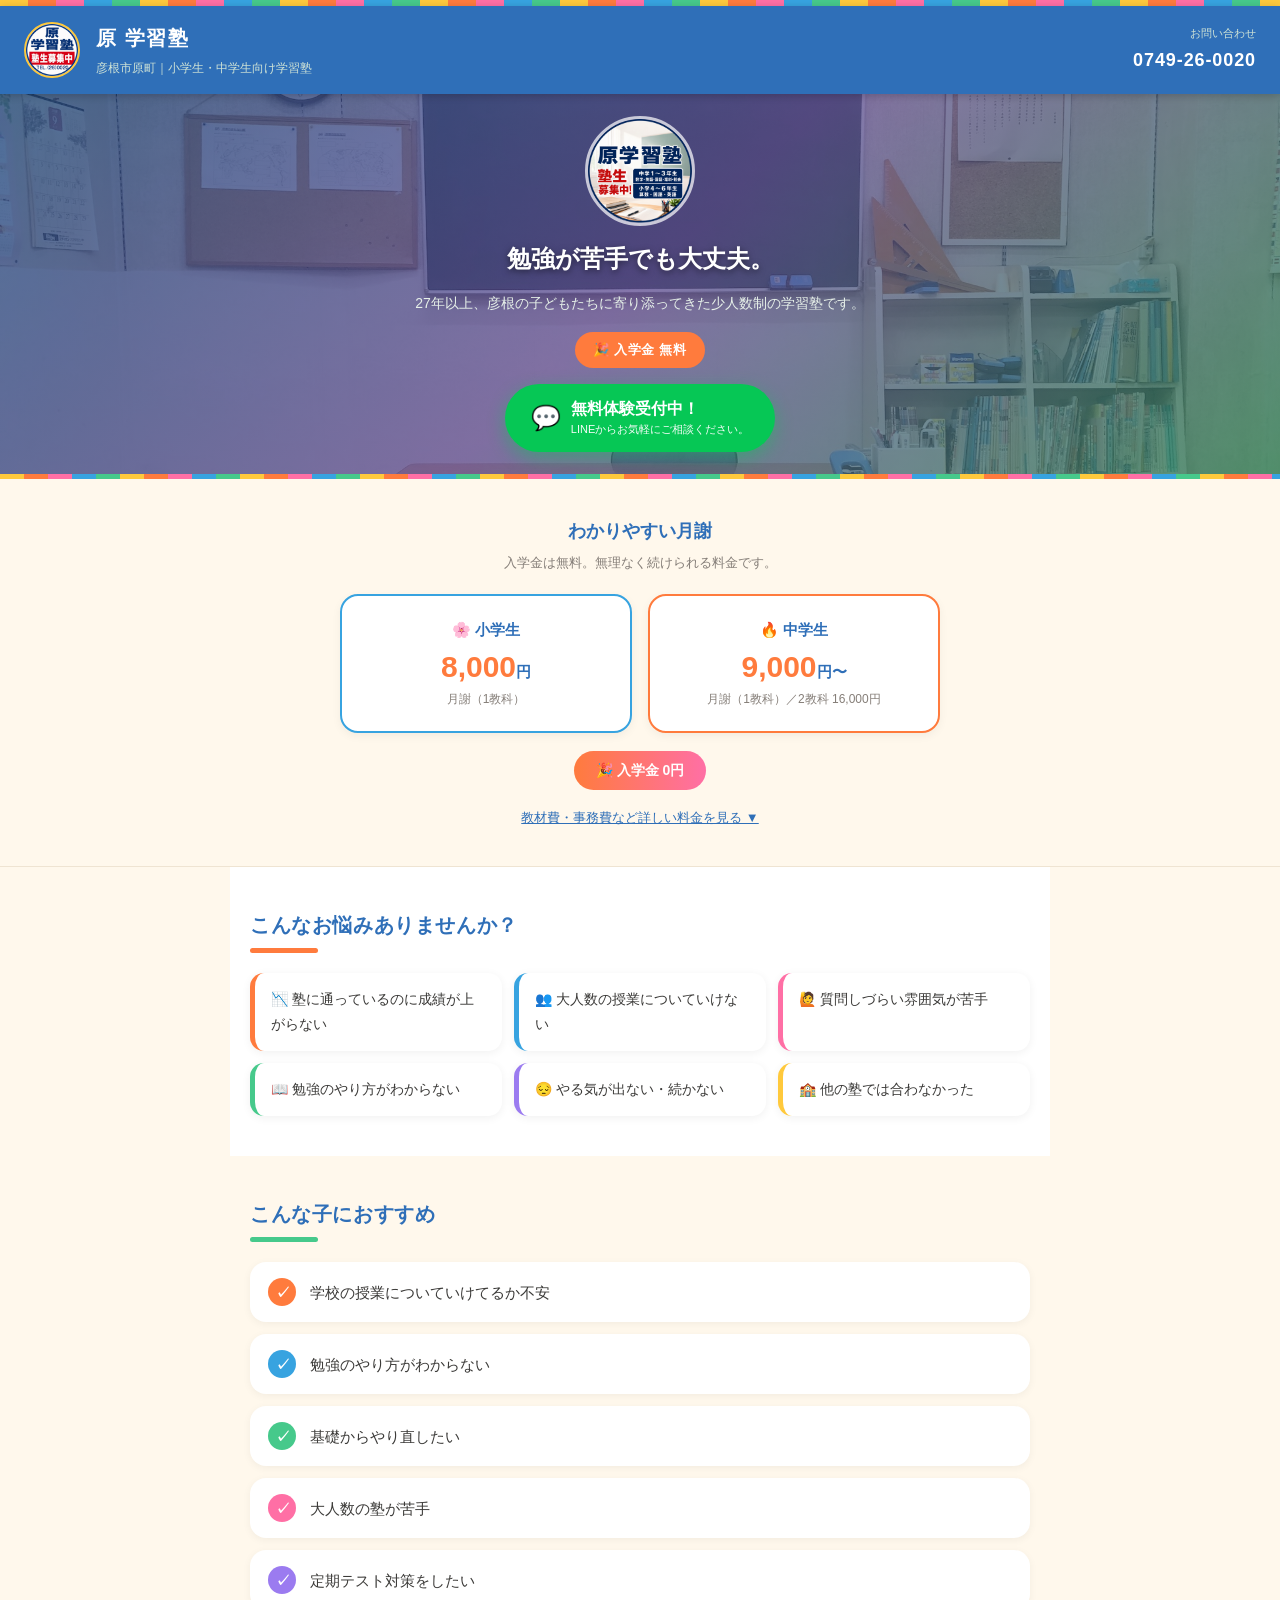
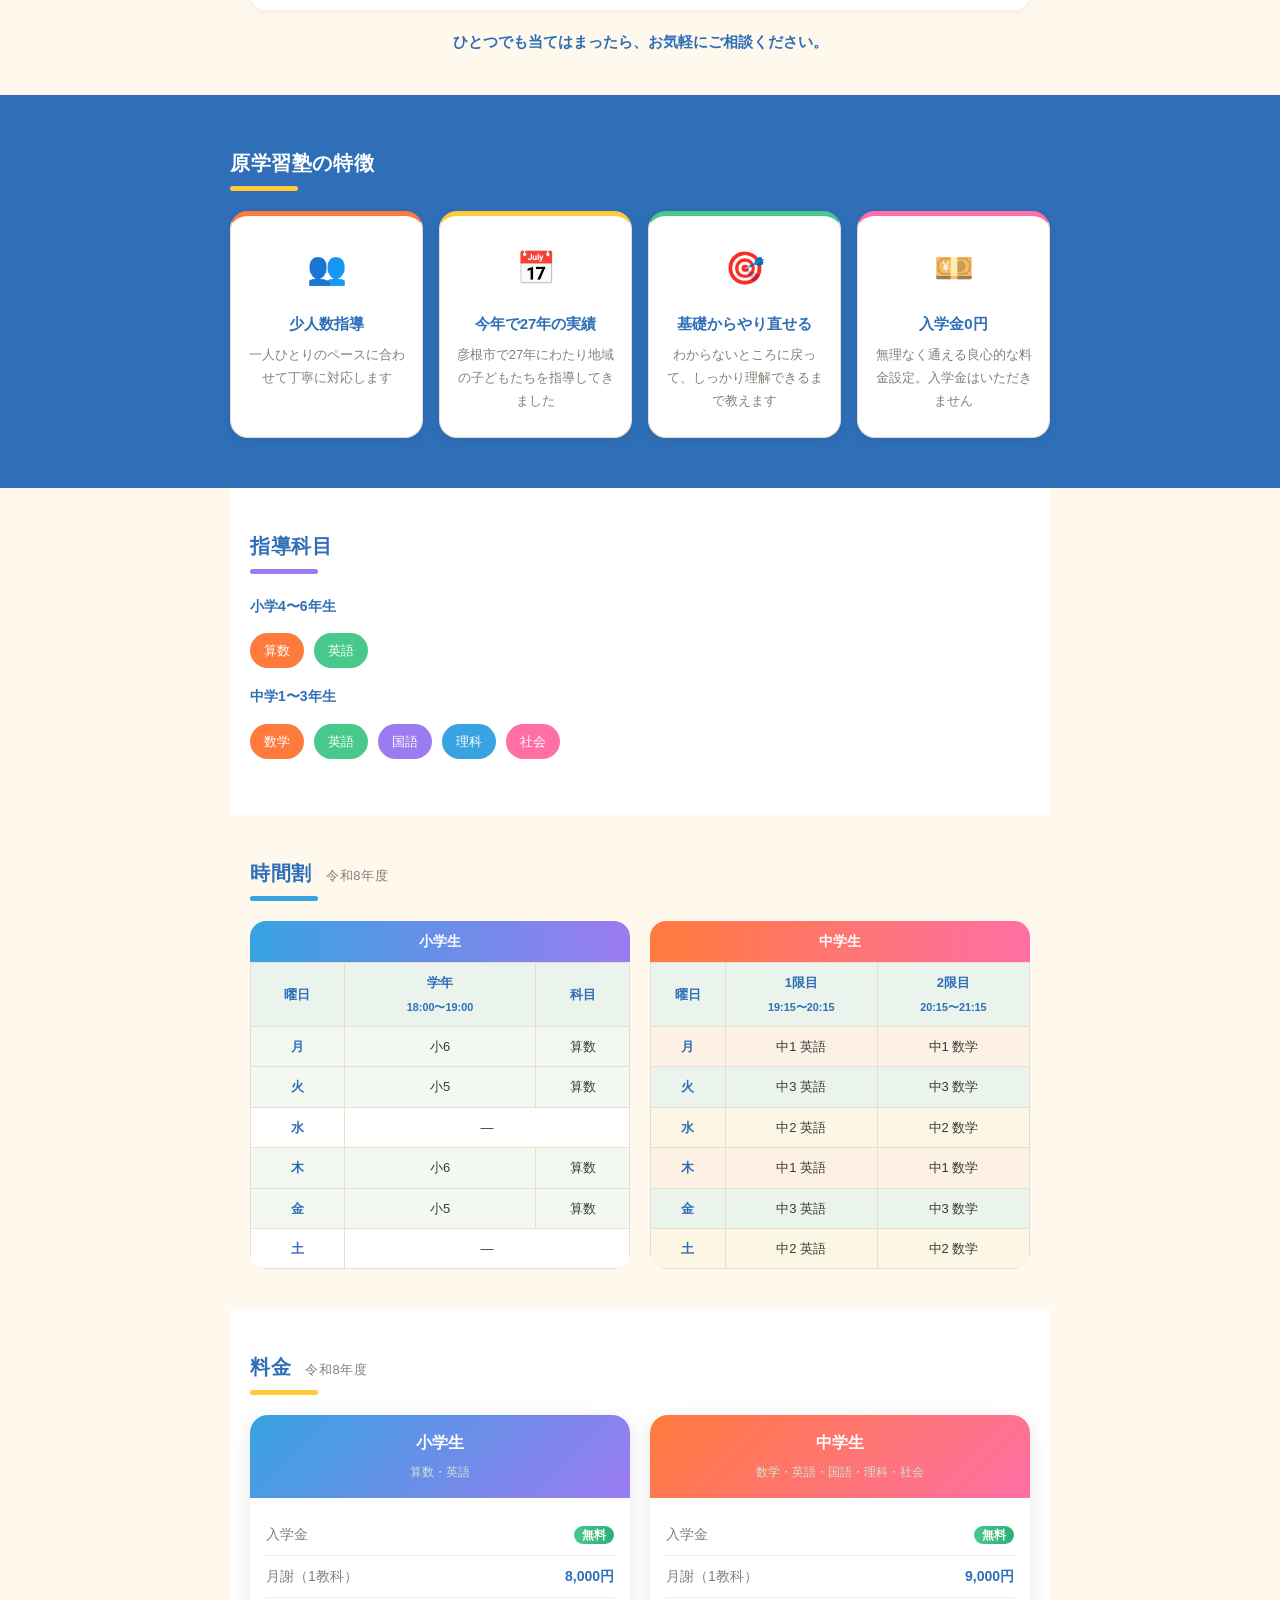
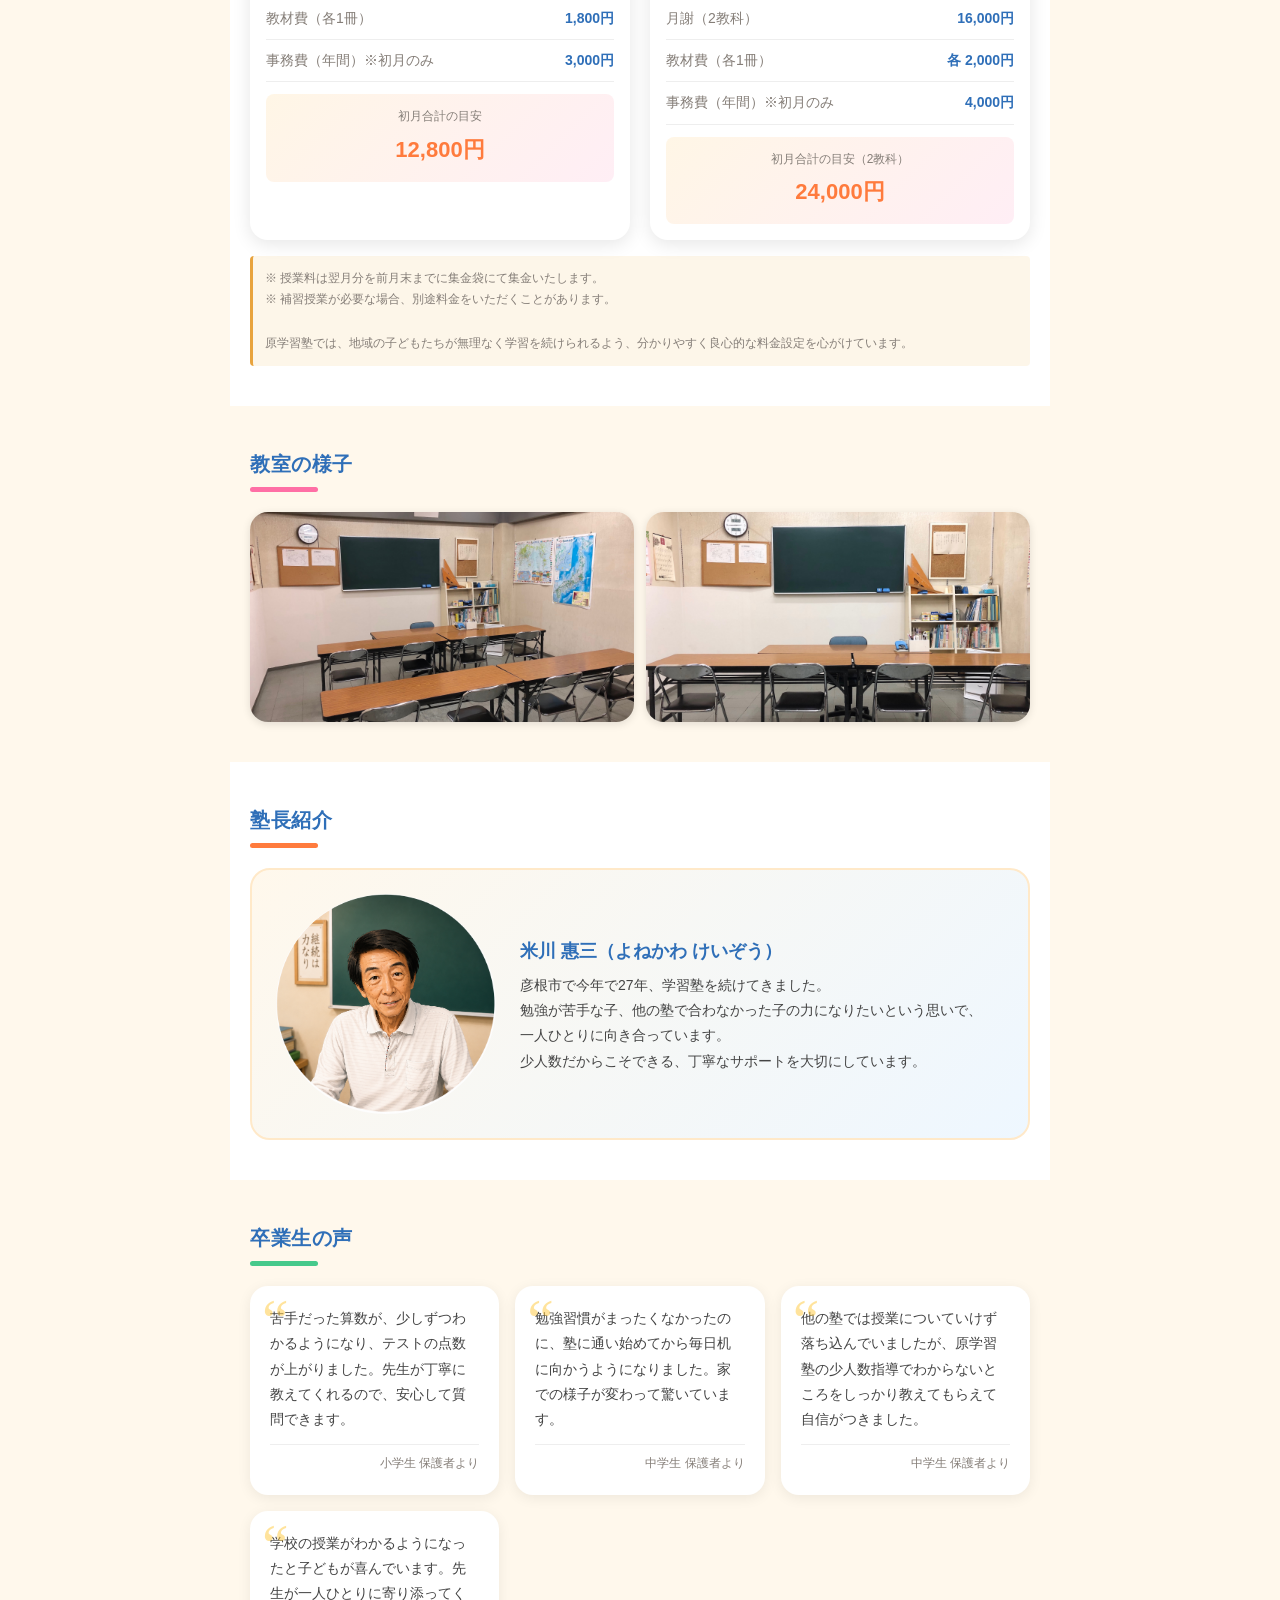
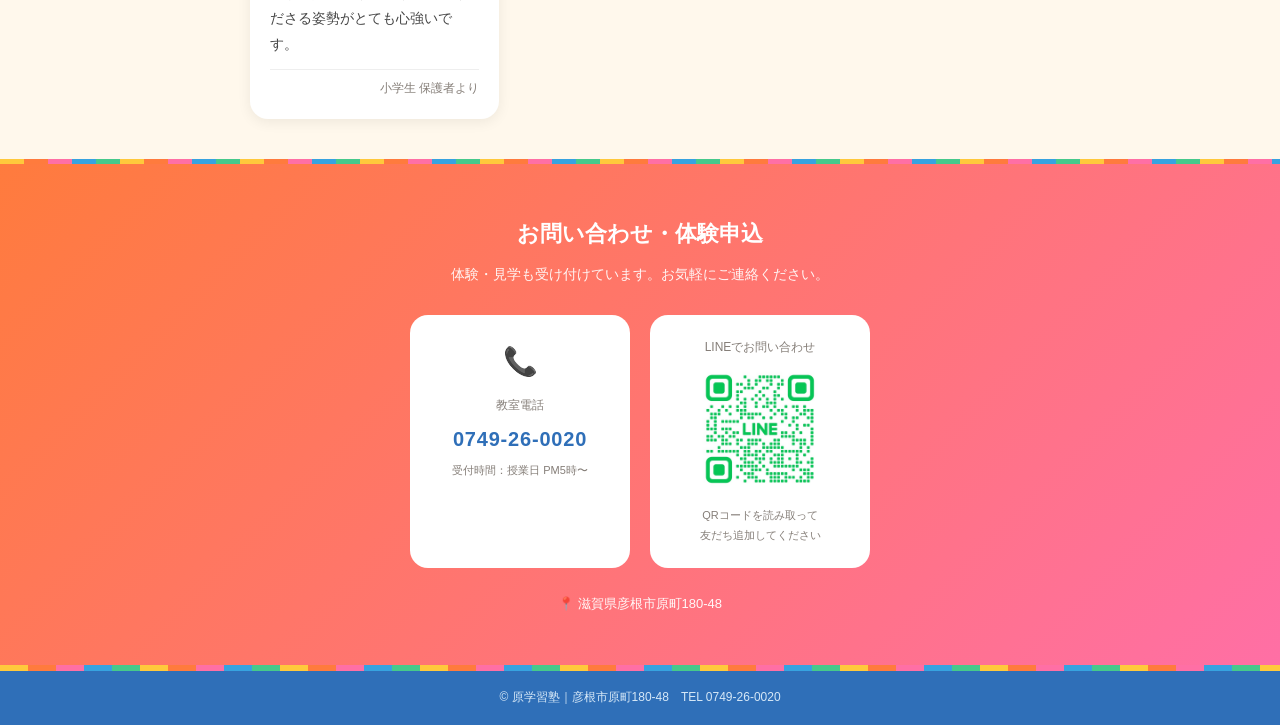
==== index.html @ 06adc6d0 "デザインをポップな配色に変更（カラフルストライプ・色分けカード） Co-Authored-By: Claude Opus 4.8 <noreply@anthropic.com>" ====
<!DOCTYPE html>
<html lang="ja">
<head>
<meta charset="UTF-8">
<meta name="viewport" content="width=device-width, initial-scale=1.0">
<meta name="google-site-verification" content="CB24KaVYRIK8rcZPI6oquEjCfN1Llljz1--uP5qKW3o" />
<title>原学習塾｜彦根市の小中学生向け学習塾（少人数制）</title>
<meta name="description" content="原学習塾は滋賀県彦根市原町にある小学生・中学生向けの少人数制学習塾です。今年で27年、勉強が苦手な子・他の塾で合わなかった子に寄り添い、基礎からの学び直しや定期テスト対策を丁寧に指導します。入学金無料・無料体験受付中。">
<meta name="keywords" content="原学習塾,彦根市,学習塾,塾,小学生,中学生,個別指導,少人数,定期テスト対策,彦根 塾,原町">
<meta name="robots" content="index, follow">
<link rel="canonical" href="https://harajuku-hikone.github.io/">

<!-- 地域情報 -->
<meta name="geo.region" content="JP-25">
<meta name="geo.placename" content="滋賀県彦根市">

<!-- SNSシェア用（OGP） -->
<meta property="og:type" content="website">
<meta property="og:title" content="原学習塾｜彦根市の小中学生向け学習塾（少人数制）">
<meta property="og:description" content="今年で27年、彦根の子どもたちに寄り添ってきた少人数制の学習塾。勉強が苦手でも大丈夫。入学金無料・無料体験受付中。">
<meta property="og:url" content="https://harajuku-hikone.github.io/">
<meta property="og:image" content="https://harajuku-hikone.github.io/写真/IMG_0149.jpg">
<meta property="og:locale" content="ja_JP">
<meta property="og:site_name" content="原学習塾">
<meta name="twitter:card" content="summary_large_image">

<!-- 構造化データ（Google向け 教室情報） -->
<script type="application/ld+json">
{
  "@context": "https://schema.org",
  "@type": "EducationalOrganization",
  "name": "原学習塾",
  "alternateName": "原 学習塾",
  "description": "滋賀県彦根市の小学生・中学生向け少人数制学習塾。今年で27年、勉強が苦手な子に寄り添う指導を行っています。",
  "url": "https://harajuku-hikone.github.io/",
  "telephone": "+81-749-26-0020",
  "image": "https://harajuku-hikone.github.io/写真/IMG_0149.jpg",
  "address": {
    "@type": "PostalAddress",
    "streetAddress": "原町180-48",
    "addressLocality": "彦根市",
    "addressRegion": "滋賀県",
    "addressCountry": "JP"
  },
  "areaServed": "彦根市"
}
</script>
<style>
:root {
  --navy: #2f6fb8;   /* 明るいブルー（メイン濃色） */
  --blue: #37a3e0;   /* スカイブルー */
  --red: #ff7b3d;    /* ポップなオレンジ */
  --light: #fff8ec;  /* やわらかいクリーム */
  --white: #ffffff;
  --text: #3b3a38;
  --muted: #857e78;
  /* ポップアクセント */
  --pop-yellow: #ffc93c;
  --pop-pink: #ff6fa5;
  --pop-green: #46c98b;
  --pop-purple: #9b7bf0;
}
* { box-sizing: border-box; margin: 0; padding: 0; }
body {
  font-family: "Hiragino Maru Gothic ProN", "Hiragino Kaku Gothic ProN", "Noto Sans JP", sans-serif;
  background: var(--light);
  color: var(--text);
  line-height: 1.8;
  -webkit-text-size-adjust: 100%;
}

/* ===== カラフルストライプ ===== */
.stripe {
  height: 6px;
  background: repeating-linear-gradient(
    90deg,
    var(--pop-yellow) 0px, var(--pop-yellow) 28px,
    var(--red) 28px, var(--red) 56px,
    var(--pop-pink) 56px, var(--pop-pink) 84px,
    var(--blue) 84px, var(--blue) 112px,
    var(--pop-green) 112px, var(--pop-green) 140px
  );
}

/* ===== ヘッダー ===== */
header {
  background: var(--navy);
  padding: 14px 24px;
  display: flex;
  align-items: center;
  gap: 16px;
  position: sticky;
  top: 0;
  z-index: 100;
  box-shadow: 0 2px 8px rgba(0,0,0,0.2);
}
header img.header-logo { border-color: var(--pop-yellow) !important; }
header img.header-logo {
  width: 56px;
  height: 56px;
  border-radius: 50%;
  object-fit: cover;
  flex-shrink: 0;
  border: 2px solid rgba(255,255,255,0.3);
}
.header-text h1 {
  color: white;
  font-size: 20px;
  letter-spacing: 0.08em;
}
.header-text p {
  color: #cfe3d6;
  font-size: 12px;
  margin-top: 2px;
}
header .header-tel {
  margin-left: auto;
  text-align: right;
  color: white;
}
header .header-tel span {
  display: block;
  font-size: 11px;
  color: #cfe3d6;
}
header .header-tel a {
  color: white;
  font-size: 18px;
  font-weight: bold;
  text-decoration: none;
  letter-spacing: 0.05em;
  white-space: nowrap;
}

/* ===== ヒーロー ===== */
.hero {
  position: relative;
  height: 380px;
  overflow: hidden;
}
.hero img.hero-bg {
  width: 100%;
  height: 100%;
  object-fit: cover;
  object-position: center 35%;
  filter: brightness(0.45);
}
.hero-overlay {
  position: absolute;
  inset: 0;
  background: linear-gradient(135deg, rgba(47,111,184,0.55) 0%, rgba(155,123,240,0.45) 50%, rgba(70,201,139,0.5) 100%);
}
.hero-content {
  position: absolute;
  inset: 0;
  display: flex;
  align-items: center;
  justify-content: center;
  flex-direction: column;
  text-align: center;
  padding: 24px;
  gap: 16px;
}
.hero-content img.hero-logo {
  width: 110px;
  height: 110px;
  border-radius: 50%;
  border: 3px solid rgba(255,255,255,0.7);
  object-fit: cover;
}
.hero-content h2 {
  color: white;
  font-size: 24px;
  text-shadow: 0 2px 6px rgba(0,0,0,0.5);
  line-height: 1.4;
}
.hero-content p {
  color: #e6f0e9;
  font-size: 14px;
}
.hero-badge {
  background: var(--red);
  color: white;
  font-size: 13px;
  font-weight: bold;
  padding: 6px 18px;
  border-radius: 30px;
  letter-spacing: 0.05em;
}
.hero-cta {
  display: inline-flex;
  align-items: center;
  gap: 10px;
  background: #06C755;
  color: white;
  font-size: 16px;
  font-weight: bold;
  padding: 14px 26px;
  border-radius: 40px;
  text-decoration: none;
  line-height: 1.4;
  box-shadow: 0 6px 18px rgba(6,199,85,0.45);
  transition: transform 0.2s, box-shadow 0.2s;
  text-align: left;
}
.hero-cta:hover {
  transform: translateY(-2px);
  box-shadow: 0 8px 22px rgba(6,199,85,0.55);
}
.hero-cta .hero-cta-icon { font-size: 24px; }
.hero-cta .hero-cta-sub {
  display: block;
  font-size: 11px;
  font-weight: normal;
  opacity: 0.95;
  margin-top: 2px;
}

/* ===== セクション共通 ===== */
section {
  max-width: 820px;
  margin: 0 auto;
  padding: 40px 20px;
}
.section-title {
  font-size: 20px;
  color: var(--navy);
  border-left: 5px solid var(--blue);
  padding-left: 14px;
  margin-bottom: 20px;
  letter-spacing: 0.03em;
}
.section-title span {
  font-size: 13px;
  color: var(--muted);
  margin-left: 8px;
  font-weight: normal;
}

/* ===== 悩みセクション ===== */
.worry-section {
  background: white;
}
.worry-grid {
  display: grid;
  grid-template-columns: repeat(auto-fit, minmax(220px, 1fr));
  gap: 12px;
}
.worry-item {
  background: var(--light);
  border-left: 4px solid var(--blue);
  padding: 14px 16px;
  border-radius: 14px;
  font-size: 14px;
}

/* ===== こんな子におすすめ ===== */
.recommend-section { background: var(--light); }
.recommend-list {
  display: flex;
  flex-direction: column;
  gap: 12px;
}
.recommend-item {
  display: flex;
  align-items: center;
  gap: 14px;
  background: white;
  border-radius: 10px;
  padding: 16px 18px;
  font-size: 15px;
  box-shadow: 0 2px 8px rgba(0,0,0,0.05);
}
.recommend-item .check {
  flex-shrink: 0;
  width: 28px;
  height: 28px;
  border-radius: 50%;
  background: var(--blue);
  color: white;
  display: flex;
  align-items: center;
  justify-content: center;
  font-size: 15px;
  font-weight: bold;
}
.recommend-note {
  margin-top: 18px;
  text-align: center;
  font-size: 15px;
  font-weight: bold;
  color: var(--navy);
}

/* ===== 月謝ハイライト ===== */
.fee-highlight {
  background: var(--light);
  color: var(--text);
  padding: 36px 20px;
  text-align: center;
  border-bottom: 1px solid #efe4d2;
}
.fee-highlight .fee-title { color: var(--navy); }
.fee-highlight .fee-lead { color: var(--muted) !important; }
.fee-card {
  border: 2px solid #ecdfc9;
  box-shadow: 0 3px 10px rgba(0,0,0,0.05);
}
.fee-highlight .fee-link { color: var(--navy) !important; }
.fee-highlight .fee-title {
  font-size: 18px;
  font-weight: bold;
  margin-bottom: 4px;
}
.fee-highlight .fee-lead {
  font-size: 13px;
  color: #cfe3d6;
  margin-bottom: 20px;
}
.fee-cards {
  display: flex;
  gap: 16px;
  justify-content: center;
  flex-wrap: wrap;
  max-width: 600px;
  margin: 0 auto;
}
.fee-card {
  background: white;
  color: var(--navy);
  border-radius: 14px;
  padding: 20px 28px;
  min-width: 200px;
  flex: 1;
}
.fee-card .fee-grade { font-size: 15px; font-weight: bold; margin-bottom: 6px; }
.fee-card .fee-amount {
  font-size: 30px;
  font-weight: bold;
  color: var(--red);
  line-height: 1.2;
}
.fee-card .fee-amount small { font-size: 15px; color: var(--navy); font-weight: bold; }
.fee-card .fee-unit { font-size: 12px; color: var(--muted); margin-top: 4px; }
.fee-highlight .fee-free {
  display: inline-block;
  margin-top: 18px;
  background: var(--red);
  color: white;
  font-size: 14px;
  font-weight: bold;
  padding: 7px 22px;
  border-radius: 30px;
}
.fee-highlight .fee-link {
  display: block;
  margin-top: 16px;
  color: #cfe3d6;
  font-size: 13px;
  text-decoration: underline;
}

/* ===== 特徴セクション ===== */
.features-section {
  background: var(--navy);
  color: white;
  max-width: 100%;
  padding: 50px 20px;
}
.features-inner {
  max-width: 820px;
  margin: 0 auto;
}
.features-inner .section-title {
  color: white;
  border-color: var(--red);
}
.features-grid {
  display: grid;
  grid-template-columns: repeat(auto-fit, minmax(180px, 1fr));
  gap: 16px;
  margin-top: 20px;
}
.feature-card {
  background: var(--white);
  border: 1px solid #e7ddcb;
  border-radius: 12px;
  padding: 24px 16px;
  text-align: center;
  box-shadow: 0 3px 12px rgba(0,0,0,0.08);
}
.feature-card .icon { font-size: 32px; margin-bottom: 12px; }
.feature-card strong { display: block; font-size: 15px; margin-bottom: 6px; color: var(--navy); }
.feature-card p { font-size: 13px; color: var(--muted); }

/* ===== 科目セクション ===== */
.subjects-section { background: white; }
.subject-tags {
  display: flex;
  flex-wrap: wrap;
  gap: 10px;
  margin-top: 8px;
}
.subject-tags .label {
  font-weight: bold;
  color: var(--navy);
  font-size: 14px;
  margin-bottom: 6px;
}
.tag {
  background: var(--navy);
  color: white;
  padding: 6px 14px;
  border-radius: 20px;
  font-size: 13px;
}
.tag.red { background: var(--red); }
.subject-row { margin-bottom: 16px; }

/* ===== 時間割セクション ===== */
.schedule-section { background: var(--light); }
.schedule-tables {
  display: grid;
  grid-template-columns: 1fr 1fr;
  gap: 20px;
}
@media (max-width: 600px) { .schedule-tables { grid-template-columns: 1fr; } }
.schedule-table-wrap h3 {
  background: var(--navy);
  color: white;
  text-align: center;
  padding: 8px;
  border-radius: 8px 8px 0 0;
  font-size: 14px;
}
table.schedule {
  width: 100%;
  border-collapse: collapse;
  background: white;
  border-radius: 0 0 8px 8px;
  overflow: hidden;
  font-size: 13px;
}
table.schedule th, table.schedule td {
  border: 1px solid #e8ded0;
  padding: 8px 6px;
  text-align: center;
}
table.schedule th { background: #eaf3ec; color: var(--navy); font-weight: bold; }
table.schedule td.day { font-weight: bold; color: var(--navy); }
table.schedule tr.mid1 td { background: #fdf1e6; }
table.schedule tr.mid2 td { background: #fbf7e4; }
table.schedule tr.mid3 td { background: #eaf3ec; }
table.schedule tr.elem td { background: #f3f9f0; }

/* ===== 料金セクション ===== */
.pricing-section { background: white; }
.pricing-grid {
  display: grid;
  grid-template-columns: 1fr 1fr;
  gap: 20px;
}
@media (max-width: 600px) { .pricing-grid { grid-template-columns: 1fr; } }
.pricing-card {
  border: 2px solid var(--navy);
  border-radius: 12px;
  overflow: hidden;
}
.pricing-card-header {
  background: var(--navy);
  color: white;
  text-align: center;
  padding: 14px;
}
.pricing-card-header h3 { font-size: 16px; }
.pricing-card-header .subjects { font-size: 12px; color: #cfe3d6; margin-top: 4px; }
.pricing-card-body { padding: 16px; }
.pricing-row {
  display: flex;
  justify-content: space-between;
  align-items: center;
  padding: 8px 0;
  border-bottom: 1px solid #eee;
  font-size: 14px;
}
.pricing-row:last-child { border-bottom: none; }
.pricing-row .label { color: var(--muted); }
.pricing-row .amount { font-weight: bold; color: var(--navy); }
.pricing-total {
  background: var(--light);
  border-radius: 8px;
  padding: 12px;
  text-align: center;
  margin-top: 12px;
}
.pricing-total .total-label { font-size: 12px; color: var(--muted); }
.pricing-total .total-amount { font-size: 22px; font-weight: bold; color: var(--red); margin-top: 2px; }
.pricing-note {
  font-size: 12px;
  color: var(--muted);
  margin-top: 16px;
  padding: 12px;
  background: #fdf6e9;
  border-left: 3px solid #e8a33d;
  border-radius: 4px;
}
.free-badge {
  background: #e8f5e9;
  color: #2e7d32;
  font-size: 12px;
  font-weight: bold;
  padding: 2px 8px;
  border-radius: 10px;
}

/* ===== 教室セクション ===== */
.classroom-section { background: var(--light); }
.gallery {
  display: grid;
  grid-template-columns: 1fr 1fr;
  gap: 12px;
  margin-top: 4px;
}
.gallery img {
  width: 100%;
  border-radius: 10px;
  object-fit: cover;
  height: 210px;
  box-shadow: 0 2px 8px rgba(0,0,0,0.12);
}

/* ===== 講師セクション ===== */
.teacher-section { background: white; }
.teacher-card {
  display: flex;
  align-items: center;
  gap: 24px;
  background: var(--light);
  border-radius: 12px;
  padding: 24px;
}
.teacher-logo {
  width: 220px;
  height: 220px;
  border-radius: 50%;
  object-fit: contain;
  flex-shrink: 0;
}
.teacher-info h3 { font-size: 18px; color: var(--navy); margin-bottom: 6px; }
.teacher-info p { font-size: 14px; color: #444; }
@media (max-width: 500px) { .teacher-card { flex-direction: column; text-align: center; } }

/* ===== 卒業生の声セクション ===== */
.voice-section { background: var(--light); }
.voice-grid {
  display: grid;
  grid-template-columns: repeat(auto-fit, minmax(220px, 1fr));
  gap: 16px;
}
.voice-card {
  background: white;
  border-radius: 12px;
  padding: 20px;
  box-shadow: 0 2px 12px rgba(0,0,0,0.07);
  position: relative;
}
.voice-card::before {
  content: "\201C";
  font-size: 60px;
  color: var(--blue);
  opacity: 0.15;
  position: absolute;
  top: 4px;
  left: 12px;
  line-height: 1;
  font-family: Georgia, serif;
}
.voice-card p {
  font-size: 14px;
  color: #444;
  line-height: 1.8;
  margin-bottom: 12px;
}
.voice-card .voice-from {
  font-size: 12px;
  color: var(--muted);
  text-align: right;
  border-top: 1px solid #eee;
  padding-top: 8px;
}

/* ===== CTAセクション ===== */
.cta-section {
  background: linear-gradient(135deg, var(--navy) 0%, #6aa37f 100%);
  padding: 50px 20px;
  text-align: center;
}
.cta-section h2 { color: white; font-size: 22px; margin-bottom: 8px; }
.cta-section .cta-sub { color: #cfe3d6; font-size: 14px; margin-bottom: 28px; }
.cta-cards {
  display: flex;
  gap: 20px;
  justify-content: center;
  flex-wrap: wrap;
  max-width: 620px;
  margin: 0 auto;
}
.cta-card {
  background: white;
  border-radius: 14px;
  padding: 22px 28px;
  min-width: 220px;
  text-align: center;
}
.cta-card .cta-icon { font-size: 28px; margin-bottom: 8px; }
.cta-card .cta-label { font-size: 12px; color: var(--muted); margin-bottom: 4px; }
.cta-card a {
  display: block;
  font-size: 20px;
  font-weight: bold;
  color: var(--navy);
  text-decoration: none;
  letter-spacing: 0.04em;
}
.cta-card a:hover { color: var(--red); }
.cta-card .cta-note { font-size: 11px; color: var(--muted); margin-top: 4px; }
.cta-address {
  color: #e6f0e9;
  font-size: 13px;
  margin-top: 24px;
}

/* ===== フッター ===== */
footer {
  background: var(--navy);
  color: #d6e8f7;
  text-align: center;
  padding: 16px;
  font-size: 12px;
}

/* ===== 区切り ===== */
.divider {
  height: 5px;
  background: repeating-linear-gradient(
    90deg,
    var(--pop-yellow) 0px, var(--pop-yellow) 24px,
    var(--red) 24px, var(--red) 48px,
    var(--pop-pink) 48px, var(--pop-pink) 72px,
    var(--blue) 72px, var(--blue) 96px,
    var(--pop-green) 96px, var(--pop-green) 120px
  );
}

/* ===== アットホームな質感の調整 ===== */
.section-title { border-left-width: 6px; border-radius: 2px; }
.feature-card { border-radius: 18px; }
.pricing-card { border-radius: 18px; border-width: 2px; }
.voice-card { border-radius: 18px; }
.recommend-item { border-radius: 16px; }
.fee-card { border-radius: 18px; }
.gallery img { border-radius: 18px; }
.box { border-radius: 14px; }
table.schedule { border-radius: 0 0 16px 16px; }
.schedule-table-wrap h3 { border-radius: 16px 16px 0 0; }
.teacher-card { border-radius: 20px; }
.cta-card { border-radius: 18px; }
.mobile-bar a.mb-tel { background: var(--red); }

/* ===== ポップ調整 ===== */
/* セクション見出し：色分け＋丸みのある下線 */
.section-title {
  border-left: none;
  padding-left: 0;
  position: relative;
  padding-bottom: 10px;
}
.section-title::after {
  content: "";
  position: absolute;
  left: 0; bottom: 0;
  width: 68px; height: 5px;
  border-radius: 5px;
  background: var(--red);
}
.recommend-section .section-title::after { background: var(--pop-green); }
.subjects-section .section-title::after { background: var(--pop-purple); }
.schedule-section .section-title::after { background: var(--blue); }
.pricing-section .section-title::after { background: var(--pop-yellow); }
.classroom-section .section-title::after { background: var(--pop-pink); }
.teacher-section .section-title::after { background: var(--red); }
.voice-section .section-title::after { background: var(--pop-green); }
.features-inner .section-title::after { background: var(--pop-yellow); }

/* お悩みカード：色をローテーション */
.worry-item { border-left-width: 5px; background: var(--white); box-shadow: 0 2px 10px rgba(0,0,0,0.06); }
.worry-item:nth-child(1) { border-left-color: var(--red); }
.worry-item:nth-child(2) { border-left-color: var(--blue); }
.worry-item:nth-child(3) { border-left-color: var(--pop-pink); }
.worry-item:nth-child(4) { border-left-color: var(--pop-green); }
.worry-item:nth-child(5) { border-left-color: var(--pop-purple); }
.worry-item:nth-child(6) { border-left-color: var(--pop-yellow); }

/* おすすめリスト：チェック丸を色分け */
.recommend-item:nth-child(1) .check { background: var(--red); }
.recommend-item:nth-child(2) .check { background: var(--blue); }
.recommend-item:nth-child(3) .check { background: var(--pop-green); }
.recommend-item:nth-child(4) .check { background: var(--pop-pink); }
.recommend-item:nth-child(5) .check { background: var(--pop-purple); }

/* 特徴カード：上部に色ライン */
.feature-card { border-top: 5px solid var(--red); transition: transform 0.2s; }
.feature-card:hover { transform: translateY(-4px); }
.feature-card:nth-child(2) { border-top-color: var(--pop-yellow); }
.feature-card:nth-child(3) { border-top-color: var(--pop-green); }
.feature-card:nth-child(4) { border-top-color: var(--pop-pink); }

/* 科目タグ：カラフルに */
.tag { background: var(--blue); }
.subject-tags .tag:nth-child(1) { background: var(--red); }
.subject-tags .tag:nth-child(2) { background: var(--pop-green); }
.subject-tags .tag:nth-child(3) { background: var(--pop-purple); }
.subject-tags .tag:nth-child(4) { background: var(--blue); }
.subject-tags .tag:nth-child(5) { background: var(--pop-pink); }
.tag.red { background: var(--red); }

/* 時間割：グラデーション見出し */
.schedule-table-wrap:nth-child(1) h3 {
  background: linear-gradient(90deg, var(--blue), var(--pop-purple));
}
.schedule-table-wrap:nth-child(2) h3 {
  background: linear-gradient(90deg, var(--red), var(--pop-pink));
}

/* 料金カード：グラデーションヘッダー */
.pricing-card { border: none; box-shadow: 0 4px 18px rgba(0,0,0,0.1); }
.pricing-card:nth-child(1) .pricing-card-header {
  background: linear-gradient(135deg, var(--blue), var(--pop-purple));
}
.pricing-card:nth-child(2) .pricing-card-header {
  background: linear-gradient(135deg, var(--red), var(--pop-pink));
}
.pricing-total { background: linear-gradient(135deg, #fff6e6, #ffeef5); }
.free-badge { background: linear-gradient(90deg, var(--pop-green), #2fae74); color: white; }

/* 月謝ハイライト */
.fee-card:nth-child(1) { border-color: var(--blue); }
.fee-card:nth-child(2) { border-color: var(--red); }
.fee-highlight .fee-free { background: linear-gradient(90deg, var(--red), var(--pop-pink)); }

/* 卒業生の声 */
.voice-card { box-shadow: 0 3px 14px rgba(0,0,0,0.07); }
.voice-card::before { color: var(--pop-yellow); opacity: 0.5; }

/* 塾長カード */
.teacher-card { background: linear-gradient(135deg, #fff8ec, #eef7ff); border: 2px solid #ffe9c9; }
.teacher-logo { border-color: var(--pop-yellow) !important; }

/* CTA */
.cta-section { background: linear-gradient(135deg, var(--red) 0%, var(--pop-pink) 100%); }
.cta-section .cta-sub { color: rgba(255,255,255,0.92) !important; }
.cta-address { color: rgba(255,255,255,0.95) !important; }

/* トップへ戻るボタン */
.to-top { background: var(--red); }

/* ===== スクロール表示アニメーション ===== */
.reveal {
  opacity: 0;
  transform: translateY(24px);
  transition: opacity 0.7s ease, transform 0.7s ease;
}
.reveal.is-visible {
  opacity: 1;
  transform: translateY(0);
}
@media (prefers-reduced-motion: reduce) {
  .reveal { opacity: 1; transform: none; transition: none; }
}

/* ===== ヘッダー スクロール時 ===== */
header.shrink { padding-top: 8px; padding-bottom: 8px; }
header.shrink img.header-logo { width: 44px; height: 44px; }

/* ===== トップへ戻るボタン ===== */
.to-top {
  position: fixed;
  right: 18px;
  bottom: 24px;
  width: 46px;
  height: 46px;
  border-radius: 50%;
  background: var(--navy);
  color: white;
  border: none;
  font-size: 20px;
  cursor: pointer;
  display: flex;
  align-items: center;
  justify-content: center;
  box-shadow: 0 4px 14px rgba(0,0,0,0.3);
  opacity: 0;
  visibility: hidden;
  transition: opacity 0.3s, visibility 0.3s;
  z-index: 150;
}
.to-top.show { opacity: 0.92; visibility: visible; }
@media (max-width: 600px) {
  .to-top { bottom: 84px; right: 14px; width: 42px; height: 42px; }
}

/* ===== スマホ固定アクションバー ===== */
.mobile-bar { display: none; }
.mobile-bar a {
  display: flex;
  flex-direction: column;
  align-items: center;
  justify-content: center;
  gap: 2px;
  flex: 1;
  padding: 9px 0;
  text-decoration: none;
  color: white;
  font-size: 13px;
  font-weight: bold;
  line-height: 1.3;
}
.mobile-bar a .mb-icon { font-size: 19px; }
.mobile-bar a.mb-tel { background: var(--red); }
.mobile-bar a.mb-line { background: #06C755; }

/* ===== スマホ最適化 ===== */
@media (max-width: 600px) {
  body { line-height: 1.85; }

  /* ヘッダー */
  header { padding: 10px 14px; gap: 10px; }
  header img.header-logo { width: 46px; height: 46px; }
  .header-text h1 { font-size: 17px; letter-spacing: 0.04em; }
  .header-text p { font-size: 10.5px; line-height: 1.4; }
  header .header-tel span { font-size: 9px; }
  header .header-tel a { font-size: 15px; }

  /* ヒーロー */
  .hero { height: auto; min-height: 320px; }
  .hero img.hero-bg { position: absolute; inset: 0; }
  .hero-content { position: relative; padding: 28px 18px; gap: 14px; }
  .hero-content img.hero-logo { width: 90px; height: 90px; }
  .hero-content h2 { font-size: 20px; line-height: 1.5; }
  .hero-content p { font-size: 13px; }

  /* セクション全般 */
  section, .features-inner, .cta-section { padding-left: 16px; padding-right: 16px; }
  section { padding-top: 32px; padding-bottom: 32px; }
  .section-title { font-size: 18px; }
  .features-section { padding: 36px 16px; }

  /* 本文の読みやすさ */
  .box, .worry-item, .pricing-row, .teacher-info p, .voice-card p { font-size: 15px; }

  /* 時間割: 余白を詰める */
  table.schedule th, table.schedule td { padding: 9px 4px; font-size: 13px; }

  /* 講師カード: 写真をやや小さく */
  .teacher-logo { width: 150px; height: 150px; }
  .teacher-info p { text-align: left; }

  /* フッターが固定バーに隠れないよう余白 */
  footer { padding-bottom: 80px; }

  /* 固定アクションバー表示 */
  .mobile-bar {
    display: flex;
    position: fixed;
    bottom: 0; left: 0; right: 0;
    z-index: 200;
    box-shadow: 0 -2px 12px rgba(0,0,0,0.25);
    padding-bottom: env(safe-area-inset-bottom);
  }
}
</style>
</head>
<body>

<div class="stripe"></div>

<!-- ヘッダー -->
<header>
  <img class="header-logo" src="ロゴ/A4679C2D-61CD-4B9D-8ED3-A11739E8C9B1.jpeg" alt="原学習塾ロゴ">
  <div class="header-text">
    <h1>原 学習塾</h1>
    <p>彦根市原町｜小学生・中学生向け学習塾</p>
  </div>
  <div class="header-tel">
    <span>お問い合わせ</span>
    <a href="tel:0749260020">0749-26-0020</a>
  </div>
</header>

<!-- ヒーロー -->
<div class="hero">
  <img class="hero-bg" src="写真/IMG_0149.jpg" alt="原学習塾 教室">
  <div class="hero-overlay"></div>
  <div class="hero-content">
    <img class="hero-logo" src="ロゴ/A4158F92-82E0-489A-B1D9-6F8E504745FA.jpeg" alt="原学習塾">
    <h2>勉強が苦手でも大丈夫。</h2>
    <p>27年以上、彦根の子どもたちに寄り添ってきた少人数制の学習塾です。</p>
    <div class="hero-badge">🎉 入学金 無料</div>
    <a class="hero-cta" href="#contact">
      <span class="hero-cta-icon">💬</span>
      <span>無料体験受付中！
        <span class="hero-cta-sub">LINEからお気軽にご相談ください。</span>
      </span>
    </a>
  </div>
</div>
<div class="divider"></div>

<!-- 月謝ハイライト -->
<div class="fee-highlight">
  <div class="fee-title">わかりやすい月謝</div>
  <div class="fee-lead">入学金は無料。無理なく続けられる料金です。</div>
  <div class="fee-cards">
    <div class="fee-card">
      <div class="fee-grade">🌸 小学生</div>
      <div class="fee-amount">8,000<small>円</small></div>
      <div class="fee-unit">月謝（1教科）</div>
    </div>
    <div class="fee-card">
      <div class="fee-grade">🔥 中学生</div>
      <div class="fee-amount">9,000<small>円〜</small></div>
      <div class="fee-unit">月謝（1教科）／2教科 16,000円</div>
    </div>
  </div>
  <span class="fee-free">🎉 入学金 0円</span>
  <a class="fee-link" href="#pricing">教材費・事務費など詳しい料金を見る ▼</a>
</div>

<!-- お悩み -->
<section class="worry-section">
  <h2 class="section-title">こんなお悩みありませんか？</h2>
  <div class="worry-grid">
    <div class="worry-item">📉 塾に通っているのに成績が上がらない</div>
    <div class="worry-item">👥 大人数の授業についていけない</div>
    <div class="worry-item">🙋 質問しづらい雰囲気が苦手</div>
    <div class="worry-item">📖 勉強のやり方がわからない</div>
    <div class="worry-item">😔 やる気が出ない・続かない</div>
    <div class="worry-item">🏫 他の塾では合わなかった</div>
  </div>
</section>

<!-- こんな子におすすめ -->
<section class="recommend-section">
  <h2 class="section-title">こんな子におすすめ</h2>
  <div class="recommend-list">
    <div class="recommend-item"><span class="check">✓</span>学校の授業についていけてるか不安</div>
    <div class="recommend-item"><span class="check">✓</span>勉強のやり方がわからない</div>
    <div class="recommend-item"><span class="check">✓</span>基礎からやり直したい</div>
    <div class="recommend-item"><span class="check">✓</span>大人数の塾が苦手</div>
    <div class="recommend-item"><span class="check">✓</span>定期テスト対策をしたい</div>
  </div>
  <p class="recommend-note">ひとつでも当てはまったら、お気軽にご相談ください。</p>
</section>

<!-- 特徴 -->
<div class="features-section">
  <div class="features-inner">
    <h2 class="section-title">原学習塾の特徴</h2>
    <div class="features-grid">
      <div class="feature-card">
        <div class="icon">👥</div>
        <strong>少人数指導</strong>
        <p>一人ひとりのペースに合わせて丁寧に対応します</p>
      </div>
      <div class="feature-card">
        <div class="icon">📅</div>
        <strong>今年で27年の実績</strong>
        <p>彦根市で27年にわたり地域の子どもたちを指導してきました</p>
      </div>
      <div class="feature-card">
        <div class="icon">🎯</div>
        <strong>基礎からやり直せる</strong>
        <p>わからないところに戻って、しっかり理解できるまで教えます</p>
      </div>
      <div class="feature-card">
        <div class="icon">💴</div>
        <strong>入学金0円</strong>
        <p>無理なく通える良心的な料金設定。入学金はいただきません</p>
      </div>
    </div>
  </div>
</div>

<!-- 科目 -->
<section class="subjects-section">
  <h2 class="section-title">指導科目</h2>
  <div class="subject-row">
    <div class="subject-tags">
      <div class="label">小学4〜6年生</div>
    </div>
    <div class="subject-tags">
      <span class="tag">算数</span>
      <span class="tag">英語</span>
    </div>
  </div>
  <div class="subject-row">
    <div class="subject-tags">
      <div class="label">中学1〜3年生</div>
    </div>
    <div class="subject-tags">
      <span class="tag red">数学</span>
      <span class="tag red">英語</span>
      <span class="tag red">国語</span>
      <span class="tag red">理科</span>
      <span class="tag red">社会</span>
    </div>
  </div>
</section>

<!-- 時間割 -->
<section class="schedule-section">
  <h2 class="section-title">時間割 <span>令和8年度</span></h2>
  <div class="schedule-tables">
    <div class="schedule-table-wrap">
      <h3>小学生</h3>
      <table class="schedule">
        <thead><tr><th>曜日</th><th>学年<br><small>18:00〜19:00</small></th><th>科目</th></tr></thead>
        <tbody>
          <tr class="elem"><td class="day">月</td><td>小6</td><td>算数</td></tr>
          <tr class="elem"><td class="day">火</td><td>小5</td><td>算数</td></tr>
          <tr><td class="day">水</td><td colspan="2">—</td></tr>
          <tr class="elem"><td class="day">木</td><td>小6</td><td>算数</td></tr>
          <tr class="elem"><td class="day">金</td><td>小5</td><td>算数</td></tr>
          <tr><td class="day">土</td><td colspan="2">—</td></tr>
        </tbody>
      </table>
    </div>
    <div class="schedule-table-wrap">
      <h3>中学生</h3>
      <table class="schedule">
        <thead><tr><th>曜日</th><th>1限目<br><small>19:15〜20:15</small></th><th>2限目<br><small>20:15〜21:15</small></th></tr></thead>
        <tbody>
          <tr class="mid1"><td class="day">月</td><td>中1 英語</td><td>中1 数学</td></tr>
          <tr class="mid3"><td class="day">火</td><td>中3 英語</td><td>中3 数学</td></tr>
          <tr class="mid2"><td class="day">水</td><td>中2 英語</td><td>中2 数学</td></tr>
          <tr class="mid1"><td class="day">木</td><td>中1 英語</td><td>中1 数学</td></tr>
          <tr class="mid3"><td class="day">金</td><td>中3 英語</td><td>中3 数学</td></tr>
          <tr class="mid2"><td class="day">土</td><td>中2 英語</td><td>中2 数学</td></tr>
        </tbody>
      </table>
    </div>
  </div>
</section>

<!-- 料金 -->
<section class="pricing-section" id="pricing">
  <h2 class="section-title">料金 <span>令和8年度</span></h2>
  <div class="pricing-grid">
    <div class="pricing-card">
      <div class="pricing-card-header">
        <h3>小学生</h3>
        <div class="subjects">算数・英語</div>
      </div>
      <div class="pricing-card-body">
        <div class="pricing-row">
          <span class="label">入学金</span>
          <span class="amount"><span class="free-badge">無料</span></span>
        </div>
        <div class="pricing-row">
          <span class="label">月謝（1教科）</span>
          <span class="amount">8,000円</span>
        </div>
        <div class="pricing-row">
          <span class="label">教材費（各1冊）</span>
          <span class="amount">1,800円</span>
        </div>
        <div class="pricing-row">
          <span class="label">事務費（年間）※初月のみ</span>
          <span class="amount">3,000円</span>
        </div>
        <div class="pricing-total">
          <div class="total-label">初月合計の目安</div>
          <div class="total-amount">12,800円</div>
        </div>
      </div>
    </div>
    <div class="pricing-card">
      <div class="pricing-card-header">
        <h3>中学生</h3>
        <div class="subjects">数学・英語・国語・理科・社会</div>
      </div>
      <div class="pricing-card-body">
        <div class="pricing-row">
          <span class="label">入学金</span>
          <span class="amount"><span class="free-badge">無料</span></span>
        </div>
        <div class="pricing-row">
          <span class="label">月謝（1教科）</span>
          <span class="amount">9,000円</span>
        </div>
        <div class="pricing-row">
          <span class="label">月謝（2教科）</span>
          <span class="amount">16,000円</span>
        </div>
        <div class="pricing-row">
          <span class="label">教材費（各1冊）</span>
          <span class="amount">各 2,000円</span>
        </div>
        <div class="pricing-row">
          <span class="label">事務費（年間）※初月のみ</span>
          <span class="amount">4,000円</span>
        </div>
        <div class="pricing-total">
          <div class="total-label">初月合計の目安（2教科）</div>
          <div class="total-amount">24,000円</div>
        </div>
      </div>
    </div>
  </div>
  <div class="pricing-note">
    ※ 授業料は翌月分を前月末までに集金袋にて集金いたします。<br>
    ※ 補習授業が必要な場合、別途料金をいただくことがあります。<br><br>
    原学習塾では、地域の子どもたちが無理なく学習を続けられるよう、分かりやすく良心的な料金設定を心がけています。
  </div>
</section>

<!-- 教室 -->
<section class="classroom-section">
  <h2 class="section-title">教室の様子</h2>
  <div class="gallery">
    <img src="写真/IMG_0148.jpg" alt="教室全景">
    <img src="写真/IMG_0149.jpg" alt="黒板・教室">
  </div>
</section>

<!-- 講師 -->
<section class="teacher-section">
  <h2 class="section-title">塾長紹介</h2>
  <div class="teacher-card">
    <img class="teacher-logo" src="塾長紹介_円形.png" alt="塾長 米川惠三">
    <div class="teacher-info">
      <h3>米川 惠三（よねかわ けいぞう）</h3>
      <p>
        彦根市で今年で27年、学習塾を続けてきました。<br>
        勉強が苦手な子、他の塾で合わなかった子の力になりたいという思いで、<br>
        一人ひとりに向き合っています。<br>
        少人数だからこそできる、丁寧なサポートを大切にしています。
      </p>
    </div>
  </div>
</section>

<!-- 卒業生の声 -->
<section class="voice-section">
  <h2 class="section-title">卒業生の声</h2>
  <div class="voice-grid">
    <div class="voice-card">
      <p>苦手だった算数が、少しずつわかるようになり、テストの点数が上がりました。先生が丁寧に教えてくれるので、安心して質問できます。</p>
      <div class="voice-from">小学生 保護者より</div>
    </div>
    <div class="voice-card">
      <p>勉強習慣がまったくなかったのに、塾に通い始めてから毎日机に向かうようになりました。家での様子が変わって驚いています。</p>
      <div class="voice-from">中学生 保護者より</div>
    </div>
    <div class="voice-card">
      <p>他の塾では授業についていけず落ち込んでいましたが、原学習塾の少人数指導でわからないところをしっかり教えてもらえて自信がつきました。</p>
      <div class="voice-from">中学生 保護者より</div>
    </div>
    <div class="voice-card">
      <p>学校の授業がわかるようになったと子どもが喜んでいます。先生が一人ひとりに寄り添ってくださる姿勢がとても心強いです。</p>
      <div class="voice-from">小学生 保護者より</div>
    </div>
  </div>
</section>

<div class="divider"></div>

<!-- CTA -->
<div class="cta-section" id="contact">
  <h2>お問い合わせ・体験申込</h2>
  <p class="cta-sub">体験・見学も受け付けています。お気軽にご連絡ください。</p>
  <div class="cta-cards">
    <div class="cta-card">
      <div class="cta-icon">📞</div>
      <div class="cta-label">教室電話</div>
      <a href="tel:0749260020">0749-26-0020</a>
      <div class="cta-note">受付時間：授業日 PM5時〜</div>
    </div>
    <div class="cta-card">
      <div class="cta-label" style="margin-bottom:10px;">LINEでお問い合わせ</div>
      <img src="Line_QR.jpeg" alt="LINE QRコード" style="width:120px;height:120px;object-fit:contain;border-radius:8px;">
      <div class="cta-note" style="margin-top:8px;">QRコードを読み取って<br>友だち追加してください</div>
    </div>
  </div>
  <div class="cta-address">
    📍 滋賀県彦根市原町180-48
  </div>
</div>

<div class="stripe"></div>
<footer>
  <p>© 原学習塾｜彦根市原町180-48　TEL 0749-26-0020</p>
</footer>

<!-- スマホ用 固定アクションバー -->
<div class="mobile-bar">
  <a class="mb-tel" href="tel:0749260020">
    <span class="mb-icon">📞</span>
    <span>電話する</span>
  </a>
  <a class="mb-line" href="#contact">
    <span class="mb-icon">💬</span>
    <span>LINEで相談</span>
  </a>
</div>

<!-- トップへ戻る -->
<button class="to-top" id="toTop" aria-label="ページ上部へ戻る">↑</button>

<script>
(function () {
  "use strict";

  /* ===== スクロールで各要素をふわっと表示 ===== */
  var revealTargets = document.querySelectorAll(
    ".section-title, .worry-item, .recommend-item, .feature-card, .pricing-card, " +
    ".gallery img, .teacher-card, .voice-card, .schedule-table-wrap, " +
    ".subject-block, .cta-cards"
  );
  revealTargets.forEach(function (el) { el.classList.add("reveal"); });

  if ("IntersectionObserver" in window) {
    var io = new IntersectionObserver(function (entries) {
      entries.forEach(function (entry) {
        if (entry.isIntersecting) {
          entry.target.classList.add("is-visible");
          io.unobserve(entry.target);
        }
      });
    }, { threshold: 0.12 });
    revealTargets.forEach(function (el) { io.observe(el); });
  } else {
    revealTargets.forEach(function (el) { el.classList.add("is-visible"); });
  }

  /* ===== スムーズスクロール（ページ内リンク） ===== */
  document.querySelectorAll('a[href^="#"]').forEach(function (link) {
    link.addEventListener("click", function (e) {
      var id = link.getAttribute("href");
      if (id.length < 2) return;
      var target = document.querySelector(id);
      if (!target) return;
      e.preventDefault();
      target.scrollIntoView({ behavior: "smooth", block: "start" });
    });
  });

  /* ===== スクロールに応じたヘッダー＆トップボタン ===== */
  var header = document.querySelector("header");
  var toTop = document.getElementById("toTop");

  function onScroll() {
    var y = window.pageYOffset || document.documentElement.scrollTop;
    if (header) header.classList.toggle("shrink", y > 60);
    if (toTop) toTop.classList.toggle("show", y > 500);
  }
  window.addEventListener("scroll", onScroll, { passive: true });
  onScroll();

  /* ===== トップへ戻る ===== */
  if (toTop) {
    toTop.addEventListener("click", function () {
      window.scrollTo({ top: 0, behavior: "smooth" });
    });
  }
})();
</script>

</body>
</html>
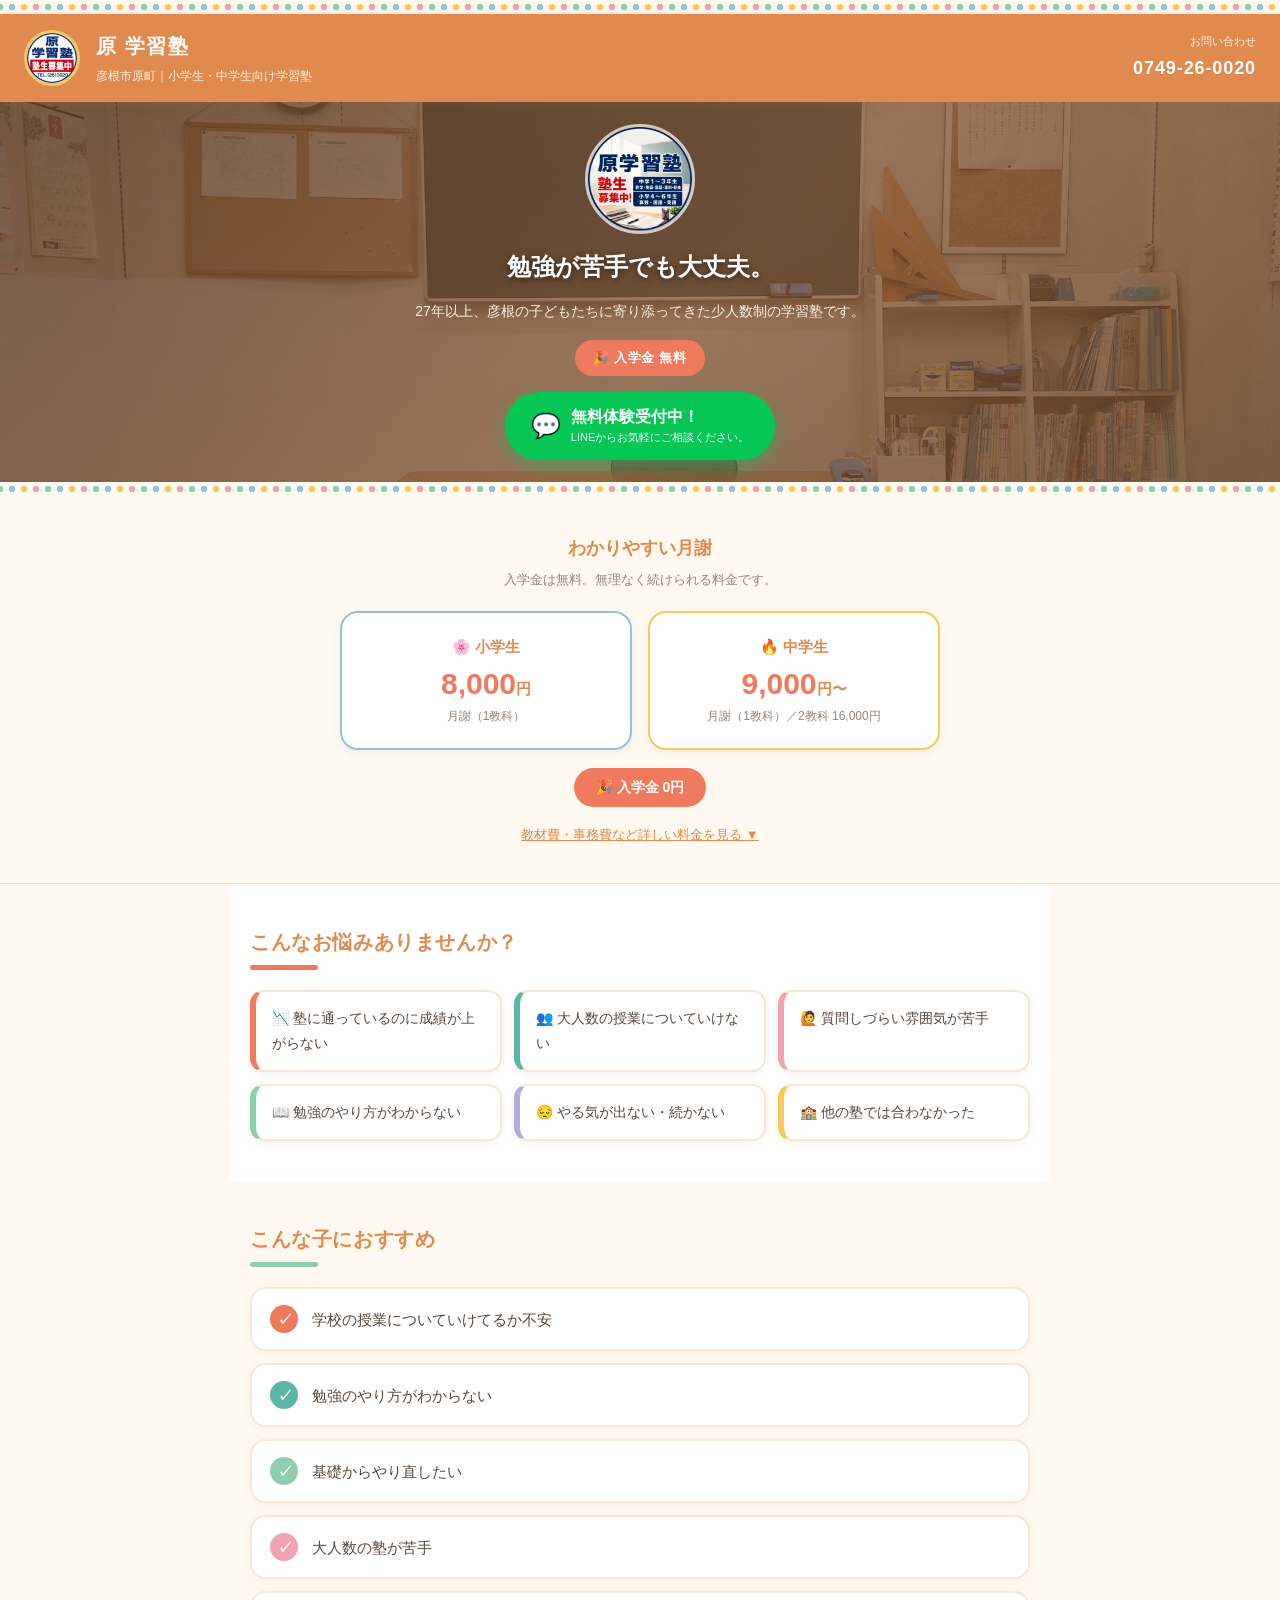
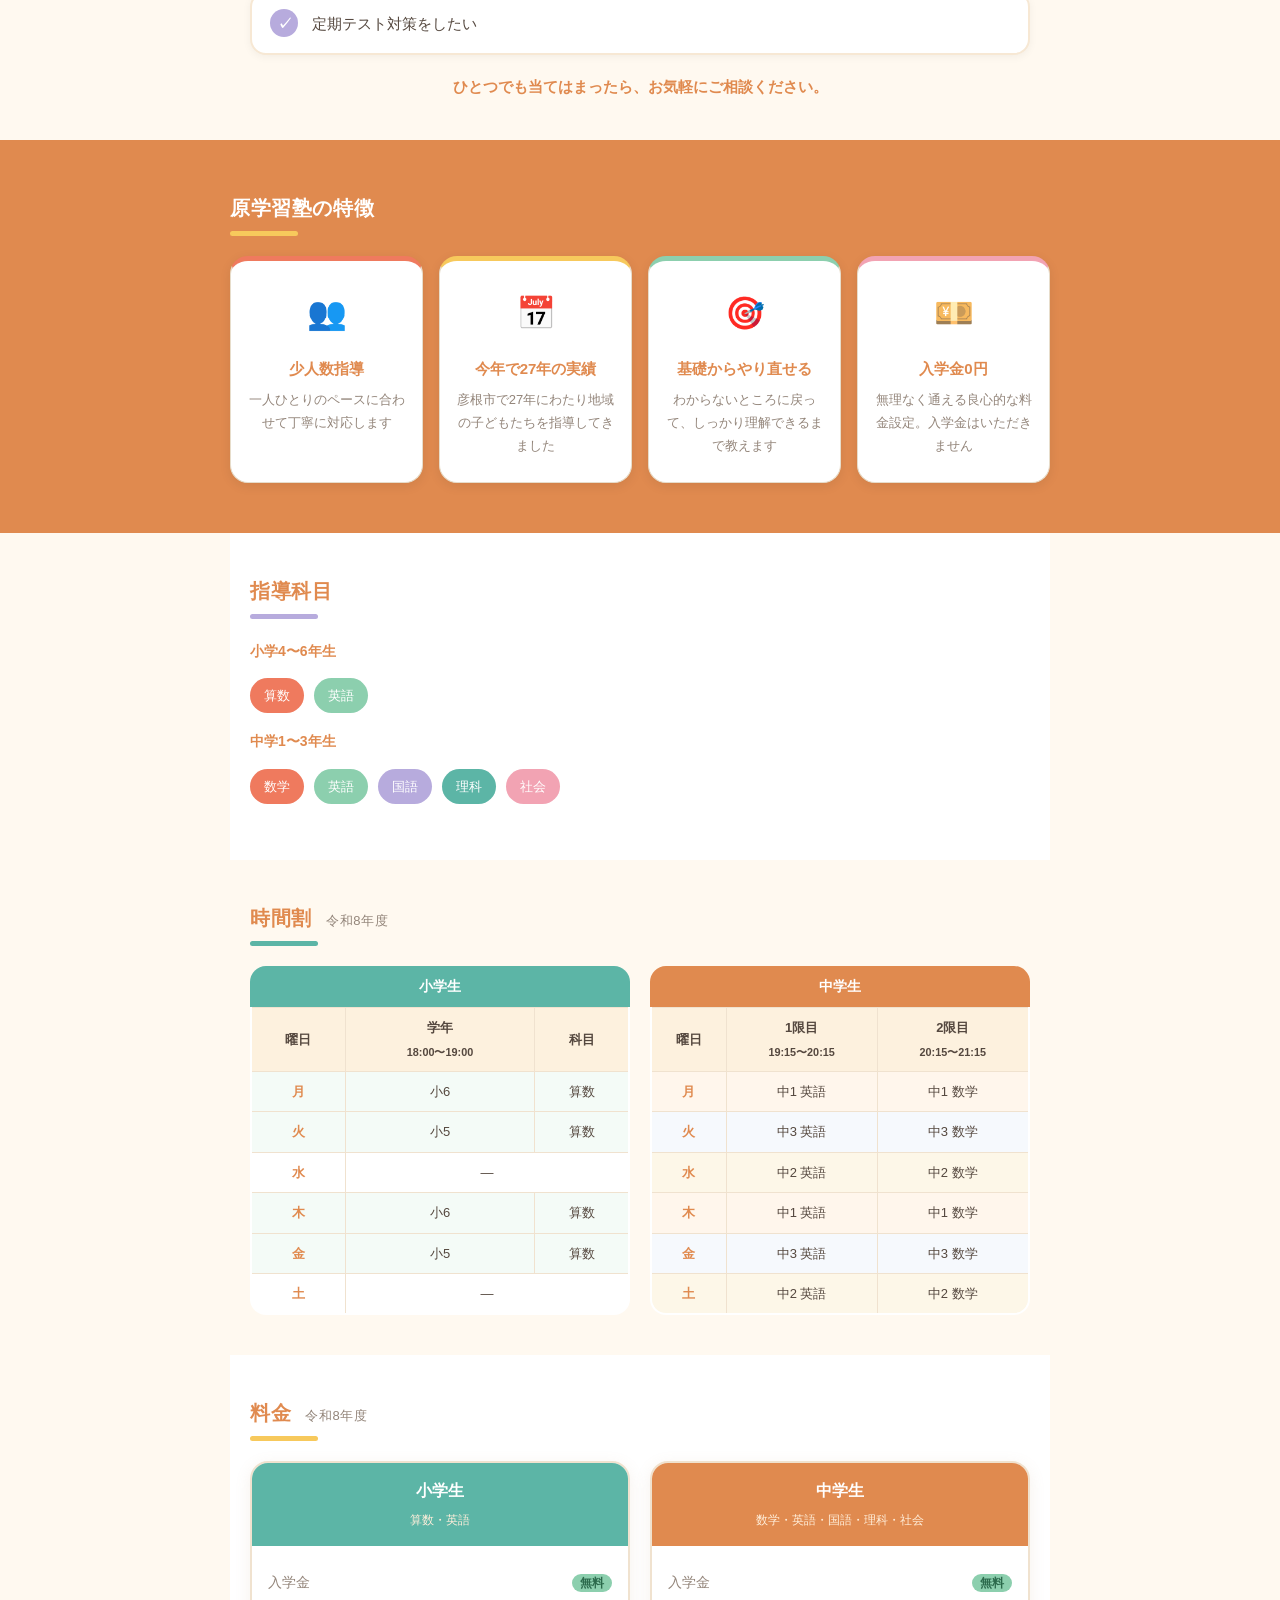
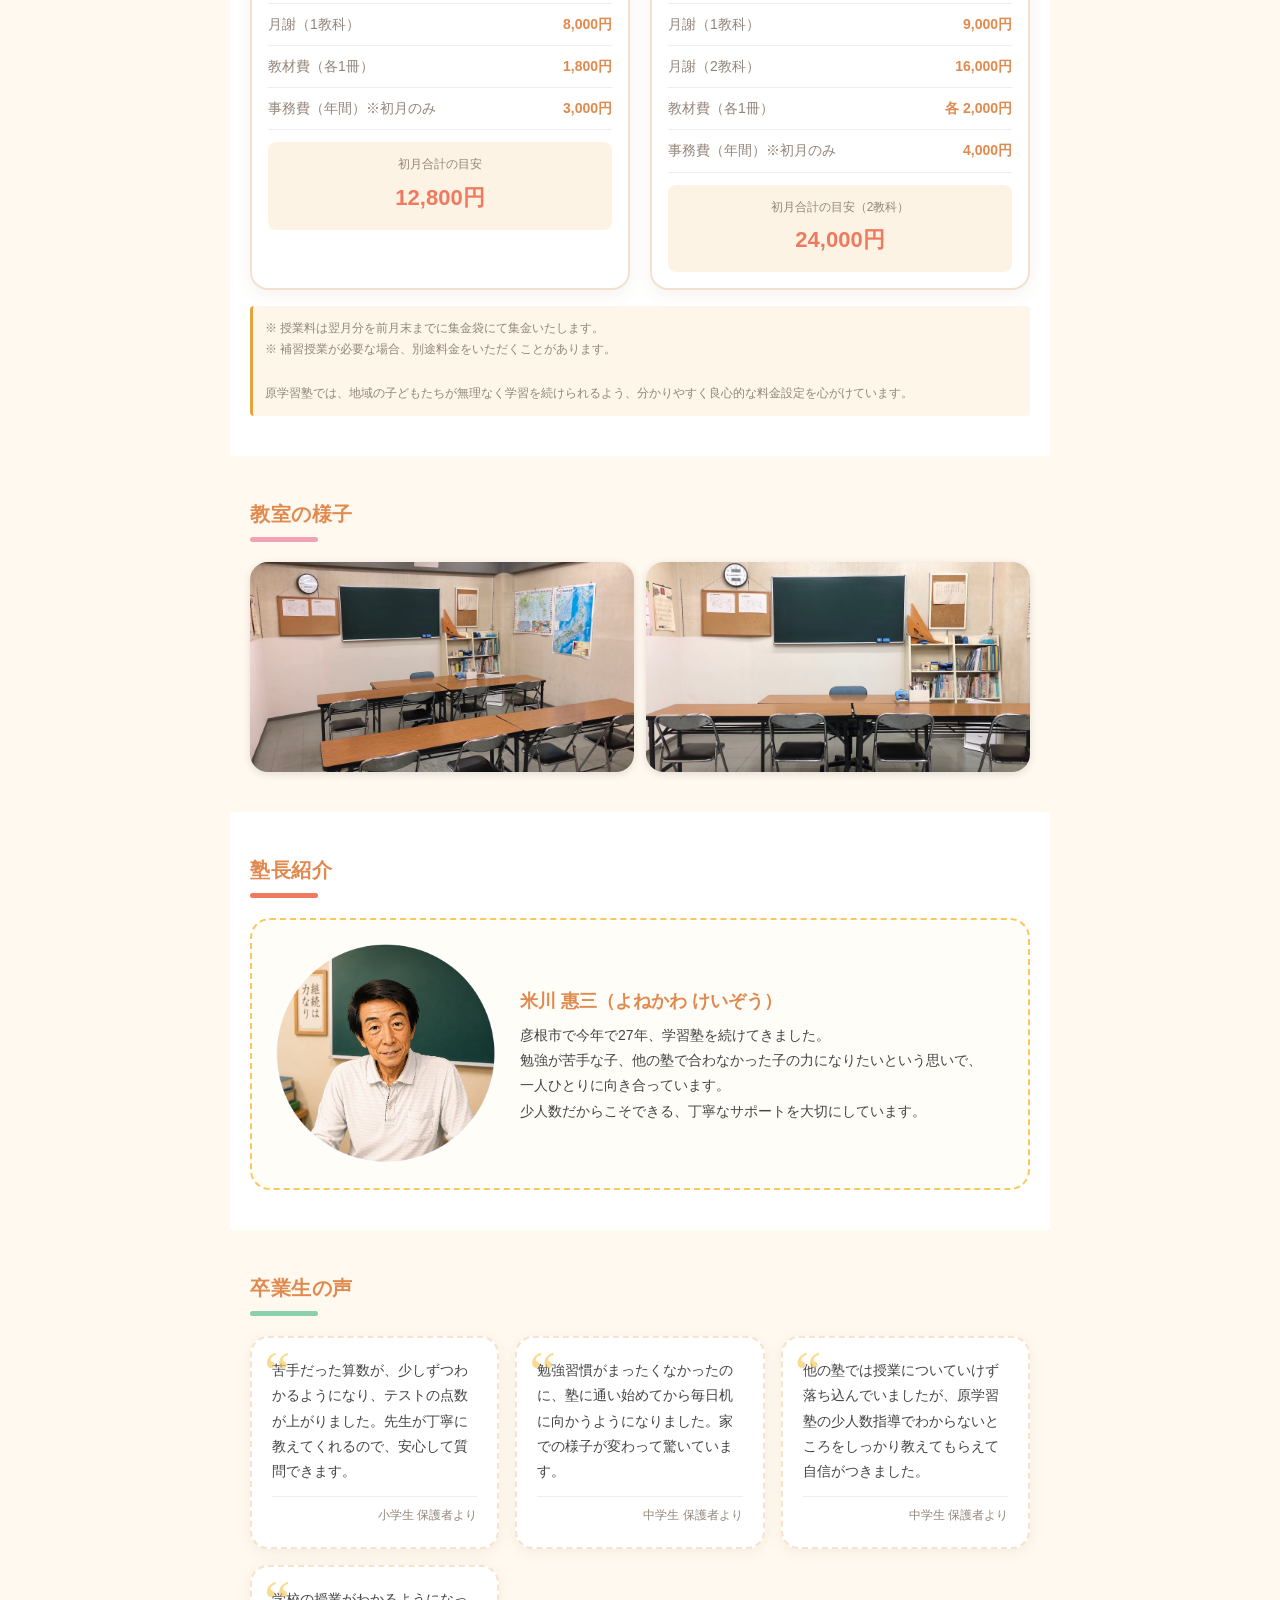
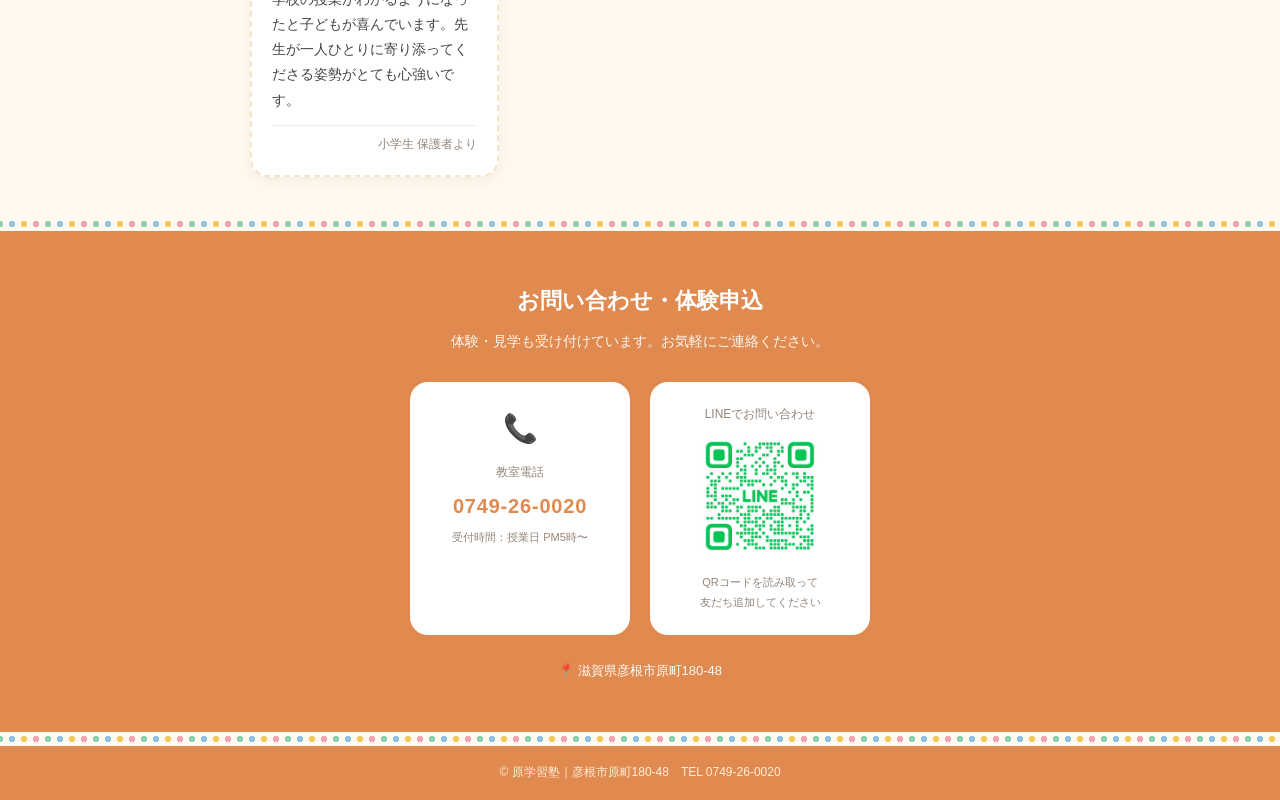
==== commit 636eb63a: "デザインをアットホーム×ポップに調整（クリーム地・水玉・パステル差し色） Co-Authored-By: Claude Opus 4.8 <noreply@anthropic.com>" ====
--- a/index.html
+++ b/index.html
@@ -47,18 +47,20 @@
 </script>
 <style>
 :root {
-  --navy: #2f6fb8;   /* 明るいブルー（メイン濃色） */
-  --blue: #37a3e0;   /* スカイブルー */
-  --red: #ff7b3d;    /* ポップなオレンジ */
-  --light: #fff8ec;  /* やわらかいクリーム */
+  --navy: #e08a4f;   /* あたたかいオレンジ（メイン） */
+  --blue: #5cb5a6;   /* やさしいミントグリーン */
+  --red: #ef7a5e;    /* やわらかいコーラル */
+  --light: #fff9f0;  /* クリーム地 */
   --white: #ffffff;
-  --text: #3b3a38;
-  --muted: #857e78;
-  /* ポップアクセント */
-  --pop-yellow: #ffc93c;
-  --pop-pink: #ff6fa5;
-  --pop-green: #46c98b;
-  --pop-purple: #9b7bf0;
+  --text: #55483f;   /* やわらかい焦茶 */
+  --muted: #93857a;
+  /* パステルのポップ差し色 */
+  --pop-yellow: #f7c95c;
+  --pop-pink: #f2a3b3;
+  --pop-green: #8ccfae;
+  --pop-sky: #8fc4e0;
+  --pop-lavender: #b7abdd;
+  --cream-line: #f0e2cf;
 }
 * { box-sizing: border-box; margin: 0; padding: 0; }
 body {
@@ -69,17 +71,18 @@
   -webkit-text-size-adjust: 100%;
 }
 
-/* ===== カラフルストライプ ===== */
+/* ===== やわらかい水玉ライン ===== */
 .stripe {
-  height: 6px;
-  background: repeating-linear-gradient(
-    90deg,
-    var(--pop-yellow) 0px, var(--pop-yellow) 28px,
-    var(--red) 28px, var(--red) 56px,
-    var(--pop-pink) 56px, var(--pop-pink) 84px,
-    var(--blue) 84px, var(--blue) 112px,
-    var(--pop-green) 112px, var(--pop-green) 140px
-  );
+  height: 14px;
+  background-color: var(--light);
+  background-image:
+    radial-gradient(circle, var(--pop-yellow) 3px, transparent 3.5px),
+    radial-gradient(circle, var(--pop-pink) 3px, transparent 3.5px),
+    radial-gradient(circle, var(--pop-green) 3px, transparent 3.5px),
+    radial-gradient(circle, var(--pop-sky) 3px, transparent 3.5px);
+  background-size: 48px 14px;
+  background-position: 0 center, 12px center, 24px center, 36px center;
+  background-repeat: repeat-x;
 }
 
 /* ===== ヘッダー ===== */
@@ -92,16 +95,15 @@
   position: sticky;
   top: 0;
   z-index: 100;
-  box-shadow: 0 2px 8px rgba(0,0,0,0.2);
-}
-header img.header-logo { border-color: var(--pop-yellow) !important; }
+  box-shadow: 0 2px 10px rgba(160,110,60,0.22);
+}
 header img.header-logo {
   width: 56px;
   height: 56px;
   border-radius: 50%;
   object-fit: cover;
   flex-shrink: 0;
-  border: 2px solid rgba(255,255,255,0.3);
+  border: 3px solid var(--pop-yellow);
 }
 .header-text h1 {
   color: white;
@@ -109,7 +111,7 @@
   letter-spacing: 0.08em;
 }
 .header-text p {
-  color: #cfe3d6;
+  color: #ffeeda;
   font-size: 12px;
   margin-top: 2px;
 }
@@ -121,7 +123,7 @@
 header .header-tel span {
   display: block;
   font-size: 11px;
-  color: #cfe3d6;
+  color: #ffeeda;
 }
 header .header-tel a {
   color: white;
@@ -148,7 +150,7 @@
 .hero-overlay {
   position: absolute;
   inset: 0;
-  background: linear-gradient(135deg, rgba(47,111,184,0.55) 0%, rgba(155,123,240,0.45) 50%, rgba(70,201,139,0.5) 100%);
+  background: linear-gradient(135deg, rgba(120,80,50,0.62) 0%, rgba(200,130,80,0.5) 55%, rgba(140,95,60,0.6) 100%);
 }
 .hero-content {
   position: absolute;
@@ -175,7 +177,7 @@
   line-height: 1.4;
 }
 .hero-content p {
-  color: #e6f0e9;
+  color: #fff1e2;
   font-size: 14px;
 }
 .hero-badge {
@@ -314,7 +316,7 @@
 }
 .fee-highlight .fee-lead {
   font-size: 13px;
-  color: #cfe3d6;
+  color: #ffeeda;
   margin-bottom: 20px;
 }
 .fee-cards {
@@ -355,7 +357,7 @@
 .fee-highlight .fee-link {
   display: block;
   margin-top: 16px;
-  color: #cfe3d6;
+  color: #ffeeda;
   font-size: 13px;
   text-decoration: underline;
 }
@@ -473,7 +475,7 @@
   padding: 14px;
 }
 .pricing-card-header h3 { font-size: 16px; }
-.pricing-card-header .subjects { font-size: 12px; color: #cfe3d6; margin-top: 4px; }
+.pricing-card-header .subjects { font-size: 12px; color: #ffeeda; margin-top: 4px; }
 .pricing-card-body { padding: 16px; }
 .pricing-row {
   display: flex;
@@ -596,7 +598,7 @@
   text-align: center;
 }
 .cta-section h2 { color: white; font-size: 22px; margin-bottom: 8px; }
-.cta-section .cta-sub { color: #cfe3d6; font-size: 14px; margin-bottom: 28px; }
+.cta-section .cta-sub { color: #ffeeda; font-size: 14px; margin-bottom: 28px; }
 .cta-cards {
   display: flex;
   gap: 20px;
@@ -625,7 +627,7 @@
 .cta-card a:hover { color: var(--red); }
 .cta-card .cta-note { font-size: 11px; color: var(--muted); margin-top: 4px; }
 .cta-address {
-  color: #e6f0e9;
+  color: #fff1e2;
   font-size: 13px;
   margin-top: 24px;
 }
@@ -633,23 +635,24 @@
 /* ===== フッター ===== */
 footer {
   background: var(--navy);
-  color: #d6e8f7;
+  color: #ffeeda;
   text-align: center;
   padding: 16px;
   font-size: 12px;
 }
 
-/* ===== 区切り ===== */
+/* ===== 区切り（水玉） ===== */
 .divider {
-  height: 5px;
-  background: repeating-linear-gradient(
-    90deg,
-    var(--pop-yellow) 0px, var(--pop-yellow) 24px,
-    var(--red) 24px, var(--red) 48px,
-    var(--pop-pink) 48px, var(--pop-pink) 72px,
-    var(--blue) 72px, var(--blue) 96px,
-    var(--pop-green) 96px, var(--pop-green) 120px
-  );
+  height: 14px;
+  background-color: var(--light);
+  background-image:
+    radial-gradient(circle, var(--pop-yellow) 3px, transparent 3.5px),
+    radial-gradient(circle, var(--pop-pink) 3px, transparent 3.5px),
+    radial-gradient(circle, var(--pop-green) 3px, transparent 3.5px),
+    radial-gradient(circle, var(--pop-sky) 3px, transparent 3.5px);
+  background-size: 48px 14px;
+  background-position: 0 center, 12px center, 24px center, 36px center;
+  background-repeat: repeat-x;
 }
 
 /* ===== アットホームな質感の調整 ===== */
@@ -684,7 +687,7 @@
   background: var(--red);
 }
 .recommend-section .section-title::after { background: var(--pop-green); }
-.subjects-section .section-title::after { background: var(--pop-purple); }
+.subjects-section .section-title::after { background: var(--pop-lavender); }
 .schedule-section .section-title::after { background: var(--blue); }
 .pricing-section .section-title::after { background: var(--pop-yellow); }
 .classroom-section .section-title::after { background: var(--pop-pink); }
@@ -698,7 +701,7 @@
 .worry-item:nth-child(2) { border-left-color: var(--blue); }
 .worry-item:nth-child(3) { border-left-color: var(--pop-pink); }
 .worry-item:nth-child(4) { border-left-color: var(--pop-green); }
-.worry-item:nth-child(5) { border-left-color: var(--pop-purple); }
+.worry-item:nth-child(5) { border-left-color: var(--pop-lavender); }
 .worry-item:nth-child(6) { border-left-color: var(--pop-yellow); }
 
 /* おすすめリスト：チェック丸を色分け */
@@ -706,7 +709,7 @@
 .recommend-item:nth-child(2) .check { background: var(--blue); }
 .recommend-item:nth-child(3) .check { background: var(--pop-green); }
 .recommend-item:nth-child(4) .check { background: var(--pop-pink); }
-.recommend-item:nth-child(5) .check { background: var(--pop-purple); }
+.recommend-item:nth-child(5) .check { background: var(--pop-lavender); }
 
 /* 特徴カード：上部に色ライン */
 .feature-card { border-top: 5px solid var(--red); transition: transform 0.2s; }
@@ -719,47 +722,50 @@
 .tag { background: var(--blue); }
 .subject-tags .tag:nth-child(1) { background: var(--red); }
 .subject-tags .tag:nth-child(2) { background: var(--pop-green); }
-.subject-tags .tag:nth-child(3) { background: var(--pop-purple); }
+.subject-tags .tag:nth-child(3) { background: var(--pop-lavender); }
 .subject-tags .tag:nth-child(4) { background: var(--blue); }
 .subject-tags .tag:nth-child(5) { background: var(--pop-pink); }
 .tag.red { background: var(--red); }
 
-/* 時間割：グラデーション見出し */
-.schedule-table-wrap:nth-child(1) h3 {
-  background: linear-gradient(90deg, var(--blue), var(--pop-purple));
-}
-.schedule-table-wrap:nth-child(2) h3 {
-  background: linear-gradient(90deg, var(--red), var(--pop-pink));
-}
-
-/* 料金カード：グラデーションヘッダー */
-.pricing-card { border: none; box-shadow: 0 4px 18px rgba(0,0,0,0.1); }
-.pricing-card:nth-child(1) .pricing-card-header {
-  background: linear-gradient(135deg, var(--blue), var(--pop-purple));
-}
-.pricing-card:nth-child(2) .pricing-card-header {
-  background: linear-gradient(135deg, var(--red), var(--pop-pink));
-}
-.pricing-total { background: linear-gradient(135deg, #fff6e6, #ffeef5); }
-.free-badge { background: linear-gradient(90deg, var(--pop-green), #2fae74); color: white; }
+/* 時間割：やさしい単色見出し */
+.schedule-table-wrap:nth-child(1) h3 { background: var(--blue); }
+.schedule-table-wrap:nth-child(2) h3 { background: var(--navy); }
+table.schedule { border: 2px solid var(--cream-line); border-top: none; }
+table.schedule th { background: #fdf1de; color: var(--text); }
+table.schedule th, table.schedule td { border-color: var(--cream-line); }
+table.schedule tr.elem td { background: #f4fbf7; }
+table.schedule tr.mid1 td { background: #fff6ec; }
+table.schedule tr.mid2 td { background: #fdf7e8; }
+table.schedule tr.mid3 td { background: #f6f9fd; }
+
+/* 料金カード：やさしい単色ヘッダー */
+.pricing-card { border: 2px solid var(--cream-line); box-shadow: 0 4px 16px rgba(180,140,100,0.12); }
+.pricing-card:nth-child(1) .pricing-card-header { background: var(--blue); }
+.pricing-card:nth-child(2) .pricing-card-header { background: var(--navy); }
+.pricing-total { background: #fdf3e4; }
+.free-badge { background: var(--pop-green); color: #2c6a4c; }
 
 /* 月謝ハイライト */
-.fee-card:nth-child(1) { border-color: var(--blue); }
-.fee-card:nth-child(2) { border-color: var(--red); }
-.fee-highlight .fee-free { background: linear-gradient(90deg, var(--red), var(--pop-pink)); }
+.fee-card:nth-child(1) { border-color: var(--pop-sky); }
+.fee-card:nth-child(2) { border-color: var(--pop-yellow); }
+.fee-highlight .fee-free { background: var(--red); }
 
 /* 卒業生の声 */
-.voice-card { box-shadow: 0 3px 14px rgba(0,0,0,0.07); }
-.voice-card::before { color: var(--pop-yellow); opacity: 0.5; }
+.voice-card { box-shadow: 0 3px 14px rgba(180,140,100,0.12); border: 2px dashed #f6e3cc; }
+.voice-card::before { color: var(--pop-yellow); opacity: 0.65; }
 
 /* 塾長カード */
-.teacher-card { background: linear-gradient(135deg, #fff8ec, #eef7ff); border: 2px solid #ffe9c9; }
+.teacher-card { background: #fffdf8; border: 2px dashed var(--pop-yellow); }
 .teacher-logo { border-color: var(--pop-yellow) !important; }
 
 /* CTA */
-.cta-section { background: linear-gradient(135deg, var(--red) 0%, var(--pop-pink) 100%); }
+.cta-section { background: var(--navy); }
 .cta-section .cta-sub { color: rgba(255,255,255,0.92) !important; }
 .cta-address { color: rgba(255,255,255,0.95) !important; }
+
+/* おすすめ・悩みカードに手描き風の枠 */
+.recommend-item { border: 2px solid #f7e8d4; }
+.worry-item { border: 2px solid #f7e8d4; border-left-width: 6px; }
 
 /* トップへ戻るボタン */
 .to-top { background: var(--red); }
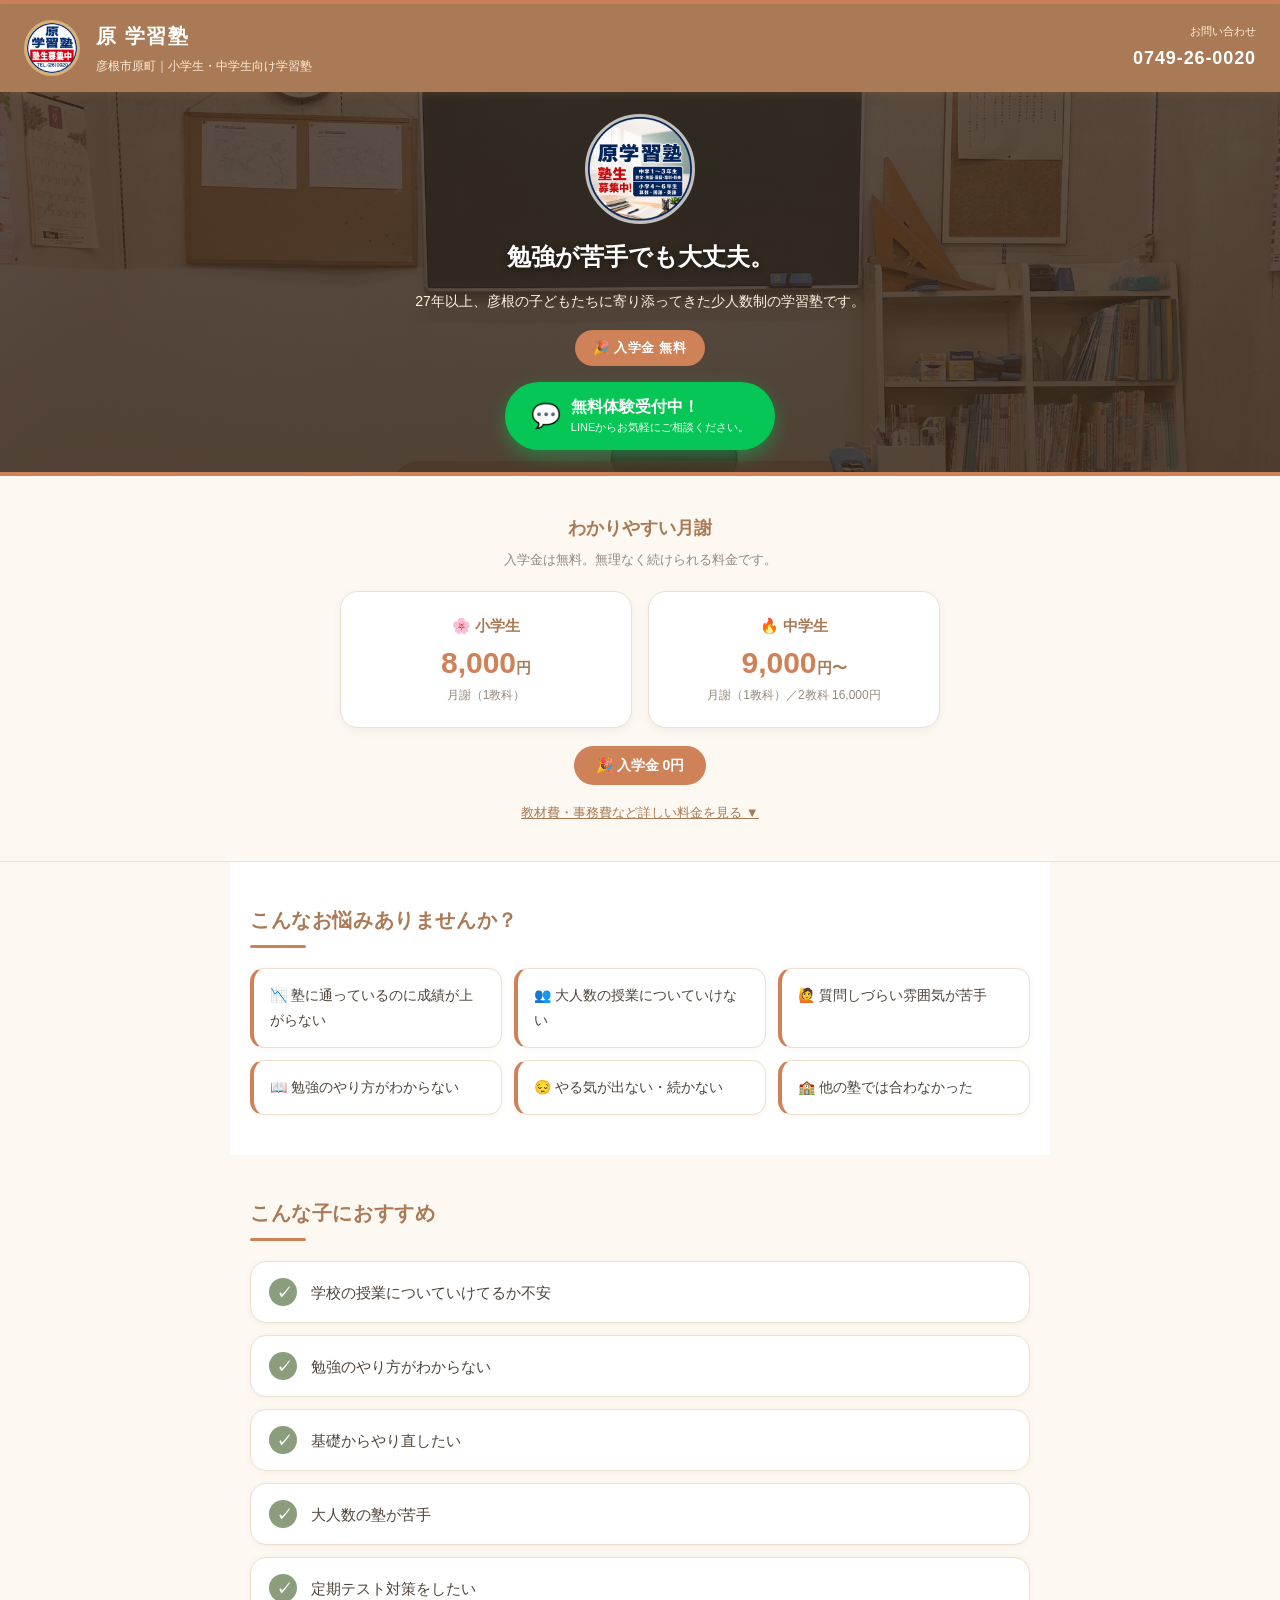
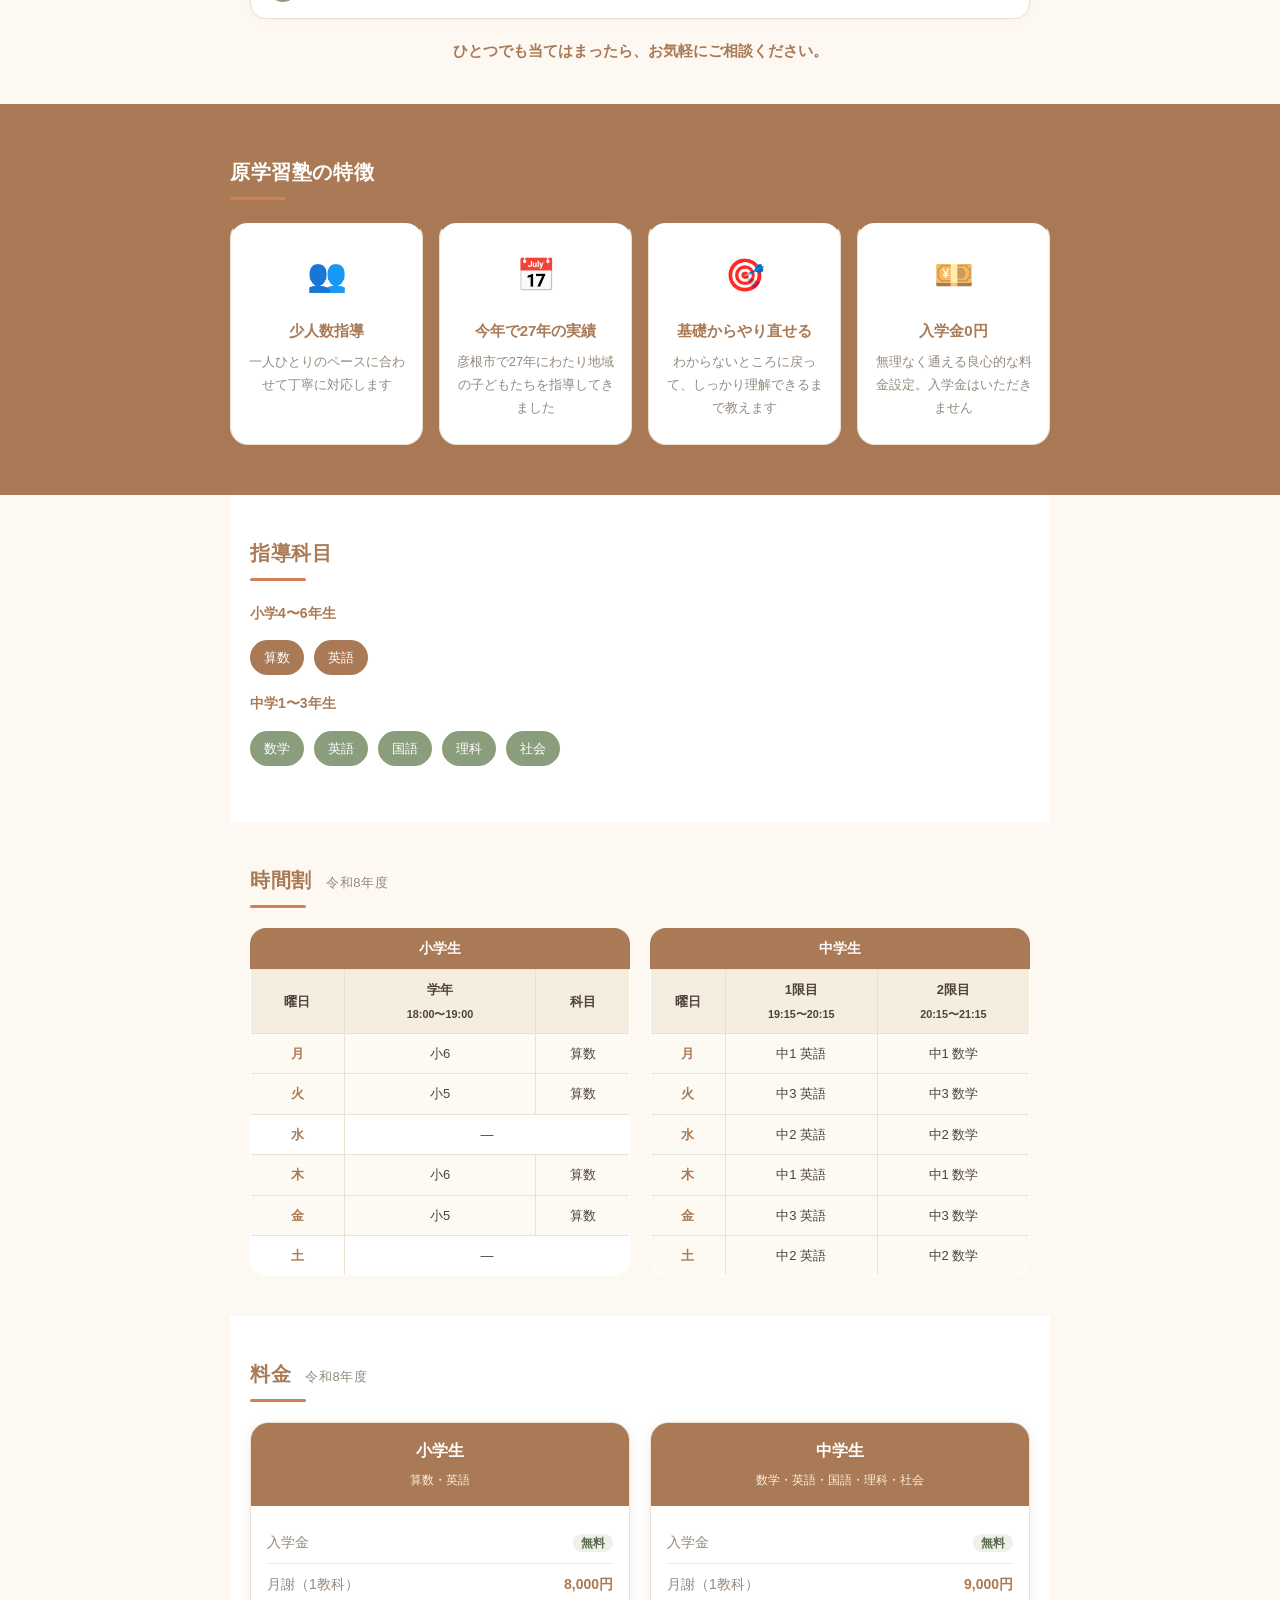
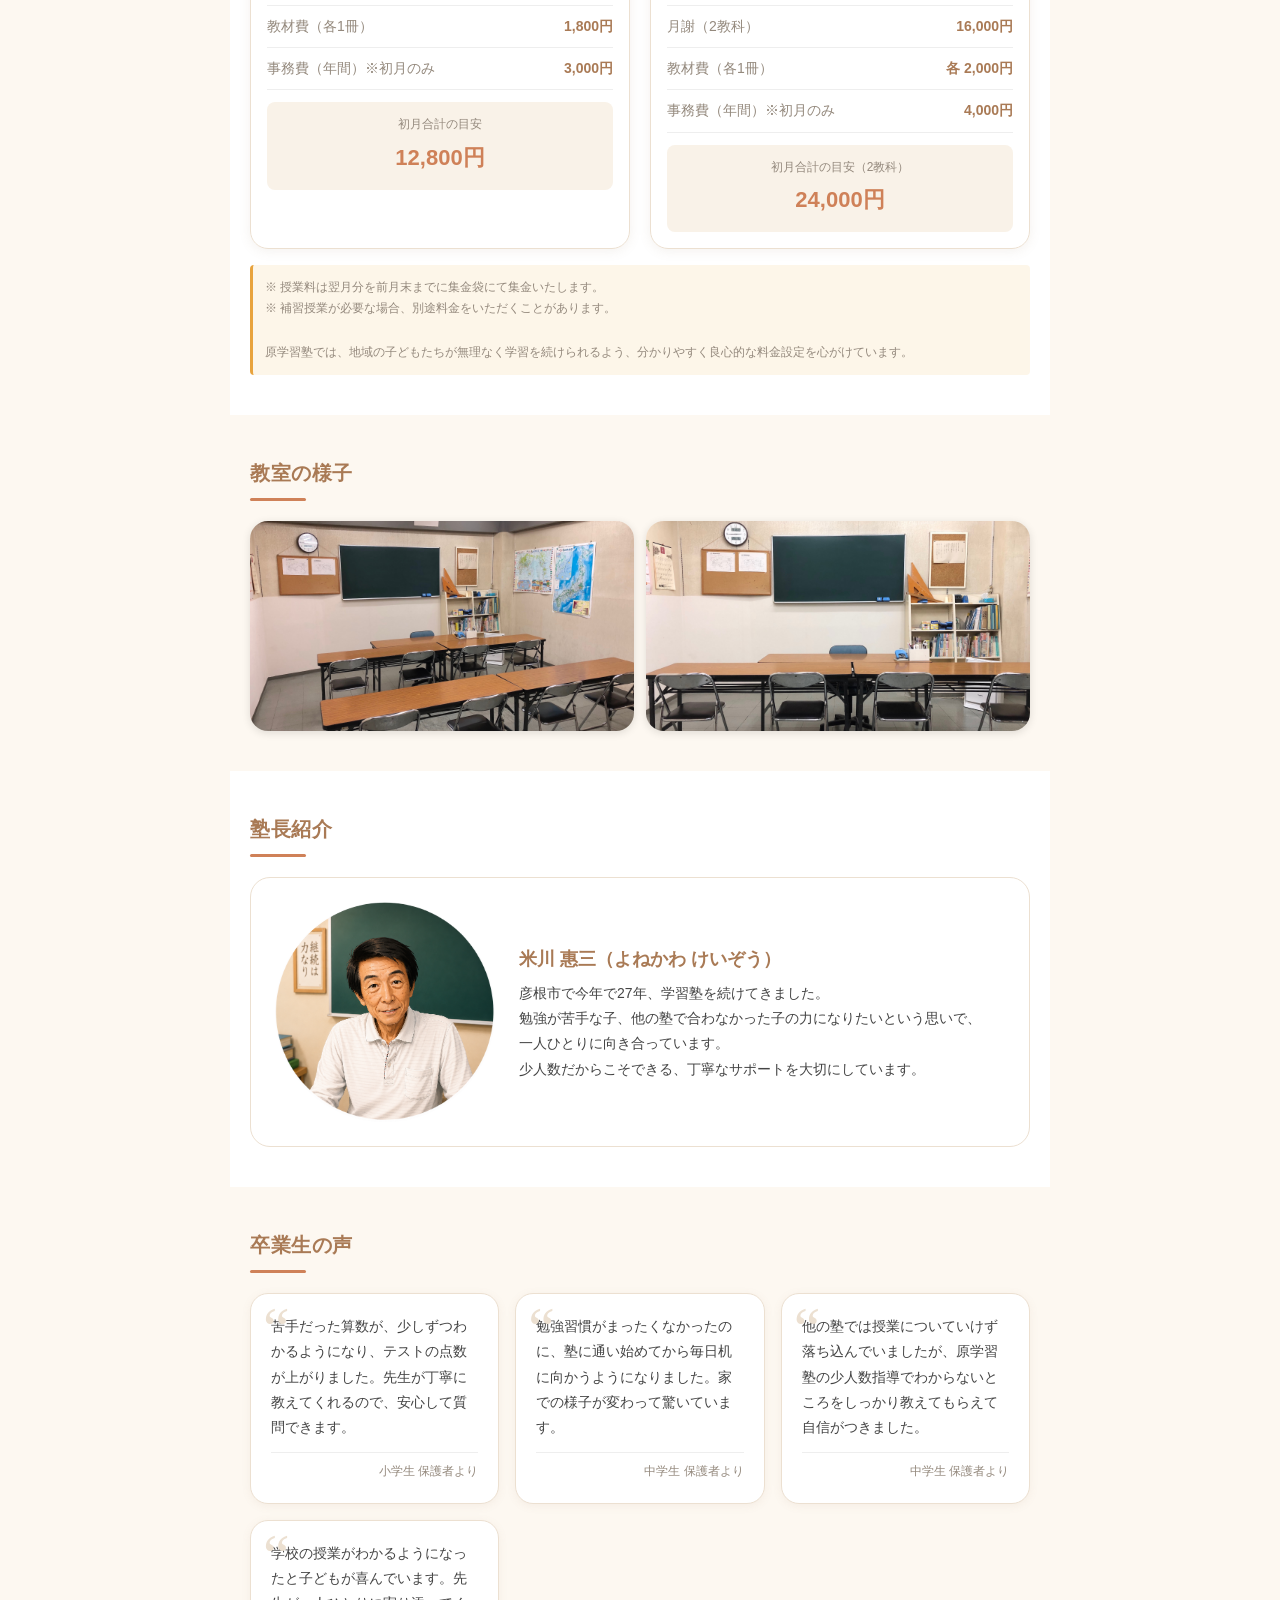
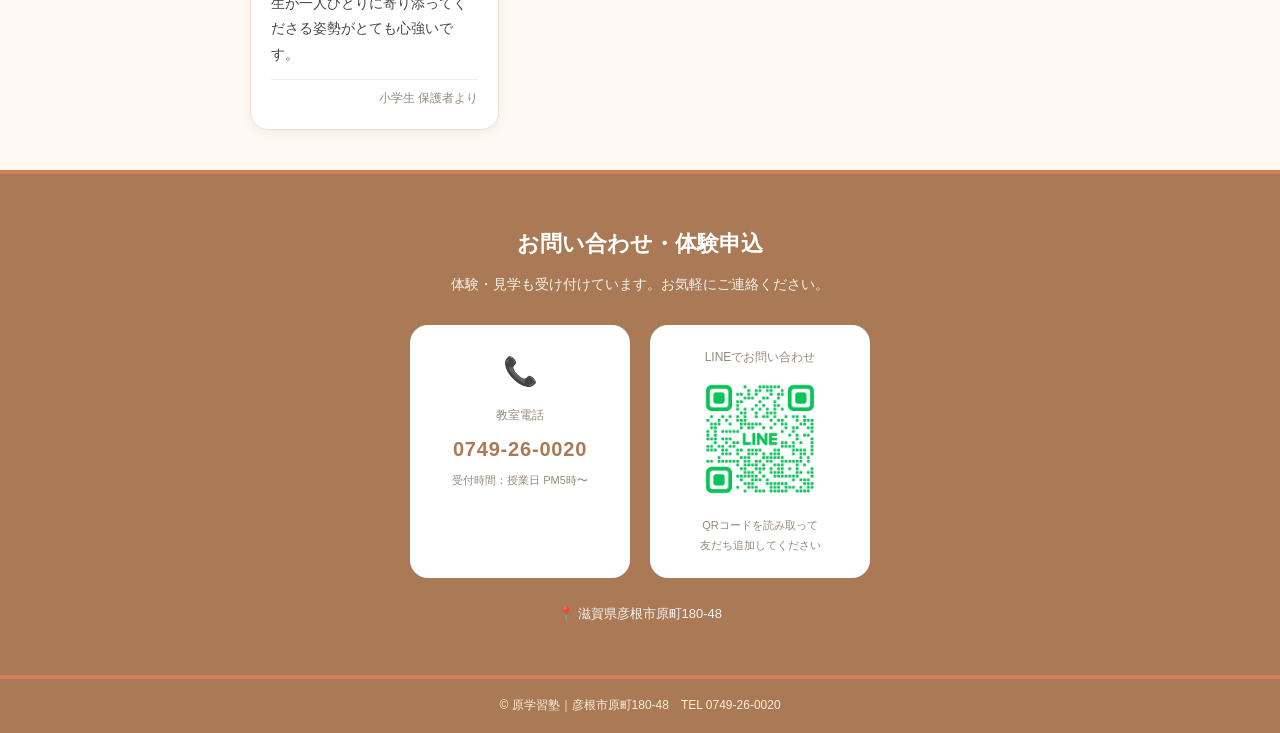
==== commit 9582f348: "デザインを落ち着いたアットホーム調に変更（木のぬくもり・色数を絞る） Co-Authored-By: Claude Opus 4.8 <noreply@anthropic.com>" ====
--- a/index.html
+++ b/index.html
@@ -47,20 +47,20 @@
 </script>
 <style>
 :root {
-  --navy: #e08a4f;   /* あたたかいオレンジ（メイン） */
-  --blue: #5cb5a6;   /* やさしいミントグリーン */
-  --red: #ef7a5e;    /* やわらかいコーラル */
-  --light: #fff9f0;  /* クリーム地 */
+  --navy: #a97a55;   /* 木のぬくもりを感じる茶（メイン） */
+  --blue: #8a9e7e;   /* やわらかい若草色（サブ） */
+  --red: #cf8158;    /* あたたかいテラコッタ（アクセント） */
+  --light: #fdf8f1;  /* やさしいクリーム地 */
   --white: #ffffff;
-  --text: #55483f;   /* やわらかい焦茶 */
-  --muted: #93857a;
-  /* パステルのポップ差し色 */
-  --pop-yellow: #f7c95c;
-  --pop-pink: #f2a3b3;
-  --pop-green: #8ccfae;
-  --pop-sky: #8fc4e0;
-  --pop-lavender: #b7abdd;
-  --cream-line: #f0e2cf;
+  --text: #4e433a;   /* やわらかい焦茶 */
+  --muted: #94897d;
+  --cream-line: #ece0d1;  /* やさしい枠線 */
+  /* 旧ポップ色は同系色に統一 */
+  --pop-yellow: #d9b177;
+  --pop-pink: #c9a189;
+  --pop-green: #8a9e7e;
+  --pop-sky: #9fb0a4;
+  --pop-lavender: #b0a496;
 }
 * { box-sizing: border-box; margin: 0; padding: 0; }
 body {
@@ -71,18 +71,10 @@
   -webkit-text-size-adjust: 100%;
 }
 
-/* ===== やわらかい水玉ライン ===== */
+/* ===== 細いアクセントライン ===== */
 .stripe {
-  height: 14px;
-  background-color: var(--light);
-  background-image:
-    radial-gradient(circle, var(--pop-yellow) 3px, transparent 3.5px),
-    radial-gradient(circle, var(--pop-pink) 3px, transparent 3.5px),
-    radial-gradient(circle, var(--pop-green) 3px, transparent 3.5px),
-    radial-gradient(circle, var(--pop-sky) 3px, transparent 3.5px);
-  background-size: 48px 14px;
-  background-position: 0 center, 12px center, 24px center, 36px center;
-  background-repeat: repeat-x;
+  height: 4px;
+  background: var(--red);
 }
 
 /* ===== ヘッダー ===== */
@@ -150,7 +142,7 @@
 .hero-overlay {
   position: absolute;
   inset: 0;
-  background: linear-gradient(135deg, rgba(120,80,50,0.62) 0%, rgba(200,130,80,0.5) 55%, rgba(140,95,60,0.6) 100%);
+  background: linear-gradient(to bottom, rgba(70,50,35,0.55) 0%, rgba(70,50,35,0.68) 100%);
 }
 .hero-content {
   position: absolute;
@@ -641,18 +633,10 @@
   font-size: 12px;
 }
 
-/* ===== 区切り（水玉） ===== */
+/* ===== 区切り ===== */
 .divider {
-  height: 14px;
-  background-color: var(--light);
-  background-image:
-    radial-gradient(circle, var(--pop-yellow) 3px, transparent 3.5px),
-    radial-gradient(circle, var(--pop-pink) 3px, transparent 3.5px),
-    radial-gradient(circle, var(--pop-green) 3px, transparent 3.5px),
-    radial-gradient(circle, var(--pop-sky) 3px, transparent 3.5px);
-  background-size: 48px 14px;
-  background-position: 0 center, 12px center, 24px center, 36px center;
-  background-repeat: repeat-x;
+  height: 4px;
+  background: var(--red);
 }
 
 /* ===== アットホームな質感の調整 ===== */
@@ -670,105 +654,92 @@
 .cta-card { border-radius: 18px; }
 .mobile-bar a.mb-tel { background: var(--red); }
 
-/* ===== ポップ調整 ===== */
-/* セクション見出し：色分け＋丸みのある下線 */
+/* ===== アットホーム調整（色数を絞った落ち着いた統一感） ===== */
+/* セクション見出し：やさしい下線ひとつ */
 .section-title {
   border-left: none;
   padding-left: 0;
   position: relative;
   padding-bottom: 10px;
+  color: var(--navy);
 }
 .section-title::after {
   content: "";
   position: absolute;
   left: 0; bottom: 0;
-  width: 68px; height: 5px;
-  border-radius: 5px;
+  width: 56px; height: 3px;
+  border-radius: 3px;
   background: var(--red);
 }
-.recommend-section .section-title::after { background: var(--pop-green); }
-.subjects-section .section-title::after { background: var(--pop-lavender); }
-.schedule-section .section-title::after { background: var(--blue); }
-.pricing-section .section-title::after { background: var(--pop-yellow); }
-.classroom-section .section-title::after { background: var(--pop-pink); }
-.teacher-section .section-title::after { background: var(--red); }
-.voice-section .section-title::after { background: var(--pop-green); }
-.features-inner .section-title::after { background: var(--pop-yellow); }
-
-/* お悩みカード：色をローテーション */
-.worry-item { border-left-width: 5px; background: var(--white); box-shadow: 0 2px 10px rgba(0,0,0,0.06); }
-.worry-item:nth-child(1) { border-left-color: var(--red); }
-.worry-item:nth-child(2) { border-left-color: var(--blue); }
-.worry-item:nth-child(3) { border-left-color: var(--pop-pink); }
-.worry-item:nth-child(4) { border-left-color: var(--pop-green); }
-.worry-item:nth-child(5) { border-left-color: var(--pop-lavender); }
-.worry-item:nth-child(6) { border-left-color: var(--pop-yellow); }
-
-/* おすすめリスト：チェック丸を色分け */
-.recommend-item:nth-child(1) .check { background: var(--red); }
-.recommend-item:nth-child(2) .check { background: var(--blue); }
-.recommend-item:nth-child(3) .check { background: var(--pop-green); }
-.recommend-item:nth-child(4) .check { background: var(--pop-pink); }
-.recommend-item:nth-child(5) .check { background: var(--pop-lavender); }
-
-/* 特徴カード：上部に色ライン */
-.feature-card { border-top: 5px solid var(--red); transition: transform 0.2s; }
-.feature-card:hover { transform: translateY(-4px); }
-.feature-card:nth-child(2) { border-top-color: var(--pop-yellow); }
-.feature-card:nth-child(3) { border-top-color: var(--pop-green); }
-.feature-card:nth-child(4) { border-top-color: var(--pop-pink); }
-
-/* 科目タグ：カラフルに */
-.tag { background: var(--blue); }
-.subject-tags .tag:nth-child(1) { background: var(--red); }
-.subject-tags .tag:nth-child(2) { background: var(--pop-green); }
-.subject-tags .tag:nth-child(3) { background: var(--pop-lavender); }
-.subject-tags .tag:nth-child(4) { background: var(--blue); }
-.subject-tags .tag:nth-child(5) { background: var(--pop-pink); }
-.tag.red { background: var(--red); }
-
-/* 時間割：やさしい単色見出し */
-.schedule-table-wrap:nth-child(1) h3 { background: var(--blue); }
-.schedule-table-wrap:nth-child(2) h3 { background: var(--navy); }
-table.schedule { border: 2px solid var(--cream-line); border-top: none; }
-table.schedule th { background: #fdf1de; color: var(--text); }
+
+/* お悩みカード */
+.worry-item {
+  background: var(--white);
+  border: 1px solid var(--cream-line);
+  border-left: 4px solid var(--red);
+  box-shadow: 0 1px 6px rgba(150,120,90,0.07);
+}
+
+/* おすすめリスト */
+.recommend-item {
+  border: 1px solid var(--cream-line);
+  box-shadow: 0 1px 6px rgba(150,120,90,0.07);
+}
+.recommend-item .check { background: var(--blue); }
+
+/* 特徴カード */
+.feature-card {
+  border: 1px solid var(--cream-line);
+  border-top: 3px solid var(--navy);
+  box-shadow: 0 2px 10px rgba(150,120,90,0.08);
+}
+
+/* 科目タグ */
+.tag { background: var(--navy); }
+.tag.red { background: var(--blue); }
+
+/* 時間割 */
+.schedule-table-wrap h3 { background: var(--navy); }
+table.schedule { border: 1px solid var(--cream-line); border-top: none; }
+table.schedule th { background: #f6ede1; color: var(--text); }
 table.schedule th, table.schedule td { border-color: var(--cream-line); }
-table.schedule tr.elem td { background: #f4fbf7; }
-table.schedule tr.mid1 td { background: #fff6ec; }
-table.schedule tr.mid2 td { background: #fdf7e8; }
-table.schedule tr.mid3 td { background: #f6f9fd; }
-
-/* 料金カード：やさしい単色ヘッダー */
-.pricing-card { border: 2px solid var(--cream-line); box-shadow: 0 4px 16px rgba(180,140,100,0.12); }
-.pricing-card:nth-child(1) .pricing-card-header { background: var(--blue); }
-.pricing-card:nth-child(2) .pricing-card-header { background: var(--navy); }
-.pricing-total { background: #fdf3e4; }
-.free-badge { background: var(--pop-green); color: #2c6a4c; }
+table.schedule td.day { color: var(--navy); }
+table.schedule tr.elem td,
+table.schedule tr.mid1 td,
+table.schedule tr.mid2 td,
+table.schedule tr.mid3 td { background: #fdf9f3; }
+
+/* 料金カード */
+.pricing-card {
+  border: 1px solid var(--cream-line);
+  box-shadow: 0 2px 12px rgba(150,120,90,0.1);
+}
+.pricing-card .pricing-card-header { background: var(--navy); }
+.pricing-total { background: #f9f2e8; }
+.free-badge { background: #eef1e9; color: #5a6b50; }
 
 /* 月謝ハイライト */
-.fee-card:nth-child(1) { border-color: var(--pop-sky); }
-.fee-card:nth-child(2) { border-color: var(--pop-yellow); }
+.fee-card { border: 1px solid var(--cream-line); }
 .fee-highlight .fee-free { background: var(--red); }
 
 /* 卒業生の声 */
-.voice-card { box-shadow: 0 3px 14px rgba(180,140,100,0.12); border: 2px dashed #f6e3cc; }
-.voice-card::before { color: var(--pop-yellow); opacity: 0.65; }
+.voice-card {
+  border: 1px solid var(--cream-line);
+  box-shadow: 0 2px 10px rgba(150,120,90,0.08);
+}
+.voice-card::before { color: var(--cream-line); opacity: 1; }
 
 /* 塾長カード */
-.teacher-card { background: #fffdf8; border: 2px dashed var(--pop-yellow); }
-.teacher-logo { border-color: var(--pop-yellow) !important; }
+.teacher-card { background: var(--white); border: 1px solid var(--cream-line); }
+.teacher-logo { border-color: var(--cream-line) !important; }
 
 /* CTA */
 .cta-section { background: var(--navy); }
-.cta-section .cta-sub { color: rgba(255,255,255,0.92) !important; }
-.cta-address { color: rgba(255,255,255,0.95) !important; }
-
-/* おすすめ・悩みカードに手描き風の枠 */
-.recommend-item { border: 2px solid #f7e8d4; }
-.worry-item { border: 2px solid #f7e8d4; border-left-width: 6px; }
+.cta-section .cta-sub { color: rgba(255,255,255,0.9) !important; }
+.cta-address { color: rgba(255,255,255,0.92) !important; }
 
 /* トップへ戻るボタン */
-.to-top { background: var(--red); }
+.to-top { background: var(--navy); }
 
 /* ===== スクロール表示アニメーション ===== */
 .reveal {
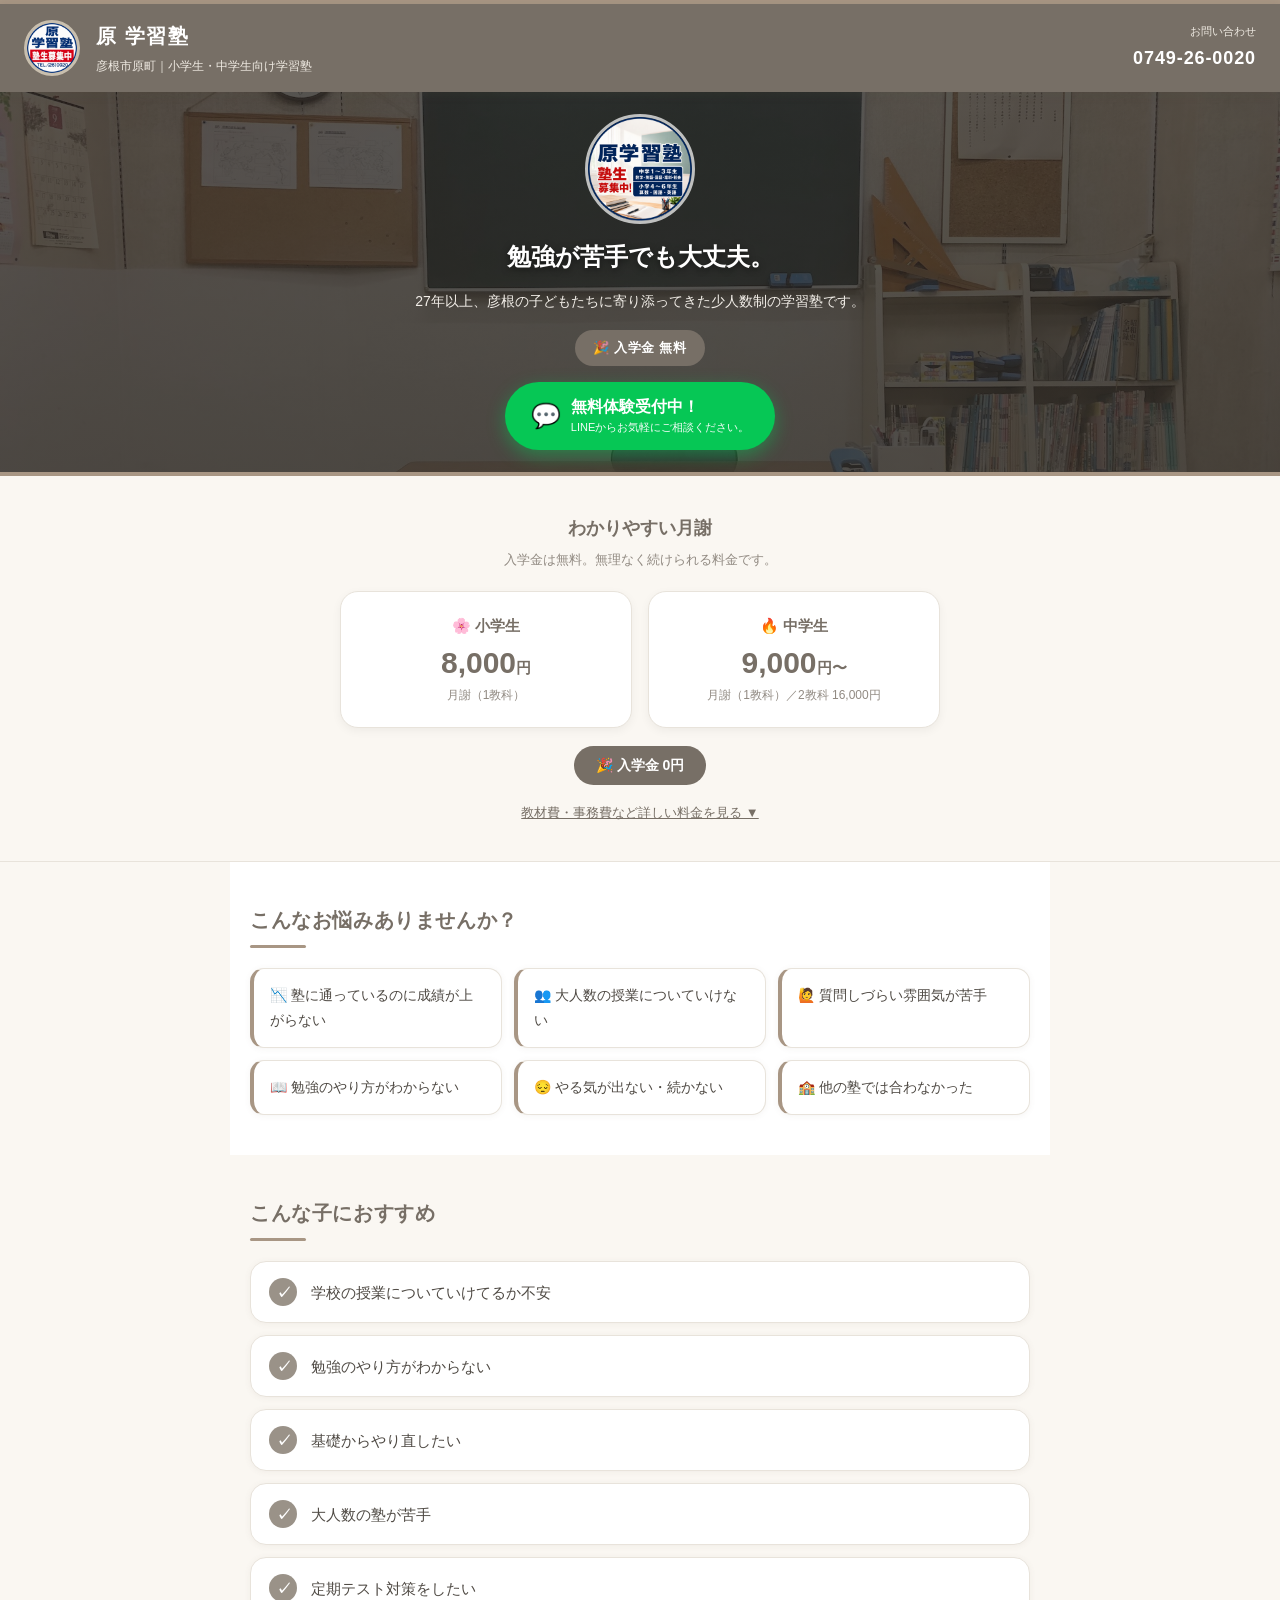
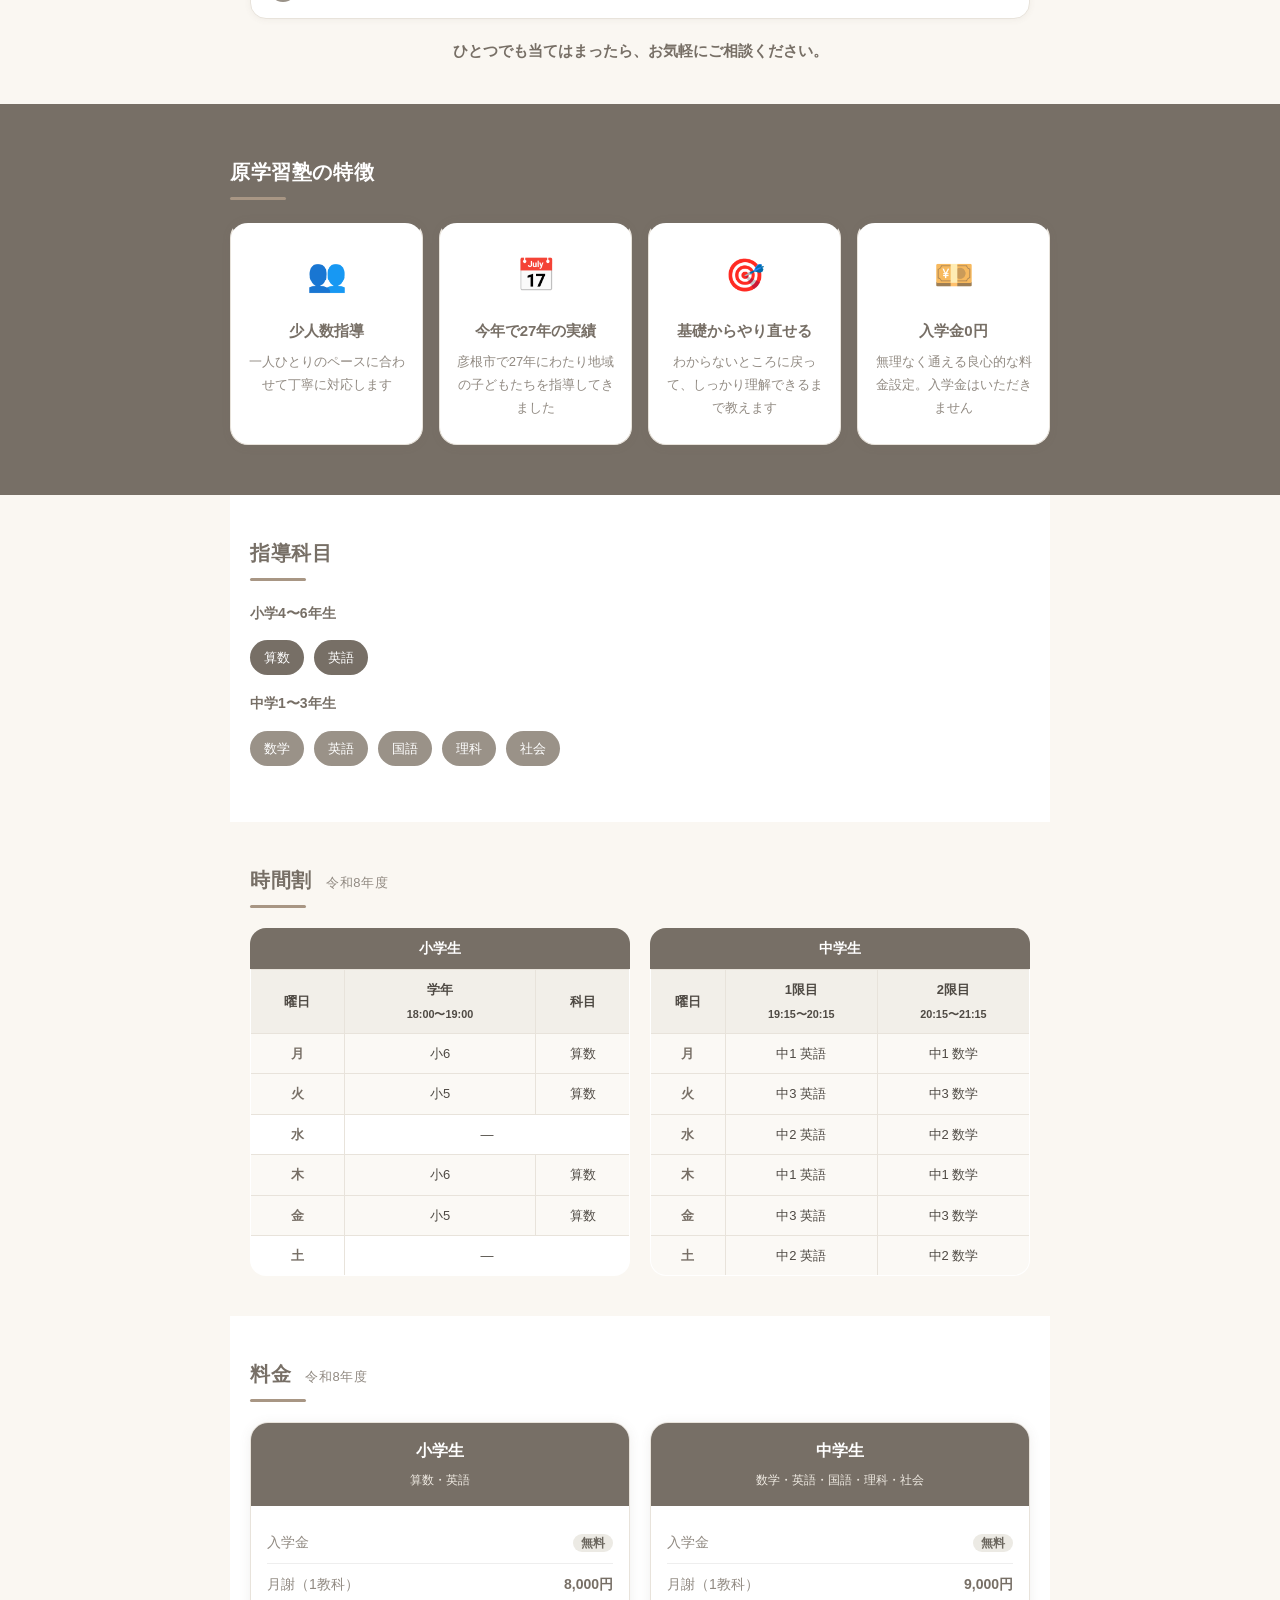
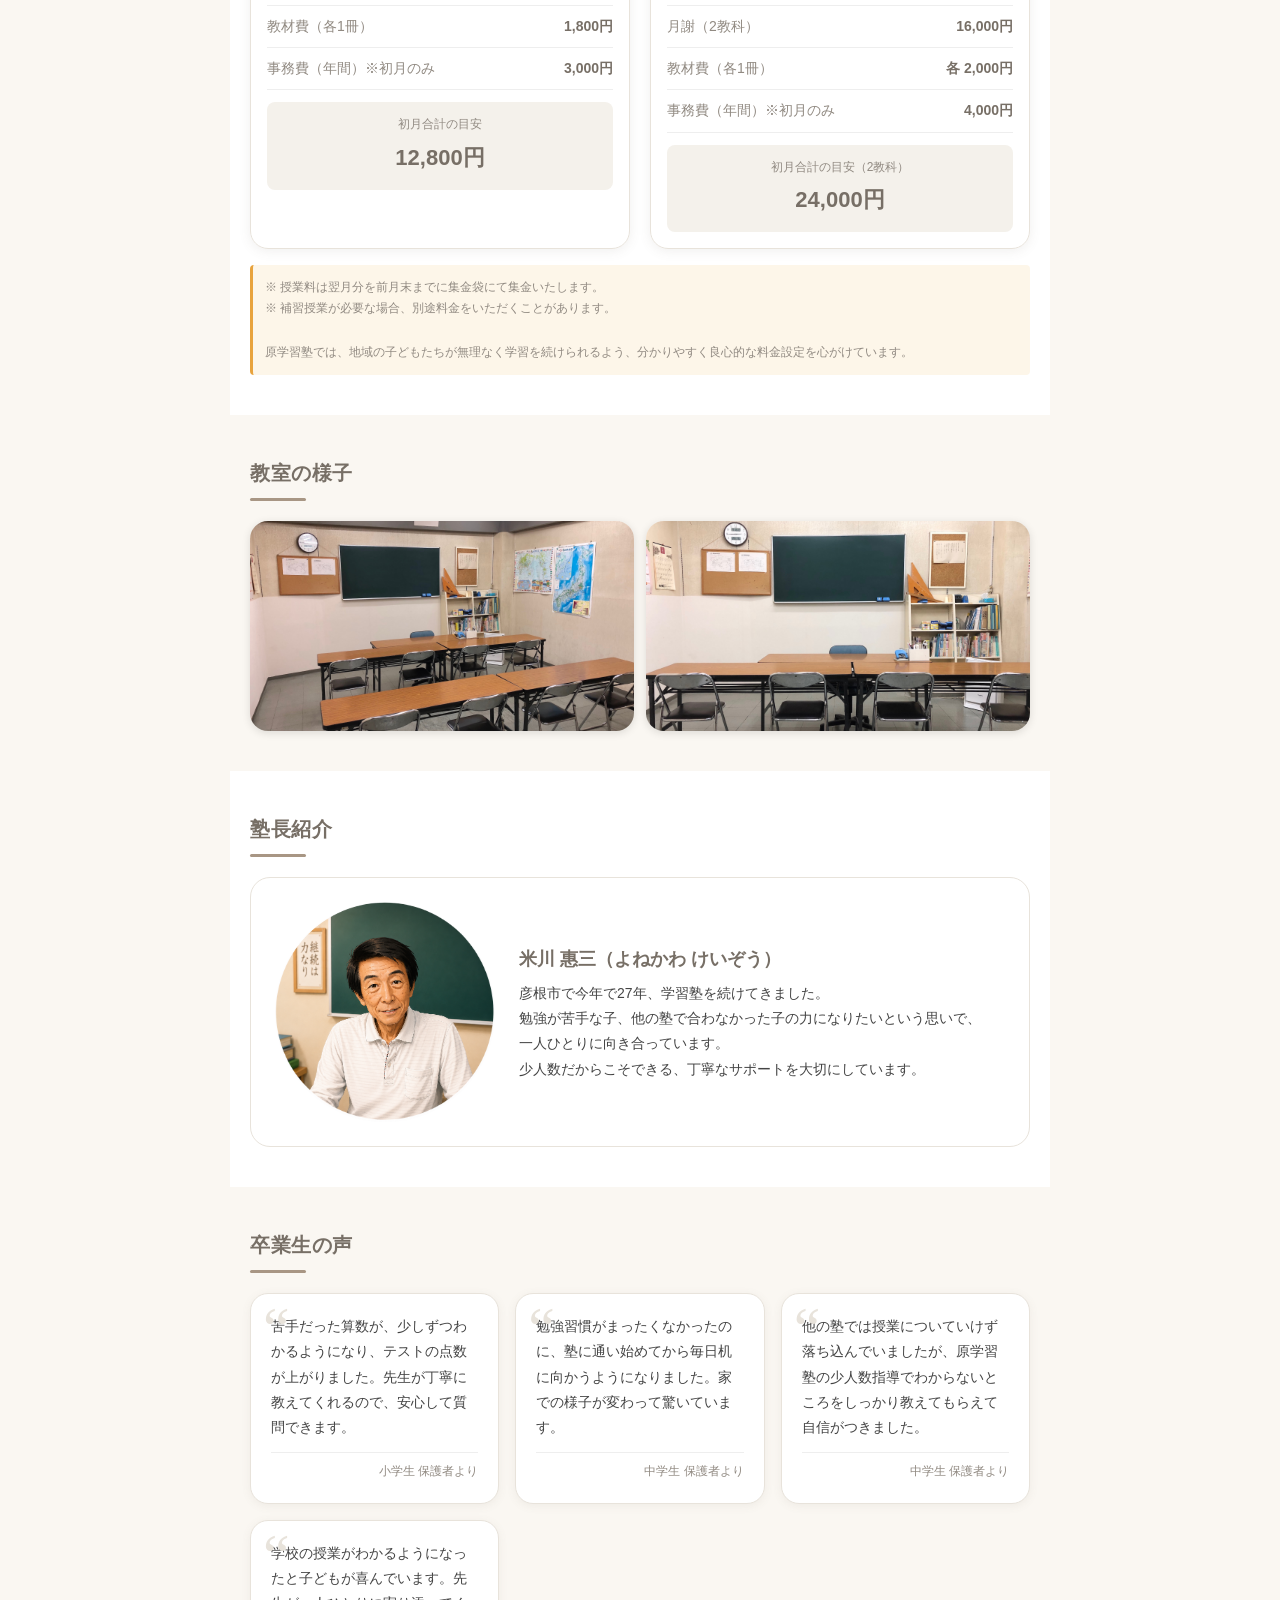
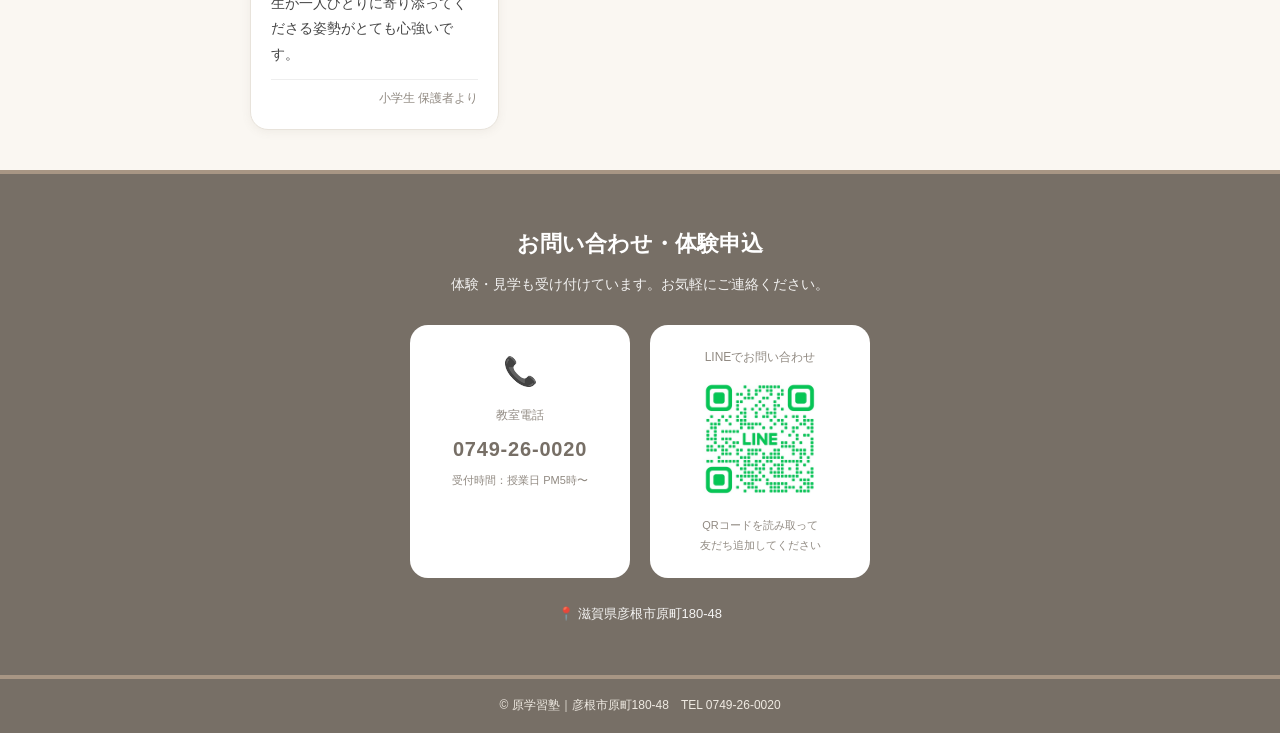
==== commit 417e4f6b: "デザインを生成り×グレージュの上品な配色に変更 Co-Authored-By: Claude Opus 4.8 <noreply@anthropic.com>" ====
--- a/index.html
+++ b/index.html
@@ -47,20 +47,20 @@
 </script>
 <style>
 :root {
-  --navy: #a97a55;   /* 木のぬくもりを感じる茶（メイン） */
-  --blue: #8a9e7e;   /* やわらかい若草色（サブ） */
-  --red: #cf8158;    /* あたたかいテラコッタ（アクセント） */
-  --light: #fdf8f1;  /* やさしいクリーム地 */
+  --navy: #776f66;   /* 上品な濃いグレージュ（メイン） */
+  --blue: #9a9288;   /* やわらかいグレージュ（サブ） */
+  --red: #a89684;    /* 落ち着いたベージュ（アクセント線） */
+  --light: #faf7f2;  /* 生成り（背景） */
   --white: #ffffff;
-  --text: #4e433a;   /* やわらかい焦茶 */
-  --muted: #94897d;
-  --cream-line: #ece0d1;  /* やさしい枠線 */
-  /* 旧ポップ色は同系色に統一 */
-  --pop-yellow: #d9b177;
-  --pop-pink: #c9a189;
-  --pop-green: #8a9e7e;
-  --pop-sky: #9fb0a4;
-  --pop-lavender: #b0a496;
+  --text: #4f4a44;   /* やわらかいチャコール */
+  --muted: #918a82;
+  --cream-line: #e8e3db;  /* やさしい枠線 */
+  /* 旧アクセント色は同系色に統一 */
+  --pop-yellow: #c9bfae;
+  --pop-pink: #c4b8ac;
+  --pop-green: #a8a196;
+  --pop-sky: #aeaba4;
+  --pop-lavender: #a9a29a;
 }
 * { box-sizing: border-box; margin: 0; padding: 0; }
 body {
@@ -87,7 +87,7 @@
   position: sticky;
   top: 0;
   z-index: 100;
-  box-shadow: 0 2px 10px rgba(160,110,60,0.22);
+  box-shadow: 0 2px 10px rgba(90,80,70,0.16);
 }
 header img.header-logo {
   width: 56px;
@@ -103,7 +103,7 @@
   letter-spacing: 0.08em;
 }
 .header-text p {
-  color: #ffeeda;
+  color: #efeae2;
   font-size: 12px;
   margin-top: 2px;
 }
@@ -115,7 +115,7 @@
 header .header-tel span {
   display: block;
   font-size: 11px;
-  color: #ffeeda;
+  color: #efeae2;
 }
 header .header-tel a {
   color: white;
@@ -142,7 +142,7 @@
 .hero-overlay {
   position: absolute;
   inset: 0;
-  background: linear-gradient(to bottom, rgba(70,50,35,0.55) 0%, rgba(70,50,35,0.68) 100%);
+  background: linear-gradient(to bottom, rgba(60,56,50,0.5) 0%, rgba(60,56,50,0.66) 100%);
 }
 .hero-content {
   position: absolute;
@@ -169,11 +169,11 @@
   line-height: 1.4;
 }
 .hero-content p {
-  color: #fff1e2;
+  color: #f2eee8;
   font-size: 14px;
 }
 .hero-badge {
-  background: var(--red);
+  background: var(--navy);
   color: white;
   font-size: 13px;
   font-weight: bold;
@@ -292,12 +292,12 @@
   color: var(--text);
   padding: 36px 20px;
   text-align: center;
-  border-bottom: 1px solid #efe4d2;
+  border-bottom: 1px solid #e8e3db;
 }
 .fee-highlight .fee-title { color: var(--navy); }
 .fee-highlight .fee-lead { color: var(--muted) !important; }
 .fee-card {
-  border: 2px solid #ecdfc9;
+  border: 2px solid #e8e3db;
   box-shadow: 0 3px 10px rgba(0,0,0,0.05);
 }
 .fee-highlight .fee-link { color: var(--navy) !important; }
@@ -308,7 +308,7 @@
 }
 .fee-highlight .fee-lead {
   font-size: 13px;
-  color: #ffeeda;
+  color: #efeae2;
   margin-bottom: 20px;
 }
 .fee-cards {
@@ -331,7 +331,7 @@
 .fee-card .fee-amount {
   font-size: 30px;
   font-weight: bold;
-  color: var(--red);
+  color: var(--navy);
   line-height: 1.2;
 }
 .fee-card .fee-amount small { font-size: 15px; color: var(--navy); font-weight: bold; }
@@ -339,7 +339,7 @@
 .fee-highlight .fee-free {
   display: inline-block;
   margin-top: 18px;
-  background: var(--red);
+  background: var(--navy);
   color: white;
   font-size: 14px;
   font-weight: bold;
@@ -349,7 +349,7 @@
 .fee-highlight .fee-link {
   display: block;
   margin-top: 16px;
-  color: #ffeeda;
+  color: #efeae2;
   font-size: 13px;
   text-decoration: underline;
 }
@@ -467,7 +467,7 @@
   padding: 14px;
 }
 .pricing-card-header h3 { font-size: 16px; }
-.pricing-card-header .subjects { font-size: 12px; color: #ffeeda; margin-top: 4px; }
+.pricing-card-header .subjects { font-size: 12px; color: #efeae2; margin-top: 4px; }
 .pricing-card-body { padding: 16px; }
 .pricing-row {
   display: flex;
@@ -488,7 +488,7 @@
   margin-top: 12px;
 }
 .pricing-total .total-label { font-size: 12px; color: var(--muted); }
-.pricing-total .total-amount { font-size: 22px; font-weight: bold; color: var(--red); margin-top: 2px; }
+.pricing-total .total-amount { font-size: 22px; font-weight: bold; color: var(--navy); margin-top: 2px; }
 .pricing-note {
   font-size: 12px;
   color: var(--muted);
@@ -590,7 +590,7 @@
   text-align: center;
 }
 .cta-section h2 { color: white; font-size: 22px; margin-bottom: 8px; }
-.cta-section .cta-sub { color: #ffeeda; font-size: 14px; margin-bottom: 28px; }
+.cta-section .cta-sub { color: #efeae2; font-size: 14px; margin-bottom: 28px; }
 .cta-cards {
   display: flex;
   gap: 20px;
@@ -619,7 +619,7 @@
 .cta-card a:hover { color: var(--red); }
 .cta-card .cta-note { font-size: 11px; color: var(--muted); margin-top: 4px; }
 .cta-address {
-  color: #fff1e2;
+  color: #f2eee8;
   font-size: 13px;
   margin-top: 24px;
 }
@@ -627,7 +627,7 @@
 /* ===== フッター ===== */
 footer {
   background: var(--navy);
-  color: #ffeeda;
+  color: #efeae2;
   text-align: center;
   padding: 16px;
   font-size: 12px;
@@ -652,7 +652,7 @@
 .schedule-table-wrap h3 { border-radius: 16px 16px 0 0; }
 .teacher-card { border-radius: 20px; }
 .cta-card { border-radius: 18px; }
-.mobile-bar a.mb-tel { background: var(--red); }
+.mobile-bar a.mb-tel { background: var(--navy); }
 
 /* ===== アットホーム調整（色数を絞った落ち着いた統一感） ===== */
 /* セクション見出し：やさしい下線ひとつ */
@@ -677,13 +677,13 @@
   background: var(--white);
   border: 1px solid var(--cream-line);
   border-left: 4px solid var(--red);
-  box-shadow: 0 1px 6px rgba(150,120,90,0.07);
+  box-shadow: 0 1px 6px rgba(110,100,90,0.07);
 }
 
 /* おすすめリスト */
 .recommend-item {
   border: 1px solid var(--cream-line);
-  box-shadow: 0 1px 6px rgba(150,120,90,0.07);
+  box-shadow: 0 1px 6px rgba(110,100,90,0.07);
 }
 .recommend-item .check { background: var(--blue); }
 
@@ -691,7 +691,7 @@
 .feature-card {
   border: 1px solid var(--cream-line);
   border-top: 3px solid var(--navy);
-  box-shadow: 0 2px 10px rgba(150,120,90,0.08);
+  box-shadow: 0 2px 10px rgba(110,100,90,0.08);
 }
 
 /* 科目タグ */
@@ -701,31 +701,31 @@
 /* 時間割 */
 .schedule-table-wrap h3 { background: var(--navy); }
 table.schedule { border: 1px solid var(--cream-line); border-top: none; }
-table.schedule th { background: #f6ede1; color: var(--text); }
+table.schedule th { background: #f2efe9; color: var(--text); }
 table.schedule th, table.schedule td { border-color: var(--cream-line); }
 table.schedule td.day { color: var(--navy); }
 table.schedule tr.elem td,
 table.schedule tr.mid1 td,
 table.schedule tr.mid2 td,
-table.schedule tr.mid3 td { background: #fdf9f3; }
+table.schedule tr.mid3 td { background: #fbf9f5; }
 
 /* 料金カード */
 .pricing-card {
   border: 1px solid var(--cream-line);
-  box-shadow: 0 2px 12px rgba(150,120,90,0.1);
+  box-shadow: 0 2px 12px rgba(110,100,90,0.1);
 }
 .pricing-card .pricing-card-header { background: var(--navy); }
-.pricing-total { background: #f9f2e8; }
-.free-badge { background: #eef1e9; color: #5a6b50; }
+.pricing-total { background: #f4f1eb; }
+.free-badge { background: #eceae4; color: #6b665e; }
 
 /* 月謝ハイライト */
 .fee-card { border: 1px solid var(--cream-line); }
-.fee-highlight .fee-free { background: var(--red); }
+.fee-highlight .fee-free { background: var(--navy); }
 
 /* 卒業生の声 */
 .voice-card {
   border: 1px solid var(--cream-line);
-  box-shadow: 0 2px 10px rgba(150,120,90,0.08);
+  box-shadow: 0 2px 10px rgba(110,100,90,0.08);
 }
 .voice-card::before { color: var(--cream-line); opacity: 1; }
 
@@ -803,7 +803,7 @@
   line-height: 1.3;
 }
 .mobile-bar a .mb-icon { font-size: 19px; }
-.mobile-bar a.mb-tel { background: var(--red); }
+.mobile-bar a.mb-tel { background: var(--navy); }
 .mobile-bar a.mb-line { background: #06C755; }
 
 /* ===== スマホ最適化 ===== */
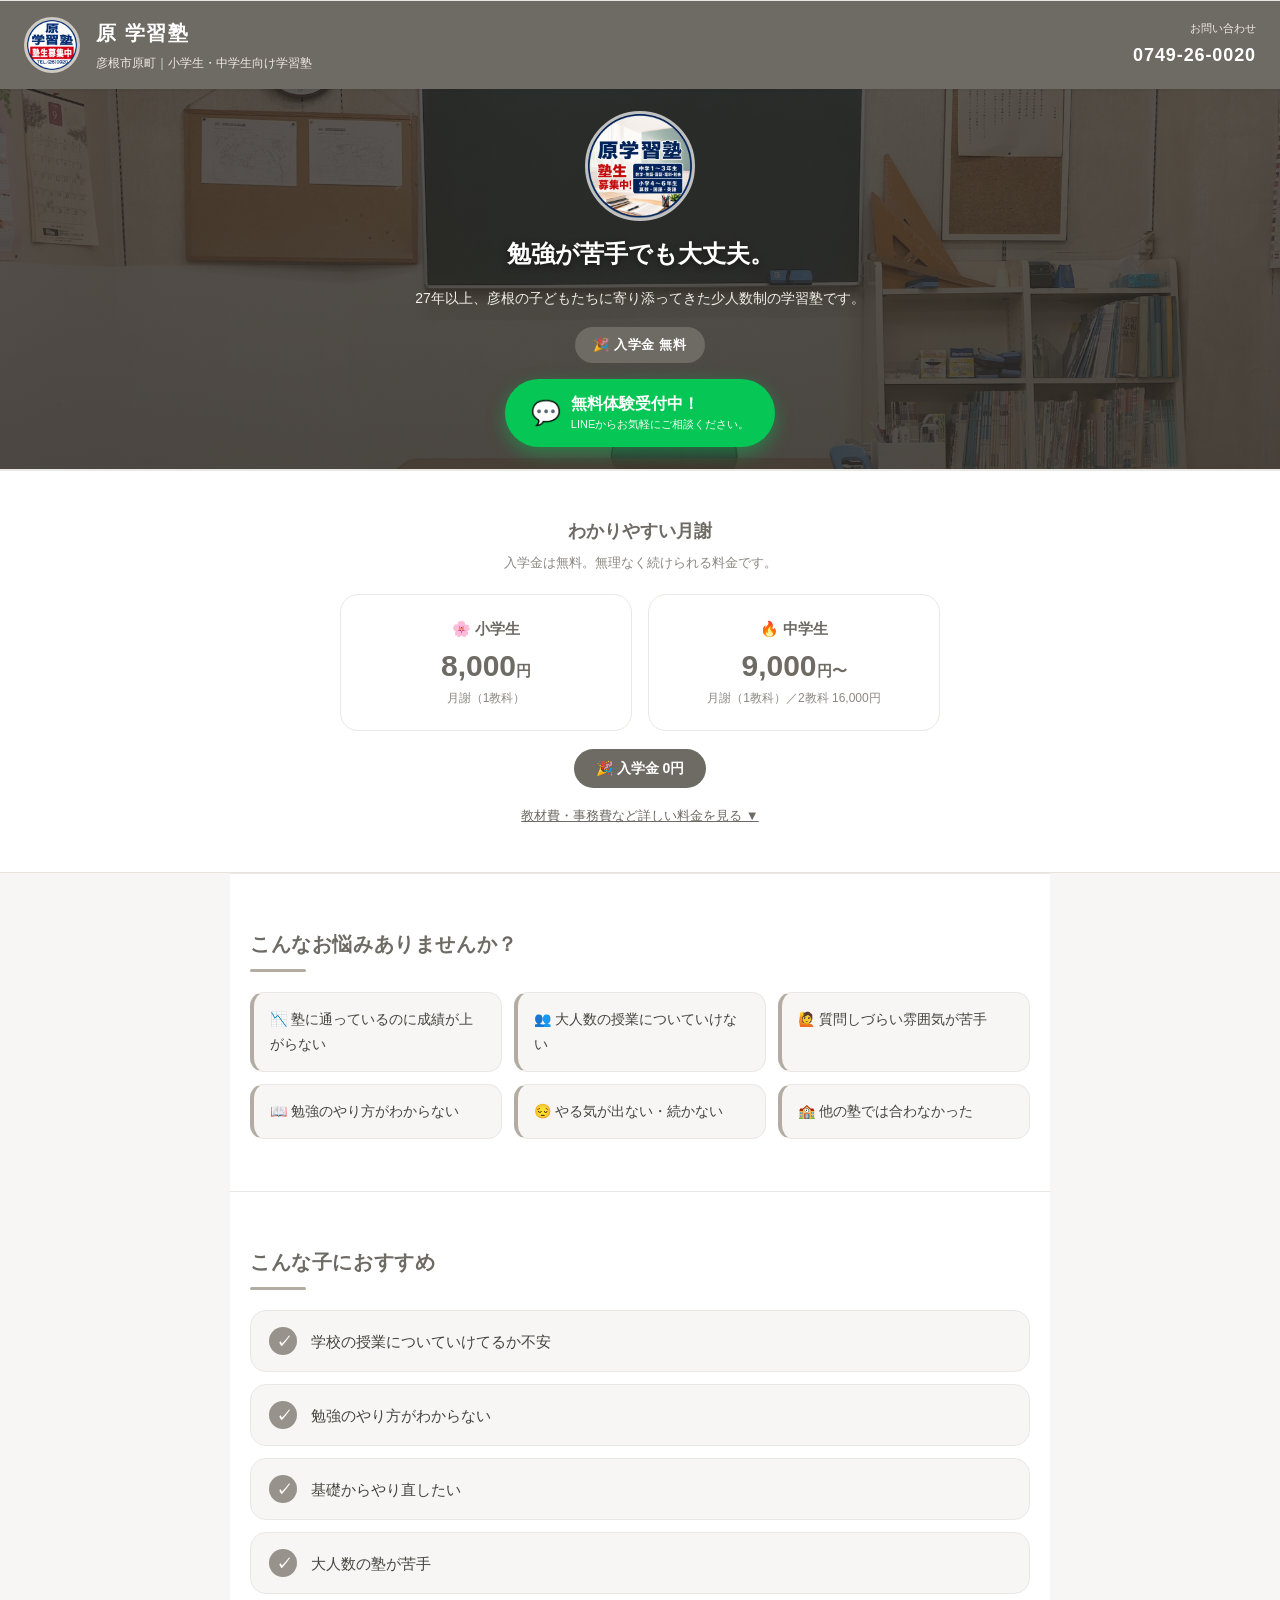
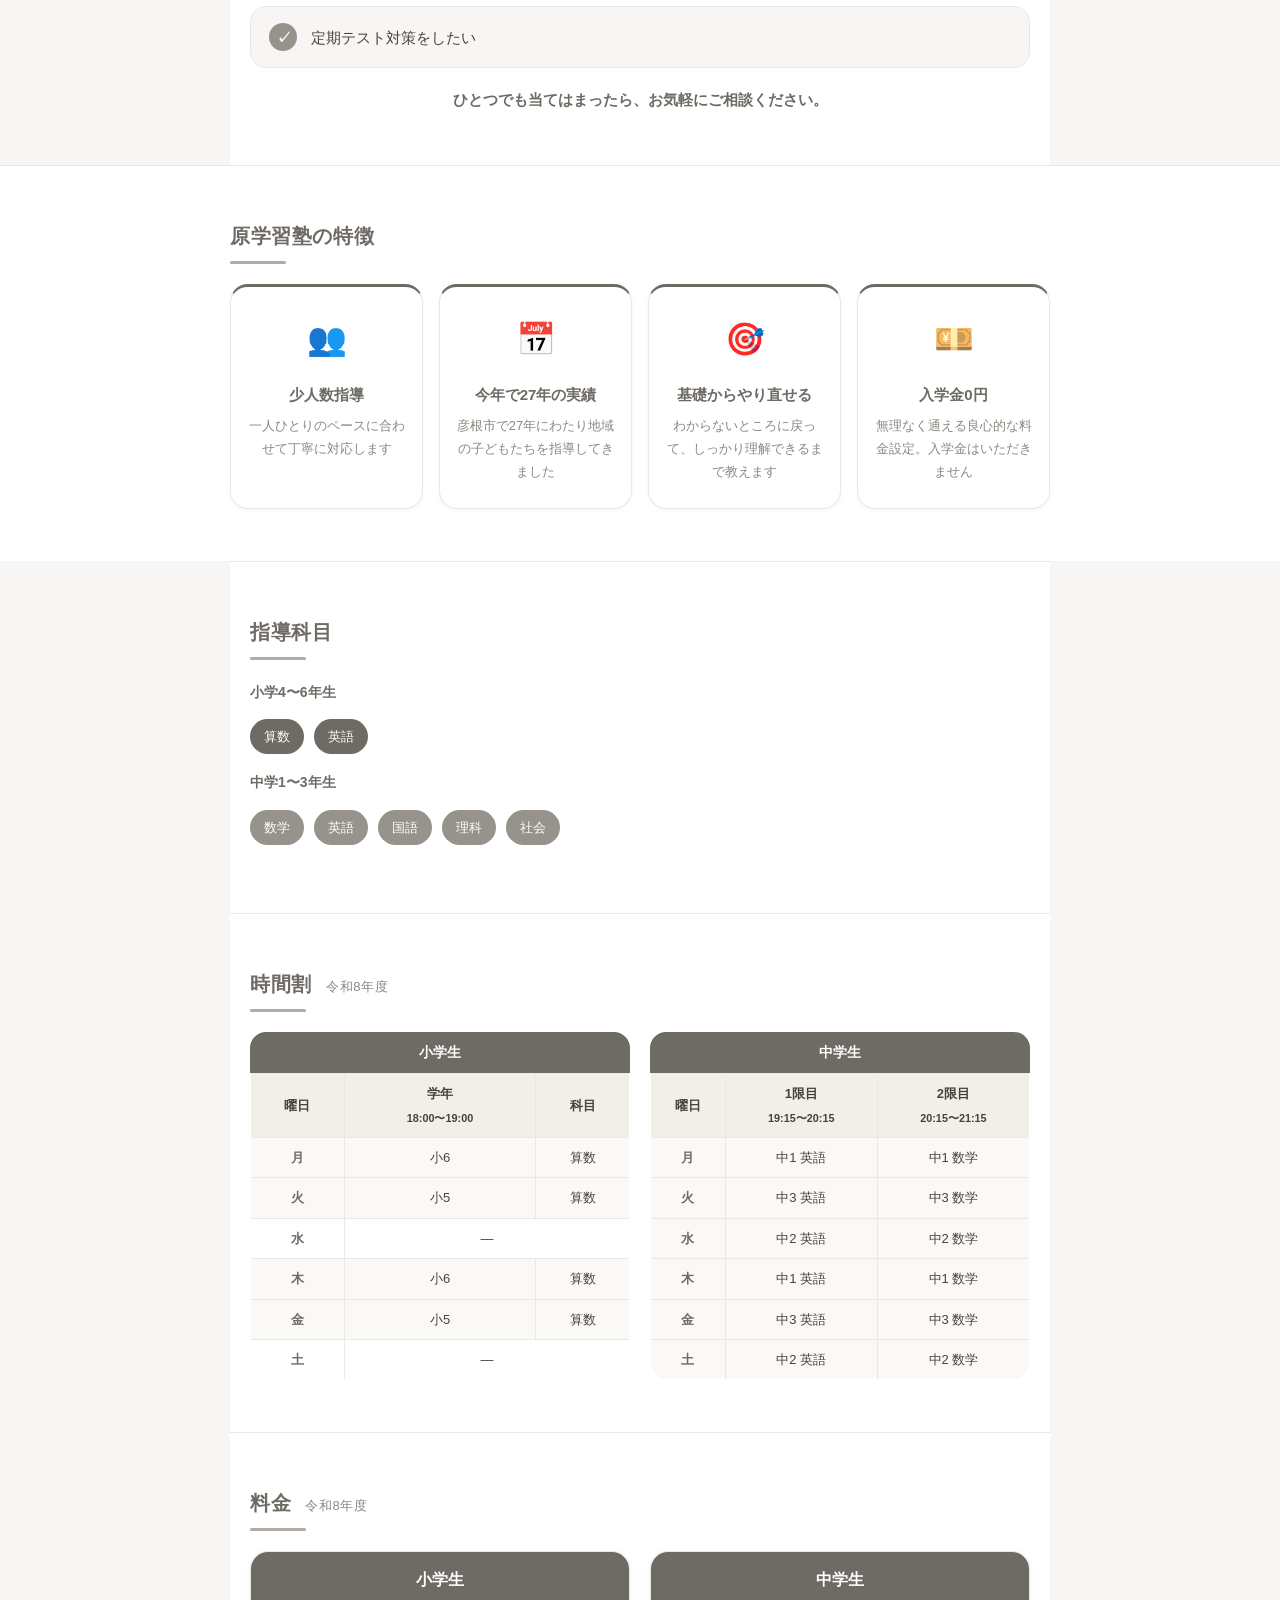
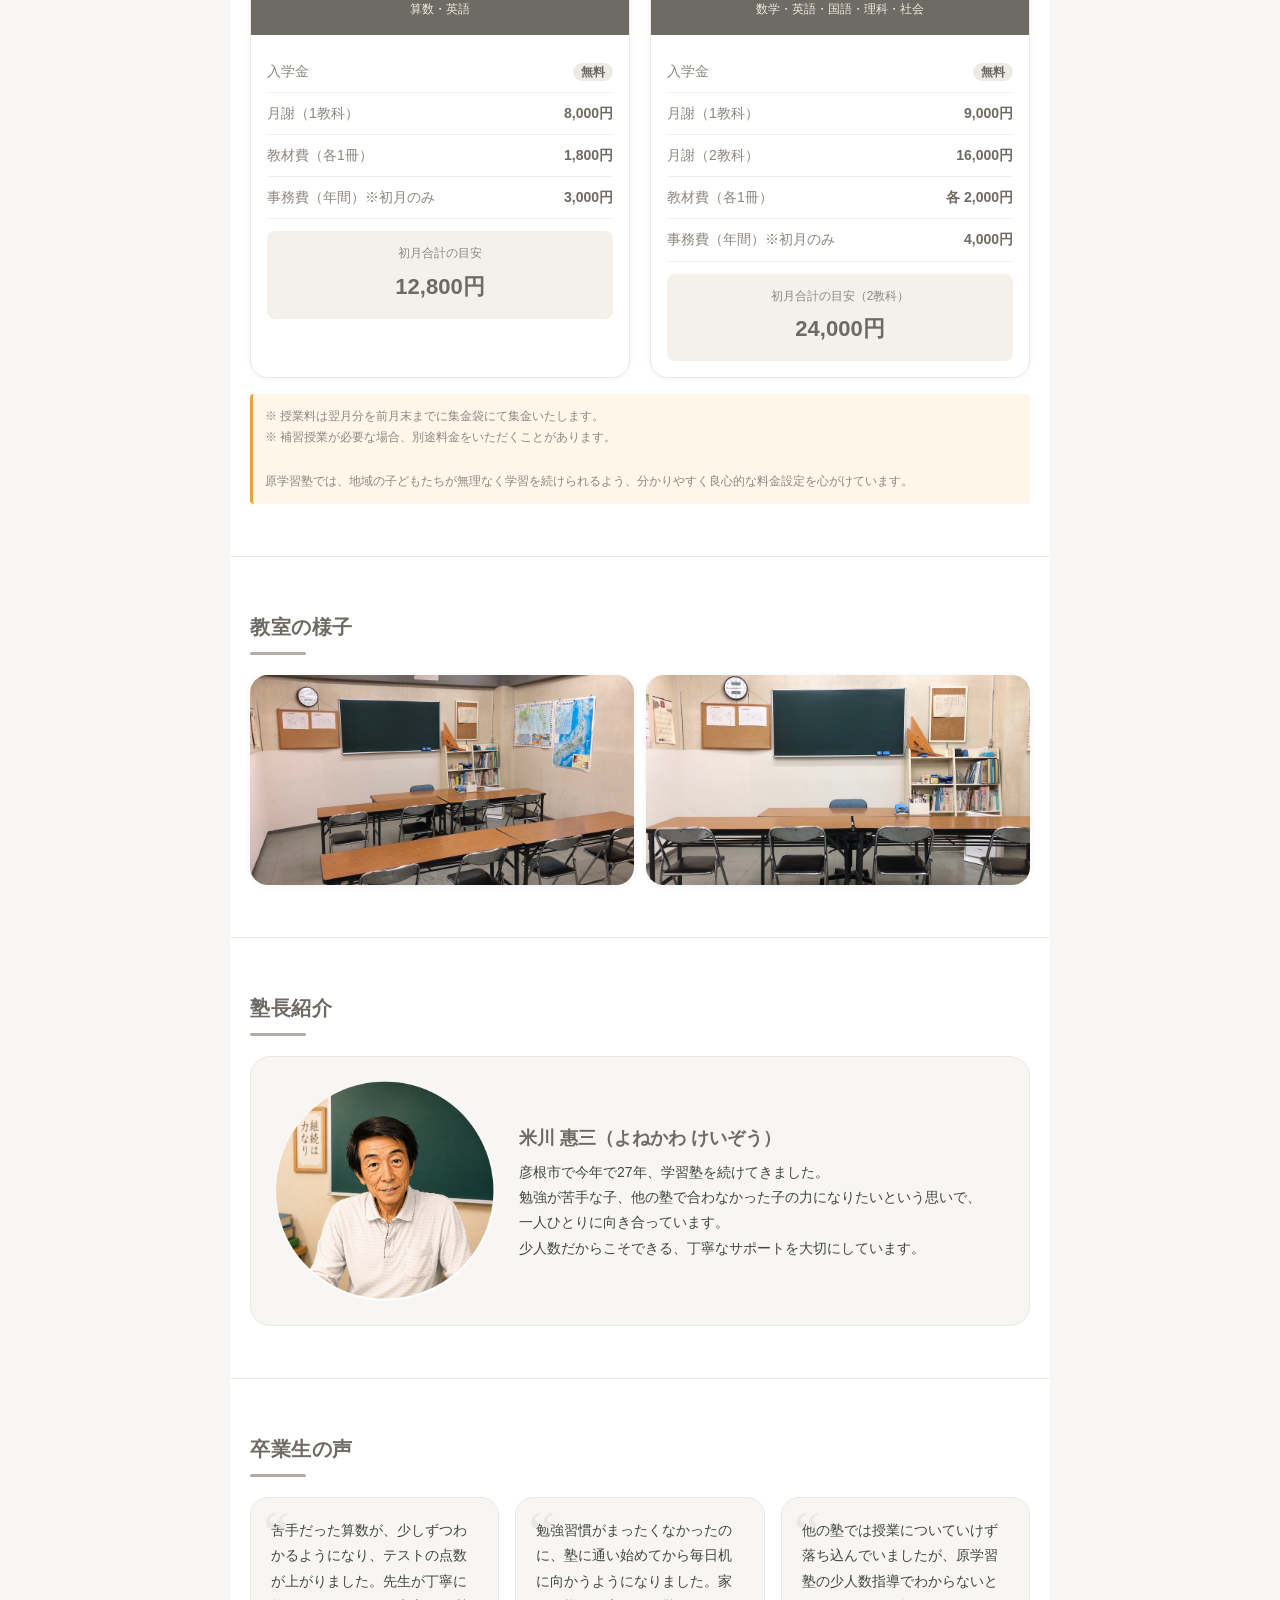
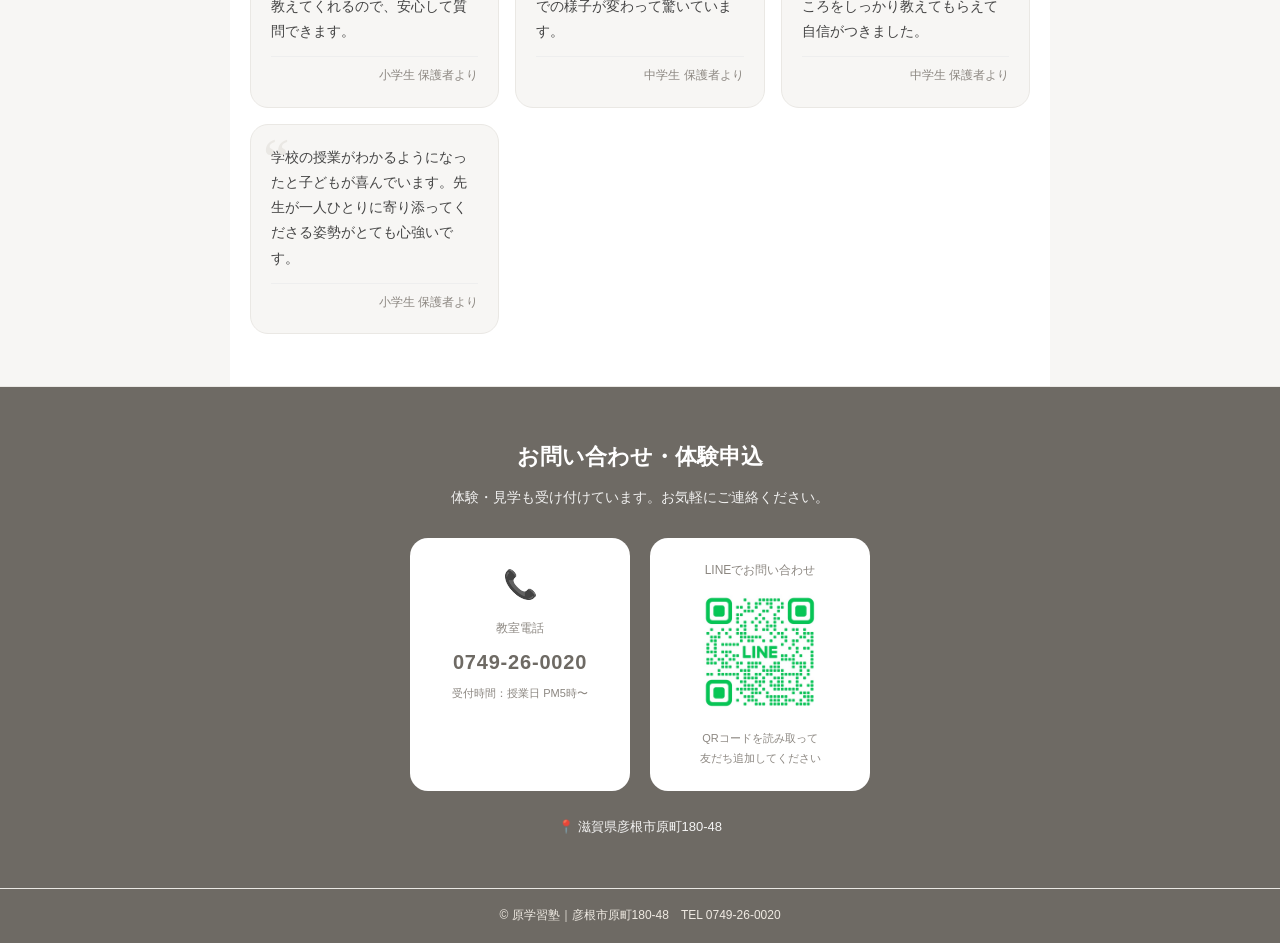
==== commit 7d30f304: "白ベースの清潔感あるデザインに変更 Co-Authored-By: Claude Opus 4.8 <noreply@anthropic.com>" ====
--- a/index.html
+++ b/index.html
@@ -47,20 +47,20 @@
 </script>
 <style>
 :root {
-  --navy: #776f66;   /* 上品な濃いグレージュ（メイン） */
-  --blue: #9a9288;   /* やわらかいグレージュ（サブ） */
-  --red: #a89684;    /* 落ち着いたベージュ（アクセント線） */
-  --light: #faf7f2;  /* 生成り（背景） */
+  --navy: #6e6a64;   /* 落ち着いたグレー（メイン） */
+  --blue: #97928b;   /* やわらかいグレー（サブ） */
+  --red: #b3aca3;    /* うすいグレージュ（アクセント線） */
+  --light: #f7f6f4;  /* ほんのり生成りの淡いグレー（背景） */
   --white: #ffffff;
-  --text: #4f4a44;   /* やわらかいチャコール */
-  --muted: #918a82;
-  --cream-line: #e8e3db;  /* やさしい枠線 */
+  --text: #46433f;   /* やわらかいチャコール */
+  --muted: #8c8781;
+  --cream-line: #eae8e4;  /* やさしい枠線 */
   /* 旧アクセント色は同系色に統一 */
-  --pop-yellow: #c9bfae;
-  --pop-pink: #c4b8ac;
-  --pop-green: #a8a196;
-  --pop-sky: #aeaba4;
-  --pop-lavender: #a9a29a;
+  --pop-yellow: #cec9c1;
+  --pop-pink: #c7c1ba;
+  --pop-green: #97928b;
+  --pop-sky: #b0aca6;
+  --pop-lavender: #a8a49e;
 }
 * { box-sizing: border-box; margin: 0; padding: 0; }
 body {
@@ -356,8 +356,8 @@
 
 /* ===== 特徴セクション ===== */
 .features-section {
-  background: var(--navy);
-  color: white;
+  background: var(--light);
+  color: var(--text);
   max-width: 100%;
   padding: 50px 20px;
 }
@@ -366,7 +366,7 @@
   margin: 0 auto;
 }
 .features-inner .section-title {
-  color: white;
+  color: var(--navy);
   border-color: var(--red);
 }
 .features-grid {
@@ -740,6 +740,44 @@
 
 /* トップへ戻るボタン */
 .to-top { background: var(--navy); }
+
+/* ===== 白ベースの清潔感 ===== */
+/* 交互の背景を白寄りに（区切りは細い線で表現） */
+.recommend-section,
+.schedule-section,
+.classroom-section,
+.voice-section,
+.features-section,
+.fee-highlight {
+  background: var(--white);
+  border-top: 1px solid var(--cream-line);
+}
+.worry-section,
+.subjects-section,
+.pricing-section,
+.teacher-section {
+  background: var(--white);
+  border-top: 1px solid var(--cream-line);
+}
+
+/* カード類は白地に細い線で軽やかに */
+.worry-item { background: var(--light); box-shadow: none; }
+.recommend-item { background: var(--light); box-shadow: none; }
+.feature-card { background: var(--white); box-shadow: 0 1px 4px rgba(0,0,0,0.04); }
+.voice-card { background: var(--light); box-shadow: none; }
+.pricing-card { box-shadow: 0 1px 6px rgba(0,0,0,0.05); }
+.fee-card { background: var(--white); box-shadow: none; }
+.teacher-card { background: var(--light); }
+.gallery img { box-shadow: 0 1px 6px rgba(0,0,0,0.06); }
+
+/* 余白を広げて抜け感を出す */
+section { padding: 52px 20px; }
+.features-section { padding: 52px 20px; }
+.fee-highlight { padding: 44px 20px; }
+
+/* 区切り線とヘッダー影を控えめに */
+.stripe, .divider { height: 1px; background: var(--cream-line); }
+header { box-shadow: 0 1px 3px rgba(0,0,0,0.06); }
 
 /* ===== スクロール表示アニメーション ===== */
 .reveal {
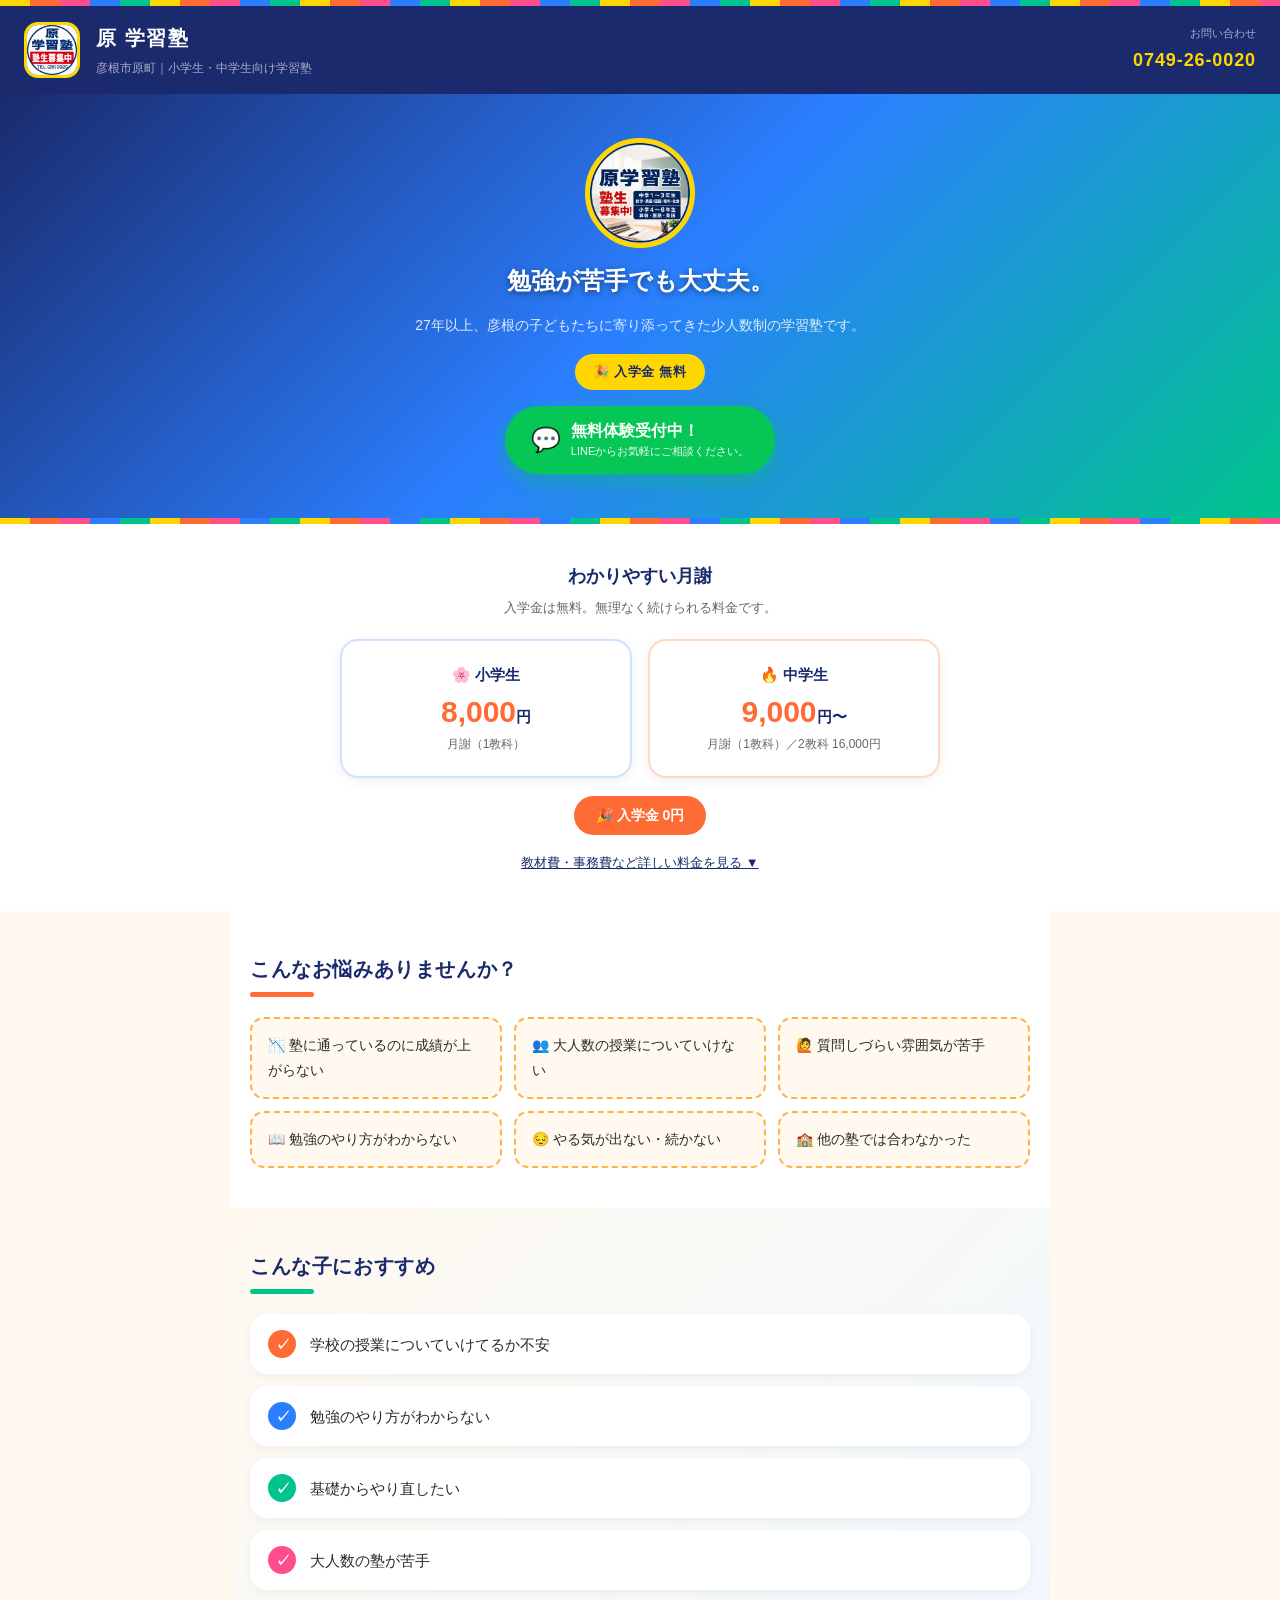
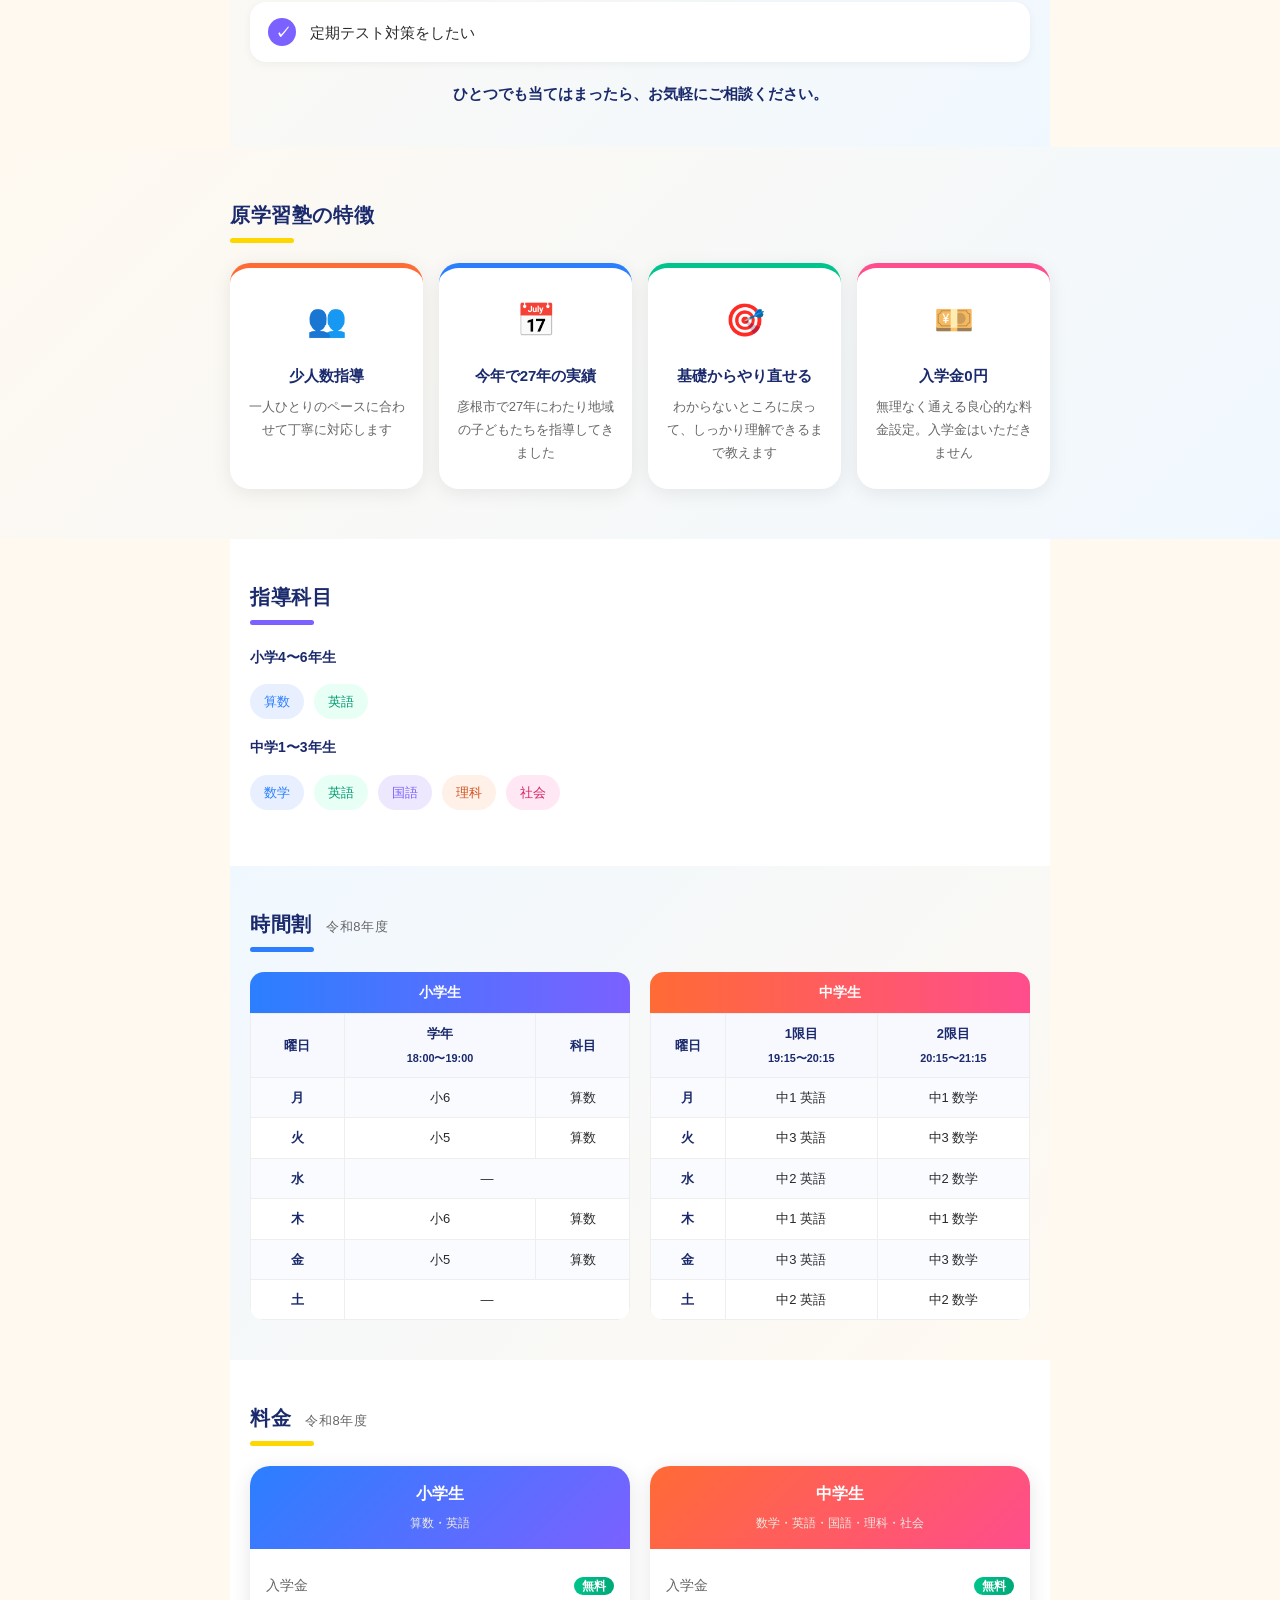
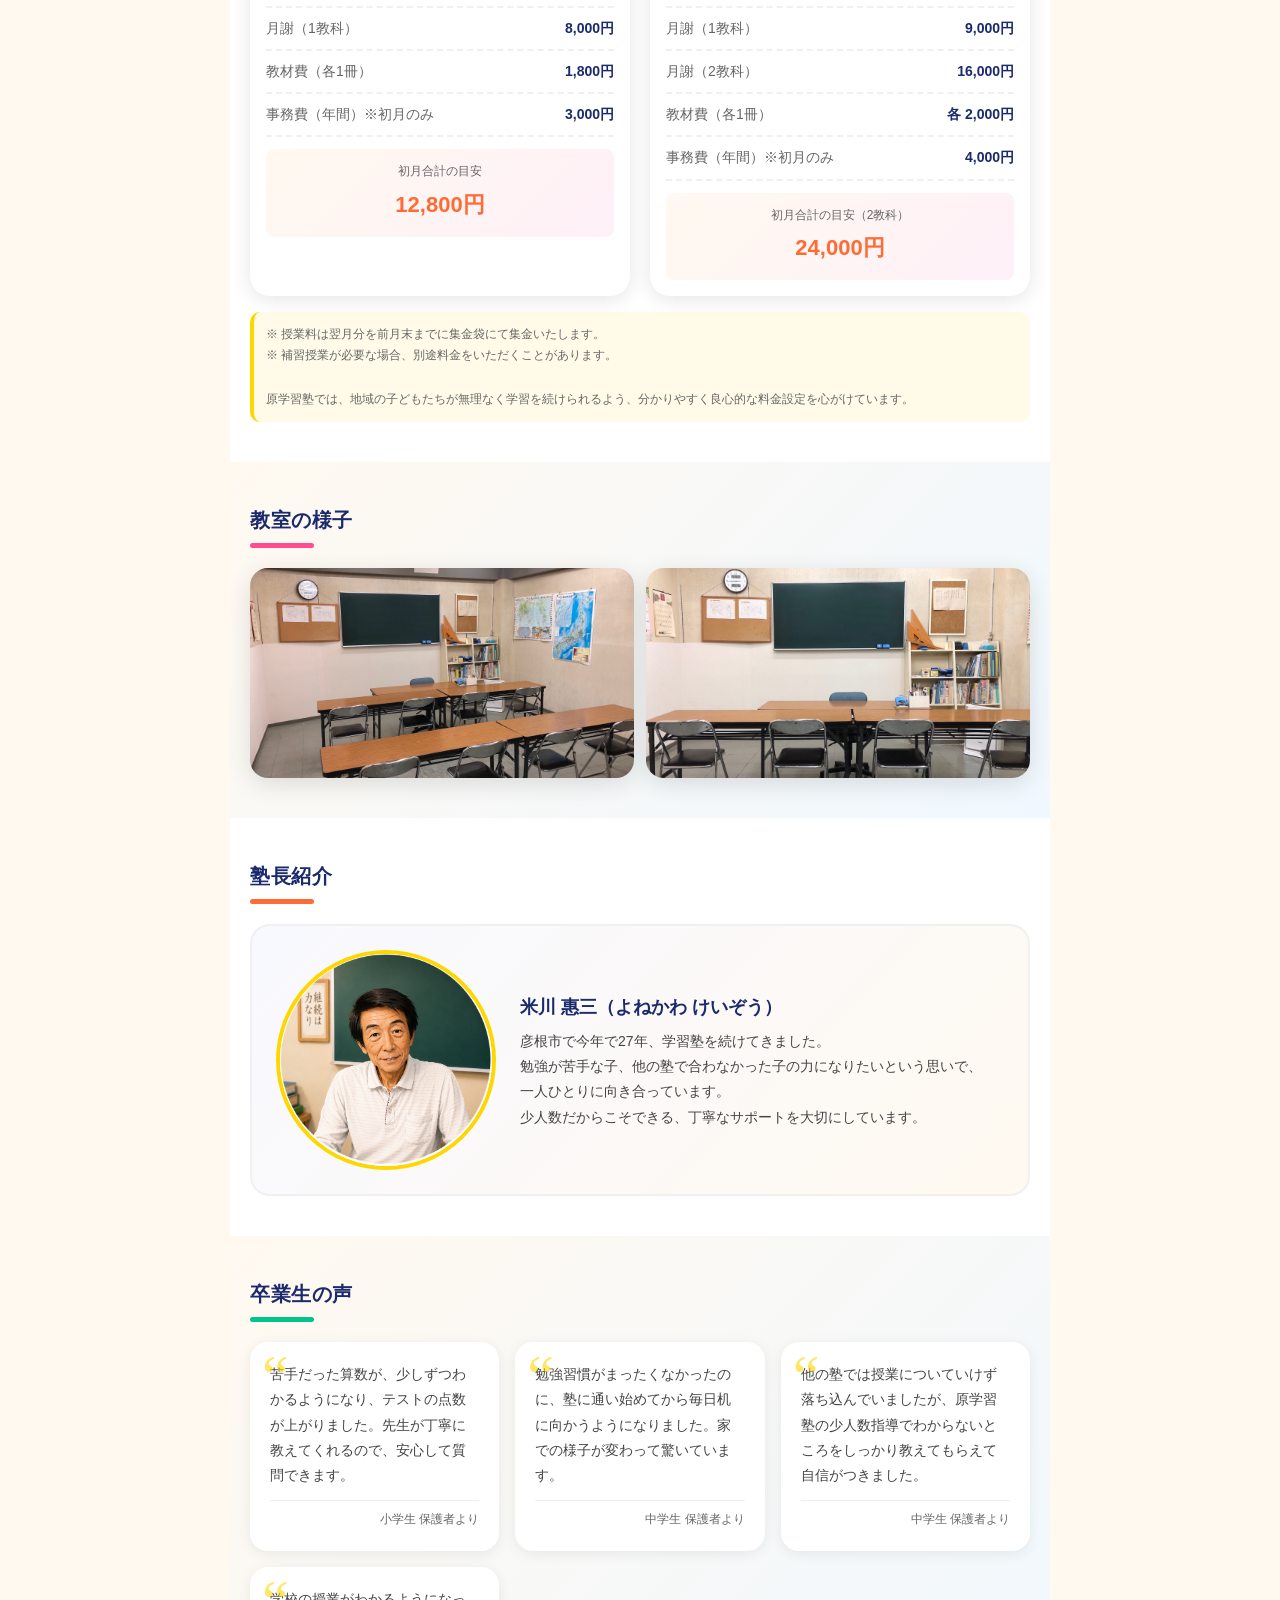
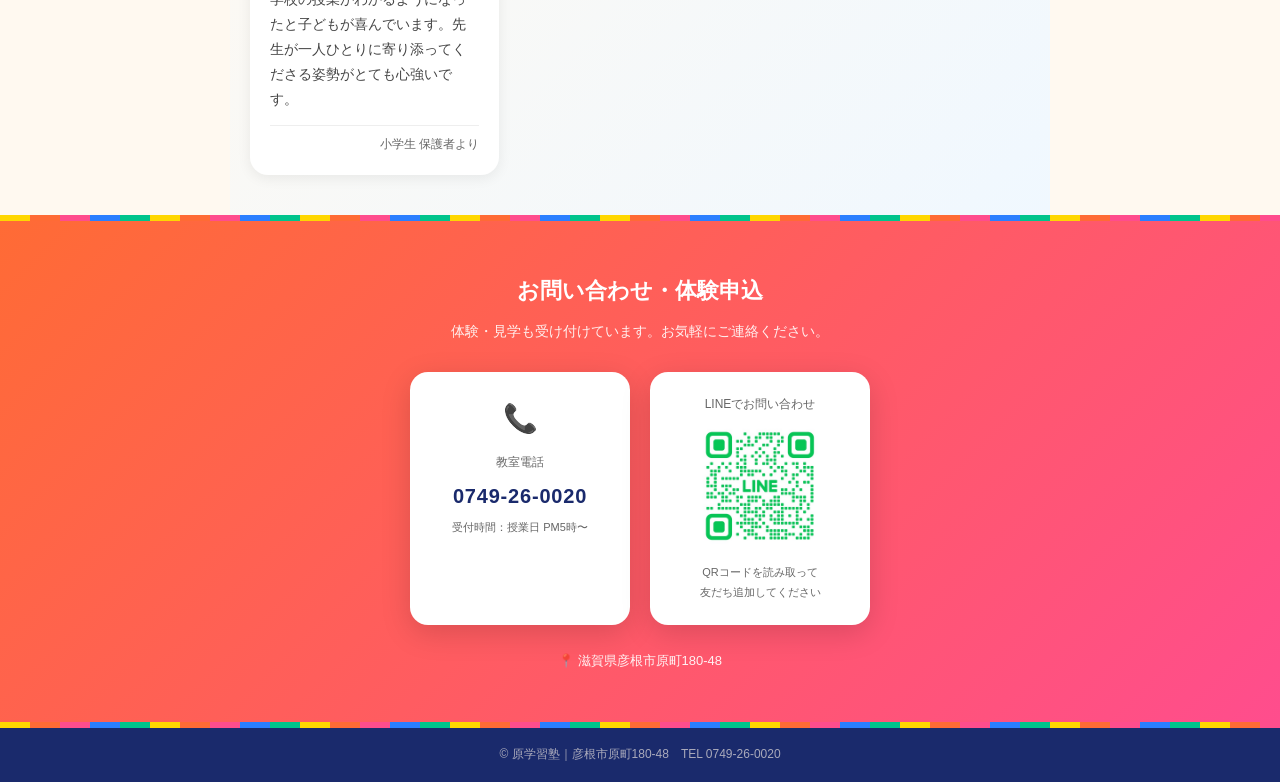
==== commit fa4e5575: "当初ご提案のアットホーム案（ポップ版）デザインを適用 Co-Authored-By: Claude Opus 4.8 <noreply@anthropic.com>" ====
--- a/index.html
+++ b/index.html
@@ -47,20 +47,19 @@
 </script>
 <style>
 :root {
-  --navy: #6e6a64;   /* 落ち着いたグレー（メイン） */
-  --blue: #97928b;   /* やわらかいグレー（サブ） */
-  --red: #b3aca3;    /* うすいグレージュ（アクセント線） */
-  --light: #f7f6f4;  /* ほんのり生成りの淡いグレー（背景） */
+  --navy: #1a2a6c;   /* 濃紺（メイン） */
+  --blue: #2B7FFF;   /* ブルー */
+  --red: #FF6B35;    /* オレンジ */
+  --light: #FFF9F0;  /* クリーム地 */
   --white: #ffffff;
-  --text: #46433f;   /* やわらかいチャコール */
-  --muted: #8c8781;
-  --cream-line: #eae8e4;  /* やさしい枠線 */
-  /* 旧アクセント色は同系色に統一 */
-  --pop-yellow: #cec9c1;
-  --pop-pink: #c7c1ba;
-  --pop-green: #97928b;
-  --pop-sky: #b0aca6;
-  --pop-lavender: #a8a49e;
+  --text: #2a2a2a;
+  --muted: #666666;
+  --cream-line: #f0e6d8;
+  --pop-yellow: #FFD700;
+  --pop-pink: #FF4D8D;
+  --pop-green: #00C48C;
+  --pop-sky: #2B7FFF;
+  --pop-lavender: #7B61FF;
 }
 * { box-sizing: border-box; margin: 0; padding: 0; }
 body {
@@ -654,8 +653,53 @@
 .cta-card { border-radius: 18px; }
 .mobile-bar a.mb-tel { background: var(--navy); }
 
-/* ===== アットホーム調整（色数を絞った落ち着いた統一感） ===== */
-/* セクション見出し：やさしい下線ひとつ */
+/* ===== 当初ご提案のアットホーム案（ポップ版）デザイン ===== */
+/* カラフルストライプ */
+.stripe, .divider {
+  height: 6px;
+  background: repeating-linear-gradient(
+    90deg,
+    var(--pop-yellow) 0px, var(--pop-yellow) 30px,
+    var(--red) 30px, var(--red) 60px,
+    var(--pop-pink) 60px, var(--pop-pink) 90px,
+    var(--blue) 90px, var(--blue) 120px,
+    var(--pop-green) 120px, var(--pop-green) 150px
+  );
+}
+
+/* ヘッダー */
+header {
+  background: var(--navy);
+  box-shadow: none;
+}
+header img.header-logo {
+  border-radius: 14px;
+  border: 3px solid var(--pop-yellow) !important;
+}
+.header-text p, header .header-tel span { color: #aac; }
+header .header-tel a { color: var(--pop-yellow); }
+
+/* ヒーロー：カラフルなグラデーション */
+.hero {
+  height: auto;
+  min-height: 380px;
+  background: linear-gradient(135deg, #1a2a6c 0%, #2B7FFF 50%, #00C48C 100%);
+  display: flex;
+  align-items: center;
+  justify-content: center;
+}
+.hero img.hero-bg { display: none; }
+.hero-overlay { display: none; }
+.hero-content {
+  position: static;
+  padding: 44px 20px;
+  width: 100%;
+}
+.hero-content img.hero-logo { border: 5px solid var(--pop-yellow); }
+.hero-content p { color: rgba(255,255,255,0.85); }
+.hero-badge { background: var(--pop-yellow); color: var(--navy); }
+
+/* セクション見出し：丸みのある下線 */
 .section-title {
   border-left: none;
   padding-left: 0;
@@ -667,117 +711,150 @@
   content: "";
   position: absolute;
   left: 0; bottom: 0;
-  width: 56px; height: 3px;
-  border-radius: 3px;
+  width: 64px; height: 5px;
+  border-radius: 5px;
   background: var(--red);
 }
-
-/* お悩みカード */
+.recommend-section .section-title::after { background: var(--pop-green); }
+.subjects-section .section-title::after { background: var(--pop-lavender); }
+.schedule-section .section-title::after { background: var(--blue); }
+.pricing-section .section-title::after { background: var(--pop-yellow); }
+.classroom-section .section-title::after { background: var(--pop-pink); }
+.voice-section .section-title::after { background: var(--pop-green); }
+
+/* セクション背景 */
+.worry-section, .subjects-section, .pricing-section, .teacher-section { background: var(--white); }
+.recommend-section, .classroom-section { background: linear-gradient(135deg, #FFF9F0, #F0F8FF); }
+.schedule-section { background: linear-gradient(135deg, #F0F8FF, #FFF9F0); }
+.features-section { background: linear-gradient(135deg, #FFF9F0 0%, #F0F8FF 100%); color: var(--text); }
+.features-inner .section-title { color: var(--navy); }
+.features-inner .section-title::after { background: var(--pop-yellow); }
+.voice-section { background: linear-gradient(135deg, #FFF9F0, #F0F8FF); }
+
+/* お悩みカード：破線でやわらかく */
 .worry-item {
-  background: var(--white);
-  border: 1px solid var(--cream-line);
-  border-left: 4px solid var(--red);
-  box-shadow: 0 1px 6px rgba(110,100,90,0.07);
+  background: #FFF9F0;
+  border: 2px dashed #FFB347;
+  border-left: 2px dashed #FFB347;
+  border-radius: 14px;
+  box-shadow: none;
 }
 
 /* おすすめリスト */
 .recommend-item {
-  border: 1px solid var(--cream-line);
-  box-shadow: 0 1px 6px rgba(110,100,90,0.07);
-}
-.recommend-item .check { background: var(--blue); }
-
-/* 特徴カード */
+  background: var(--white);
+  border: none;
+  border-radius: 16px;
+  box-shadow: 0 2px 8px rgba(0,0,0,0.05);
+}
+.recommend-item:nth-child(1) .check { background: var(--red); }
+.recommend-item:nth-child(2) .check { background: var(--blue); }
+.recommend-item:nth-child(3) .check { background: var(--pop-green); }
+.recommend-item:nth-child(4) .check { background: var(--pop-pink); }
+.recommend-item:nth-child(5) .check { background: var(--pop-lavender); }
+
+/* 特徴カード：上部にカラーライン＋ホバーで浮く */
 .feature-card {
-  border: 1px solid var(--cream-line);
-  border-top: 3px solid var(--navy);
-  box-shadow: 0 2px 10px rgba(110,100,90,0.08);
-}
-
-/* 科目タグ */
-.tag { background: var(--navy); }
-.tag.red { background: var(--blue); }
-
-/* 時間割 */
-.schedule-table-wrap h3 { background: var(--navy); }
-table.schedule { border: 1px solid var(--cream-line); border-top: none; }
-table.schedule th { background: #f2efe9; color: var(--text); }
-table.schedule th, table.schedule td { border-color: var(--cream-line); }
+  background: var(--white);
+  border: none;
+  border-top: 5px solid var(--red);
+  border-radius: 20px;
+  box-shadow: 0 4px 20px rgba(0,0,0,0.08);
+  transition: transform 0.2s;
+}
+.feature-card:hover { transform: translateY(-4px); }
+.feature-card:nth-child(2) { border-top-color: var(--blue); }
+.feature-card:nth-child(3) { border-top-color: var(--pop-green); }
+.feature-card:nth-child(4) { border-top-color: var(--pop-pink); }
+
+/* 科目タグ：カラフル */
+.subject-tags .tag:nth-child(1) { background: #E8F0FF; color: var(--blue); }
+.subject-tags .tag:nth-child(2) { background: #E8FFF6; color: #00996d; }
+.subject-tags .tag:nth-child(3) { background: #EEE8FF; color: var(--pop-lavender); }
+.subject-tags .tag:nth-child(4) { background: #FFF0E8; color: #d1521f; }
+.subject-tags .tag:nth-child(5) { background: #FFE8F3; color: #d61e64; }
+
+/* 時間割：グラデーション見出し */
+.schedule-table-wrap:nth-child(1) h3 {
+  background: linear-gradient(90deg, var(--blue), var(--pop-lavender));
+  border-radius: 14px 14px 0 0;
+}
+.schedule-table-wrap:nth-child(2) h3 {
+  background: linear-gradient(90deg, var(--red), var(--pop-pink));
+  border-radius: 14px 14px 0 0;
+}
+table.schedule { border: none; border-radius: 0 0 14px 14px; }
+table.schedule th { background: #f8f9ff; color: var(--navy); }
+table.schedule th, table.schedule td { border: 1px solid #eee; }
 table.schedule td.day { color: var(--navy); }
 table.schedule tr.elem td,
 table.schedule tr.mid1 td,
 table.schedule tr.mid2 td,
-table.schedule tr.mid3 td { background: #fbf9f5; }
-
-/* 料金カード */
+table.schedule tr.mid3 td { background: transparent; }
+table.schedule tbody tr:nth-child(odd) td { background: #fafbff; }
+
+/* 料金カード：グラデーションヘッダー */
 .pricing-card {
-  border: 1px solid var(--cream-line);
-  box-shadow: 0 2px 12px rgba(110,100,90,0.1);
-}
-.pricing-card .pricing-card-header { background: var(--navy); }
-.pricing-total { background: #f4f1eb; }
-.free-badge { background: #eceae4; color: #6b665e; }
+  border: none;
+  border-radius: 20px;
+  box-shadow: 0 4px 20px rgba(0,0,0,0.1);
+}
+.pricing-card:nth-child(1) .pricing-card-header {
+  background: linear-gradient(135deg, var(--blue), var(--pop-lavender));
+}
+.pricing-card:nth-child(2) .pricing-card-header {
+  background: linear-gradient(135deg, var(--red), var(--pop-pink));
+}
+.pricing-row { border-bottom: 2px dashed #f0f0f0; }
+.pricing-total { background: linear-gradient(135deg, #FFF9F0, #FFF0F8); }
+.pricing-total .total-amount { color: var(--red); }
+.free-badge { background: linear-gradient(90deg, var(--pop-green), #00a878); color: white; }
+.pricing-note { background: #FFFBE8; border-left: 4px solid var(--pop-yellow); border-radius: 10px; }
 
 /* 月謝ハイライト */
-.fee-card { border: 1px solid var(--cream-line); }
-.fee-highlight .fee-free { background: var(--navy); }
+.fee-highlight { background: var(--white); border-bottom: none; }
+.fee-card {
+  border: 2px solid #f0e6d8;
+  border-radius: 18px;
+  box-shadow: 0 3px 12px rgba(0,0,0,0.06);
+}
+.fee-card:nth-child(1) { border-color: #cfe2ff; }
+.fee-card:nth-child(2) { border-color: #ffd9c2; }
+.fee-card .fee-amount { color: var(--red); }
+.fee-highlight .fee-free { background: var(--red); }
 
 /* 卒業生の声 */
 .voice-card {
-  border: 1px solid var(--cream-line);
-  box-shadow: 0 2px 10px rgba(110,100,90,0.08);
-}
-.voice-card::before { color: var(--cream-line); opacity: 1; }
+  background: var(--white);
+  border: none;
+  border-radius: 18px;
+  box-shadow: 0 3px 14px rgba(0,0,0,0.07);
+}
+.voice-card::before { color: var(--pop-yellow); opacity: 0.6; }
 
 /* 塾長カード */
-.teacher-card { background: var(--white); border: 1px solid var(--cream-line); }
-.teacher-logo { border-color: var(--cream-line) !important; }
-
-/* CTA */
-.cta-section { background: var(--navy); }
+.teacher-card {
+  background: linear-gradient(135deg, #F8F9FF, #FFF9F0);
+  border: 2px solid #f0f0f0;
+  border-radius: 20px;
+}
+.teacher-logo { border: 4px solid var(--pop-yellow) !important; }
+
+/* 教室写真 */
+.gallery img { border-radius: 18px; box-shadow: 0 6px 24px rgba(0,0,0,0.12); }
+
+/* CTA：オレンジ→ピンク */
+.cta-section { background: linear-gradient(135deg, var(--red) 0%, var(--pop-pink) 100%); }
 .cta-section .cta-sub { color: rgba(255,255,255,0.9) !important; }
 .cta-address { color: rgba(255,255,255,0.92) !important; }
-
-/* トップへ戻るボタン */
+.cta-card { border-radius: 18px; box-shadow: 0 8px 30px rgba(0,0,0,0.15); }
+
+/* フッター */
+footer { background: var(--navy); color: #aab; }
+
+/* スマホ固定バー・トップへ戻る */
+.mobile-bar a.mb-tel { background: var(--red); }
 .to-top { background: var(--navy); }
-
-/* ===== 白ベースの清潔感 ===== */
-/* 交互の背景を白寄りに（区切りは細い線で表現） */
-.recommend-section,
-.schedule-section,
-.classroom-section,
-.voice-section,
-.features-section,
-.fee-highlight {
-  background: var(--white);
-  border-top: 1px solid var(--cream-line);
-}
-.worry-section,
-.subjects-section,
-.pricing-section,
-.teacher-section {
-  background: var(--white);
-  border-top: 1px solid var(--cream-line);
-}
-
-/* カード類は白地に細い線で軽やかに */
-.worry-item { background: var(--light); box-shadow: none; }
-.recommend-item { background: var(--light); box-shadow: none; }
-.feature-card { background: var(--white); box-shadow: 0 1px 4px rgba(0,0,0,0.04); }
-.voice-card { background: var(--light); box-shadow: none; }
-.pricing-card { box-shadow: 0 1px 6px rgba(0,0,0,0.05); }
-.fee-card { background: var(--white); box-shadow: none; }
-.teacher-card { background: var(--light); }
-.gallery img { box-shadow: 0 1px 6px rgba(0,0,0,0.06); }
-
-/* 余白を広げて抜け感を出す */
-section { padding: 52px 20px; }
-.features-section { padding: 52px 20px; }
-.fee-highlight { padding: 44px 20px; }
-
-/* 区切り線とヘッダー影を控えめに */
-.stripe, .divider { height: 1px; background: var(--cream-line); }
-header { box-shadow: 0 1px 3px rgba(0,0,0,0.06); }
 
 /* ===== スクロール表示アニメーション ===== */
 .reveal {
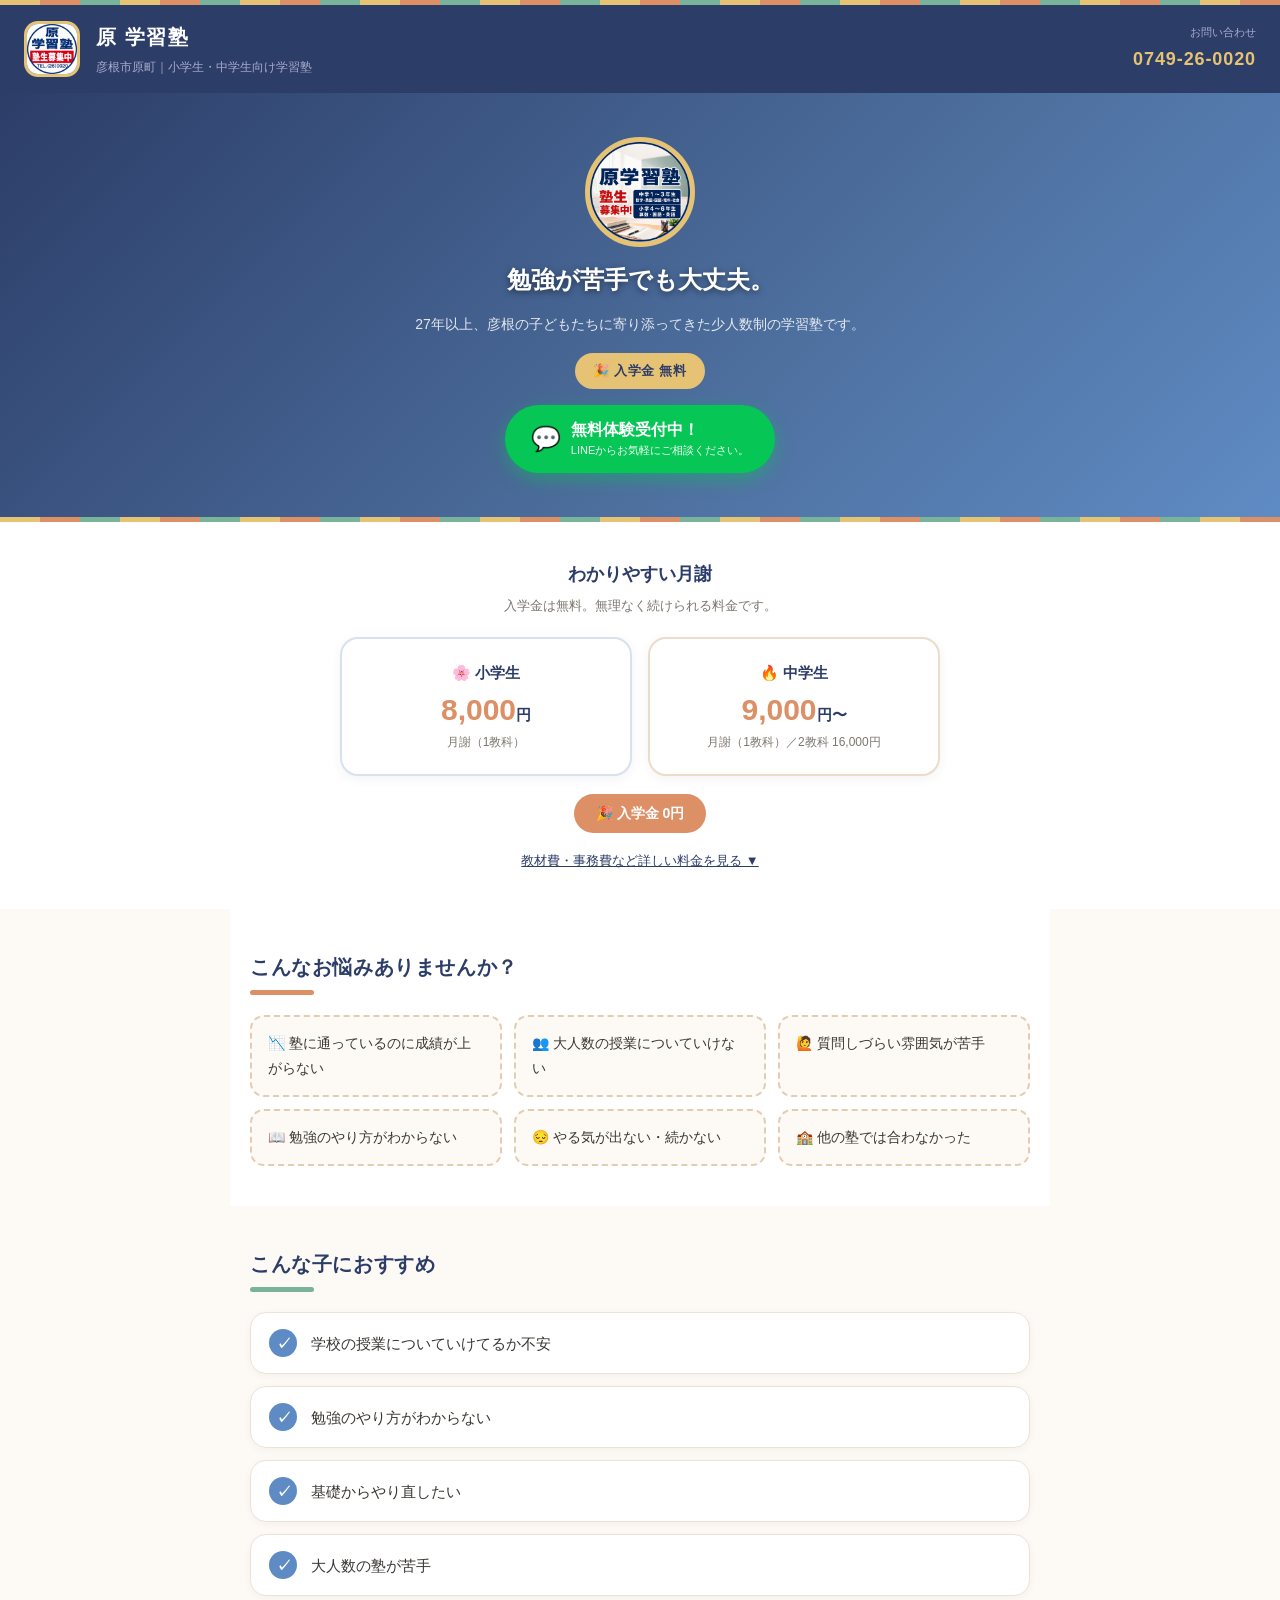
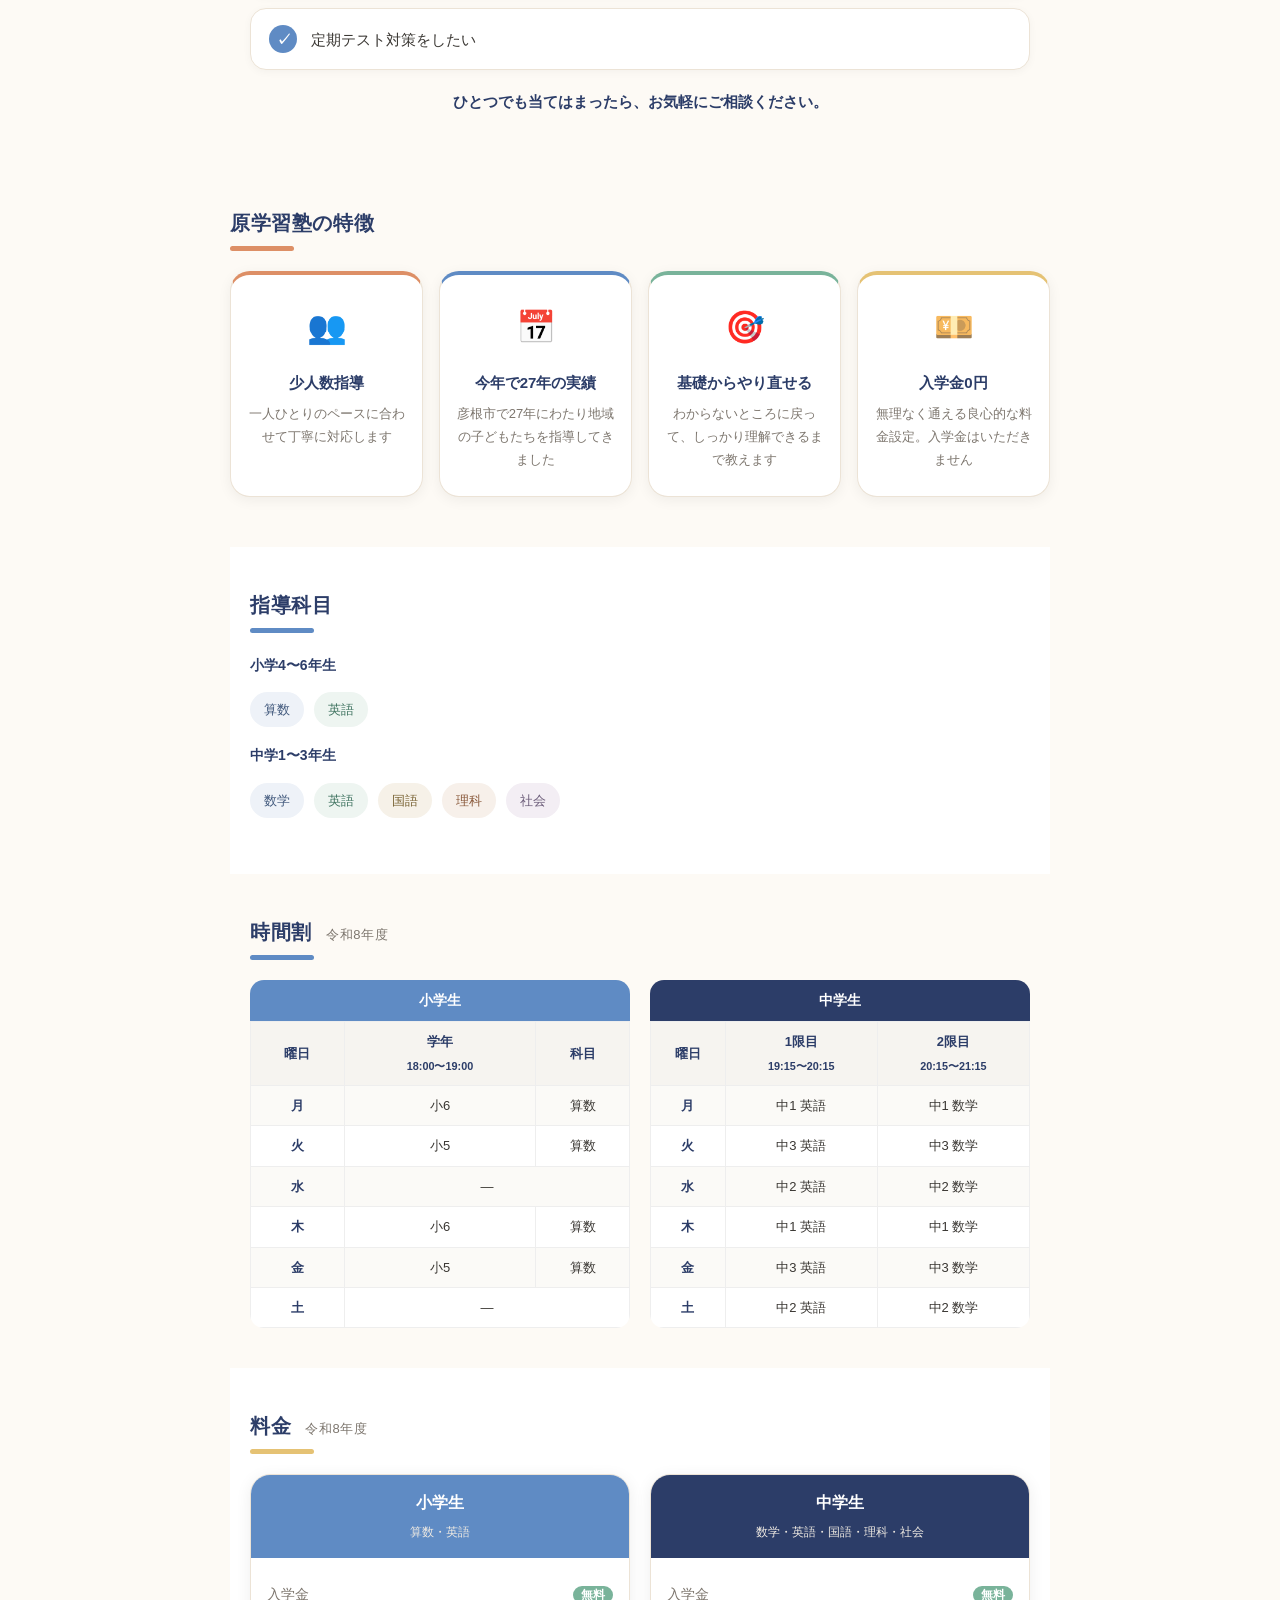
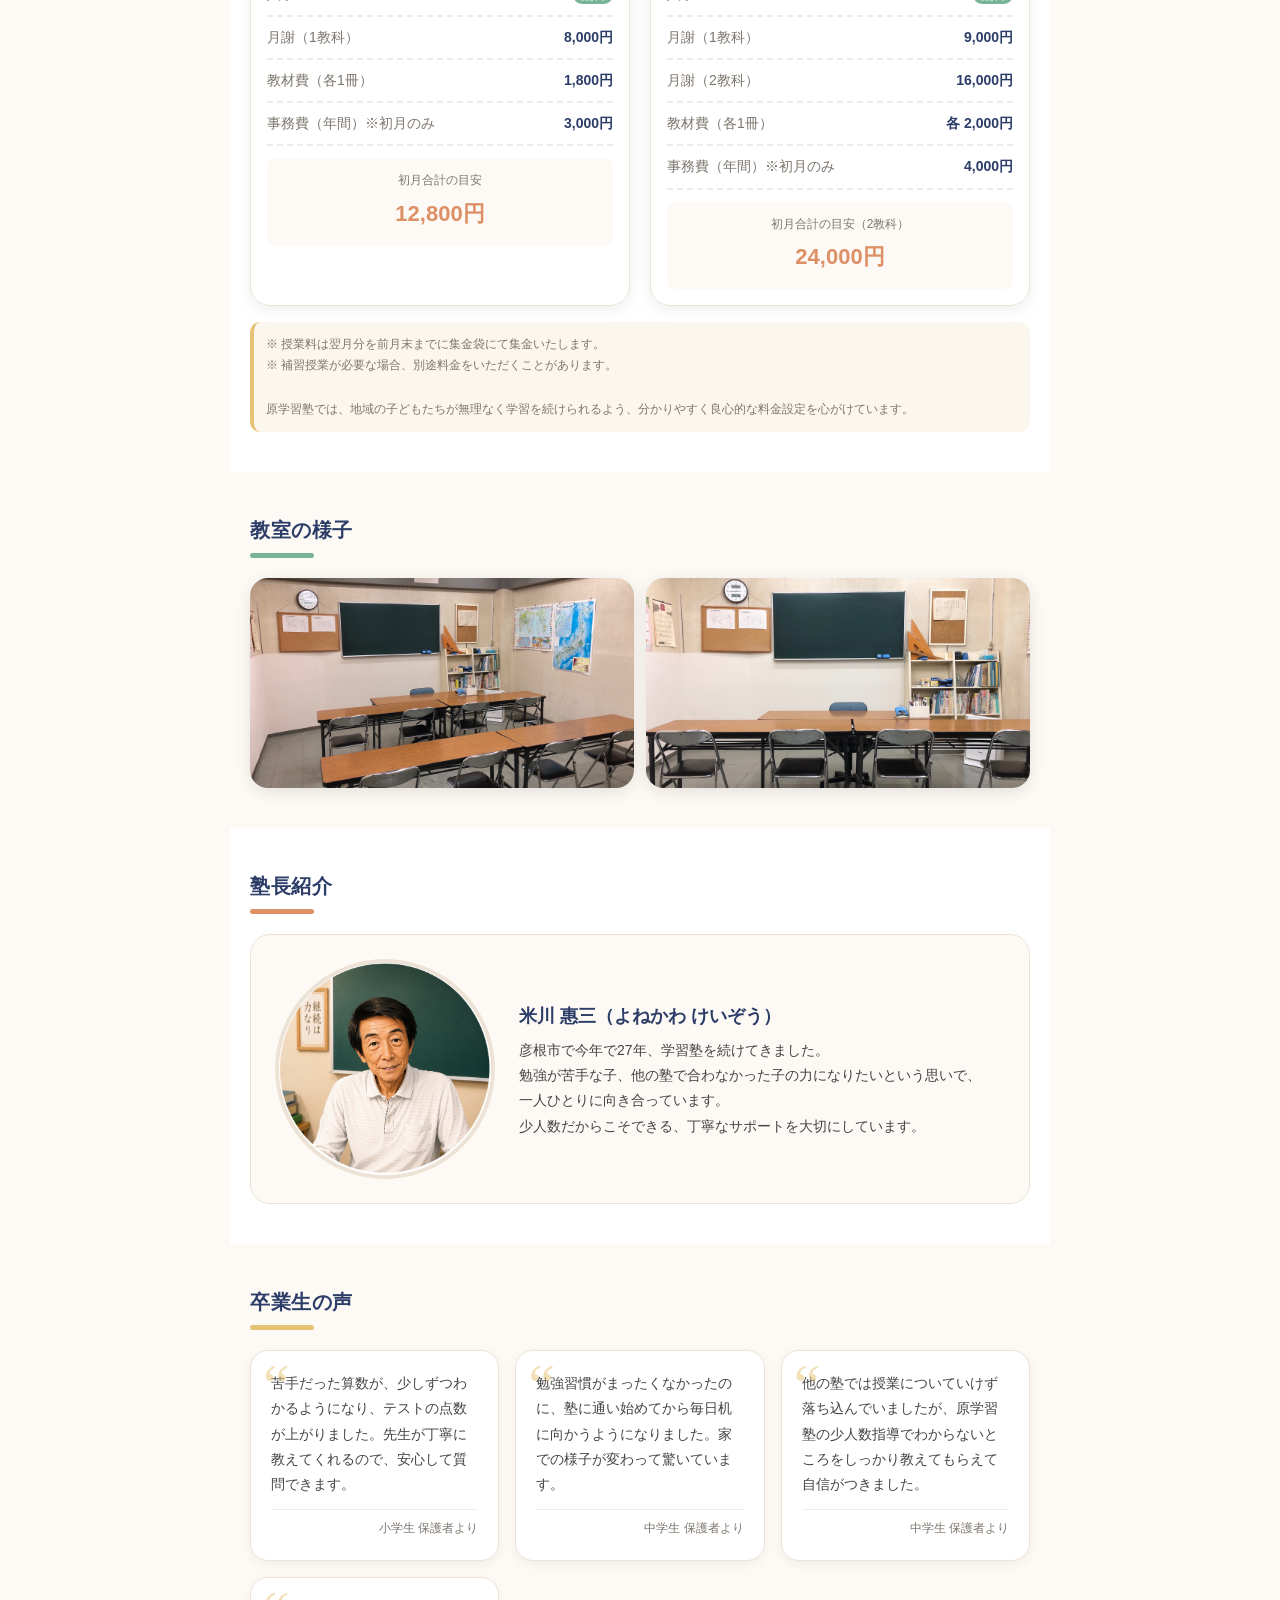
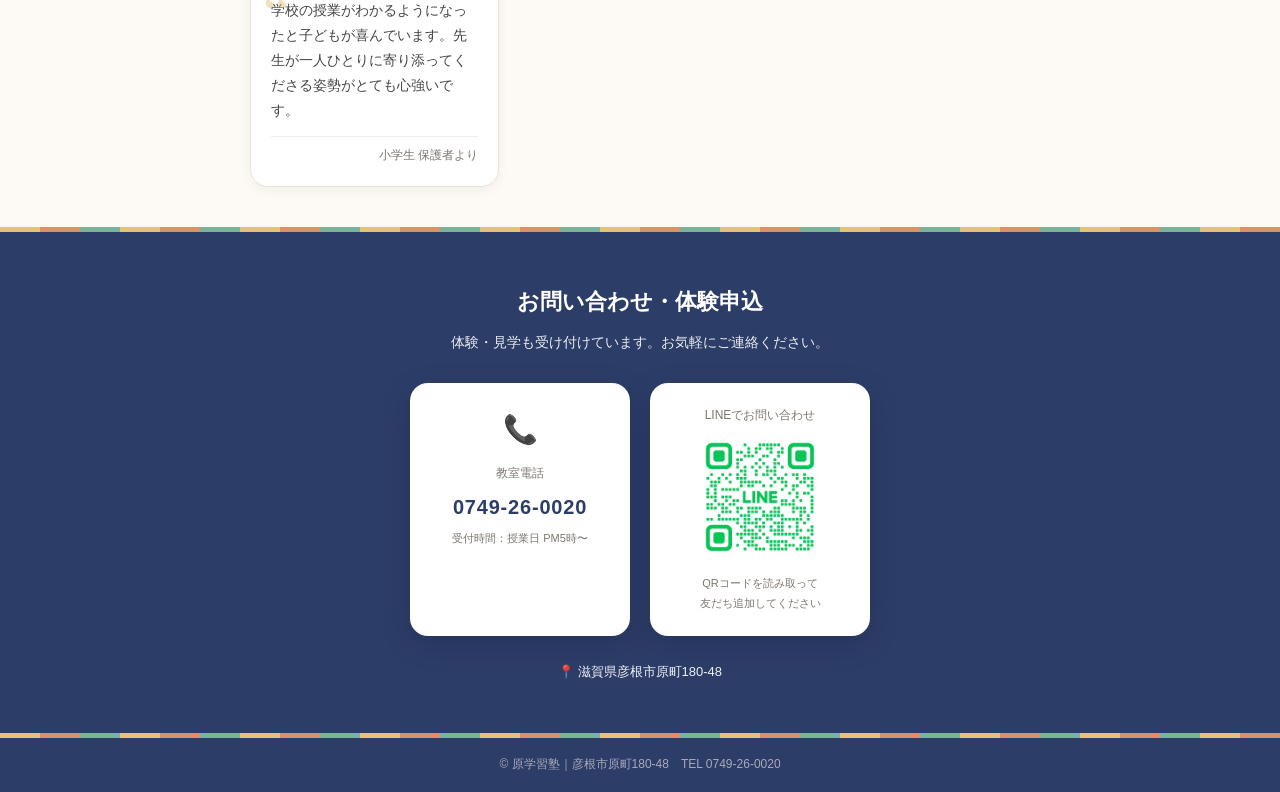
==== commit ff237c26: "配色を落ち着いたトーンに調整（彩度と色数を抑制） Co-Authored-By: Claude Opus 4.8 <noreply@anthropic.com>" ====
--- a/index.html
+++ b/index.html
@@ -47,19 +47,19 @@
 </script>
 <style>
 :root {
-  --navy: #1a2a6c;   /* 濃紺（メイン） */
-  --blue: #2B7FFF;   /* ブルー */
-  --red: #FF6B35;    /* オレンジ */
-  --light: #FFF9F0;  /* クリーム地 */
+  --navy: #2c3d68;   /* おだやかな紺（メイン） */
+  --blue: #5f8bc4;   /* くすみブルー */
+  --red: #dd8f66;    /* くすみオレンジ */
+  --light: #fdfaf5;  /* やさしいクリーム地 */
   --white: #ffffff;
-  --text: #2a2a2a;
-  --muted: #666666;
-  --cream-line: #f0e6d8;
-  --pop-yellow: #FFD700;
-  --pop-pink: #FF4D8D;
-  --pop-green: #00C48C;
-  --pop-sky: #2B7FFF;
-  --pop-lavender: #7B61FF;
+  --text: #3a3733;
+  --muted: #7d766e;
+  --cream-line: #ece3d6;
+  --pop-yellow: #e5c274;  /* くすみゴールド */
+  --pop-pink: #d597a6;    /* くすみピンク */
+  --pop-green: #79b39a;   /* くすみグリーン */
+  --pop-sky: #8fb0d4;
+  --pop-lavender: #9490bd; /* くすみラベンダー */
 }
 * { box-sizing: border-box; margin: 0; padding: 0; }
 body {
@@ -654,16 +654,14 @@
 .mobile-bar a.mb-tel { background: var(--navy); }
 
 /* ===== 当初ご提案のアットホーム案（ポップ版）デザイン ===== */
-/* カラフルストライプ */
+/* 落ち着いたアクセントライン（3色） */
 .stripe, .divider {
-  height: 6px;
+  height: 5px;
   background: repeating-linear-gradient(
     90deg,
-    var(--pop-yellow) 0px, var(--pop-yellow) 30px,
-    var(--red) 30px, var(--red) 60px,
-    var(--pop-pink) 60px, var(--pop-pink) 90px,
-    var(--blue) 90px, var(--blue) 120px,
-    var(--pop-green) 120px, var(--pop-green) 150px
+    var(--pop-yellow) 0px, var(--pop-yellow) 40px,
+    var(--red) 40px, var(--red) 80px,
+    var(--pop-green) 80px, var(--pop-green) 120px
   );
 }
 
@@ -683,7 +681,7 @@
 .hero {
   height: auto;
   min-height: 380px;
-  background: linear-gradient(135deg, #1a2a6c 0%, #2B7FFF 50%, #00C48C 100%);
+  background: linear-gradient(135deg, #2c3d68 0%, #4d6f9e 60%, #5f8bc4 100%);
   display: flex;
   align-items: center;
   justify-content: center;
@@ -716,26 +714,24 @@
   background: var(--red);
 }
 .recommend-section .section-title::after { background: var(--pop-green); }
-.subjects-section .section-title::after { background: var(--pop-lavender); }
+.subjects-section .section-title::after { background: var(--blue); }
 .schedule-section .section-title::after { background: var(--blue); }
 .pricing-section .section-title::after { background: var(--pop-yellow); }
-.classroom-section .section-title::after { background: var(--pop-pink); }
-.voice-section .section-title::after { background: var(--pop-green); }
-
-/* セクション背景 */
+.classroom-section .section-title::after { background: var(--pop-green); }
+.voice-section .section-title::after { background: var(--pop-yellow); }
+
+/* セクション背景：白と淡いクリームの交互 */
 .worry-section, .subjects-section, .pricing-section, .teacher-section { background: var(--white); }
-.recommend-section, .classroom-section { background: linear-gradient(135deg, #FFF9F0, #F0F8FF); }
-.schedule-section { background: linear-gradient(135deg, #F0F8FF, #FFF9F0); }
-.features-section { background: linear-gradient(135deg, #FFF9F0 0%, #F0F8FF 100%); color: var(--text); }
+.recommend-section, .classroom-section, .schedule-section, .voice-section { background: var(--light); }
+.features-section { background: var(--light); color: var(--text); }
 .features-inner .section-title { color: var(--navy); }
-.features-inner .section-title::after { background: var(--pop-yellow); }
-.voice-section { background: linear-gradient(135deg, #FFF9F0, #F0F8FF); }
+.features-inner .section-title::after { background: var(--red); }
 
 /* お悩みカード：破線でやわらかく */
 .worry-item {
-  background: #FFF9F0;
-  border: 2px dashed #FFB347;
-  border-left: 2px dashed #FFB347;
+  background: var(--light);
+  border: 2px dashed #e3cdb2;
+  border-left: 2px dashed #e3cdb2;
   border-radius: 14px;
   box-shadow: none;
 }
@@ -743,108 +739,100 @@
 /* おすすめリスト */
 .recommend-item {
   background: var(--white);
-  border: none;
+  border: 1px solid var(--cream-line);
   border-radius: 16px;
-  box-shadow: 0 2px 8px rgba(0,0,0,0.05);
-}
-.recommend-item:nth-child(1) .check { background: var(--red); }
-.recommend-item:nth-child(2) .check { background: var(--blue); }
-.recommend-item:nth-child(3) .check { background: var(--pop-green); }
-.recommend-item:nth-child(4) .check { background: var(--pop-pink); }
-.recommend-item:nth-child(5) .check { background: var(--pop-lavender); }
+  box-shadow: 0 2px 8px rgba(0,0,0,0.04);
+}
+.recommend-item .check { background: var(--blue); }
 
 /* 特徴カード：上部にカラーライン＋ホバーで浮く */
 .feature-card {
   background: var(--white);
-  border: none;
-  border-top: 5px solid var(--red);
+  border: 1px solid var(--cream-line);
+  border-top: 4px solid var(--red);
   border-radius: 20px;
-  box-shadow: 0 4px 20px rgba(0,0,0,0.08);
+  box-shadow: 0 3px 14px rgba(0,0,0,0.06);
   transition: transform 0.2s;
 }
 .feature-card:hover { transform: translateY(-4px); }
 .feature-card:nth-child(2) { border-top-color: var(--blue); }
 .feature-card:nth-child(3) { border-top-color: var(--pop-green); }
-.feature-card:nth-child(4) { border-top-color: var(--pop-pink); }
-
-/* 科目タグ：カラフル */
-.subject-tags .tag:nth-child(1) { background: #E8F0FF; color: var(--blue); }
-.subject-tags .tag:nth-child(2) { background: #E8FFF6; color: #00996d; }
-.subject-tags .tag:nth-child(3) { background: #EEE8FF; color: var(--pop-lavender); }
-.subject-tags .tag:nth-child(4) { background: #FFF0E8; color: #d1521f; }
-.subject-tags .tag:nth-child(5) { background: #FFE8F3; color: #d61e64; }
+.feature-card:nth-child(4) { border-top-color: var(--pop-yellow); }
+
+/* 科目タグ：やさしい配色 */
+.subject-tags .tag { background: #eef2f8; color: #40587c; }
+.subject-tags .tag:nth-child(2) { background: #eef5f1; color: #3f7360; }
+.subject-tags .tag:nth-child(3) { background: #f6f1e8; color: #7a6435; }
+.subject-tags .tag:nth-child(4) { background: #f7f0ea; color: #8a5a3c; }
+.subject-tags .tag:nth-child(5) { background: #f3eef4; color: #6a5b78; }
 
 /* 時間割：グラデーション見出し */
 .schedule-table-wrap:nth-child(1) h3 {
-  background: linear-gradient(90deg, var(--blue), var(--pop-lavender));
+  background: var(--blue);
   border-radius: 14px 14px 0 0;
 }
 .schedule-table-wrap:nth-child(2) h3 {
-  background: linear-gradient(90deg, var(--red), var(--pop-pink));
+  background: var(--navy);
   border-radius: 14px 14px 0 0;
 }
 table.schedule { border: none; border-radius: 0 0 14px 14px; }
-table.schedule th { background: #f8f9ff; color: var(--navy); }
+table.schedule th { background: #f6f4f0; color: var(--navy); }
 table.schedule th, table.schedule td { border: 1px solid #eee; }
 table.schedule td.day { color: var(--navy); }
 table.schedule tr.elem td,
 table.schedule tr.mid1 td,
 table.schedule tr.mid2 td,
 table.schedule tr.mid3 td { background: transparent; }
-table.schedule tbody tr:nth-child(odd) td { background: #fafbff; }
-
-/* 料金カード：グラデーションヘッダー */
+table.schedule tbody tr:nth-child(odd) td { background: #fbfaf7; }
+
+/* 料金カード */
 .pricing-card {
-  border: none;
+  border: 1px solid var(--cream-line);
   border-radius: 20px;
-  box-shadow: 0 4px 20px rgba(0,0,0,0.1);
-}
-.pricing-card:nth-child(1) .pricing-card-header {
-  background: linear-gradient(135deg, var(--blue), var(--pop-lavender));
-}
-.pricing-card:nth-child(2) .pricing-card-header {
-  background: linear-gradient(135deg, var(--red), var(--pop-pink));
-}
-.pricing-row { border-bottom: 2px dashed #f0f0f0; }
-.pricing-total { background: linear-gradient(135deg, #FFF9F0, #FFF0F8); }
+  box-shadow: 0 3px 16px rgba(0,0,0,0.07);
+}
+.pricing-card:nth-child(1) .pricing-card-header { background: var(--blue); }
+.pricing-card:nth-child(2) .pricing-card-header { background: var(--navy); }
+.pricing-row { border-bottom: 2px dashed #f0ece5; }
+.pricing-total { background: var(--light); }
 .pricing-total .total-amount { color: var(--red); }
-.free-badge { background: linear-gradient(90deg, var(--pop-green), #00a878); color: white; }
-.pricing-note { background: #FFFBE8; border-left: 4px solid var(--pop-yellow); border-radius: 10px; }
+.free-badge { background: var(--pop-green); color: #ffffff; }
+.pricing-note { background: #fbf7ee; border-left: 4px solid var(--pop-yellow); border-radius: 10px; }
 
 /* 月謝ハイライト */
 .fee-highlight { background: var(--white); border-bottom: none; }
 .fee-card {
-  border: 2px solid #f0e6d8;
+  border: 2px solid var(--cream-line);
   border-radius: 18px;
-  box-shadow: 0 3px 12px rgba(0,0,0,0.06);
-}
-.fee-card:nth-child(1) { border-color: #cfe2ff; }
-.fee-card:nth-child(2) { border-color: #ffd9c2; }
+  box-shadow: 0 3px 12px rgba(0,0,0,0.05);
+}
+.fee-card:nth-child(1) { border-color: #d8e2ef; }
+.fee-card:nth-child(2) { border-color: #ecdcc9; }
 .fee-card .fee-amount { color: var(--red); }
 .fee-highlight .fee-free { background: var(--red); }
 
 /* 卒業生の声 */
 .voice-card {
   background: var(--white);
-  border: none;
+  border: 1px solid var(--cream-line);
   border-radius: 18px;
-  box-shadow: 0 3px 14px rgba(0,0,0,0.07);
-}
-.voice-card::before { color: var(--pop-yellow); opacity: 0.6; }
+  box-shadow: 0 3px 12px rgba(0,0,0,0.05);
+}
+.voice-card::before { color: var(--pop-yellow); opacity: 0.5; }
 
 /* 塾長カード */
 .teacher-card {
-  background: linear-gradient(135deg, #F8F9FF, #FFF9F0);
-  border: 2px solid #f0f0f0;
+  background: var(--light);
+  border: 1px solid var(--cream-line);
   border-radius: 20px;
 }
-.teacher-logo { border: 4px solid var(--pop-yellow) !important; }
+.teacher-logo { border: 4px solid var(--cream-line) !important; }
 
 /* 教室写真 */
-.gallery img { border-radius: 18px; box-shadow: 0 6px 24px rgba(0,0,0,0.12); }
-
-/* CTA：オレンジ→ピンク */
-.cta-section { background: linear-gradient(135deg, var(--red) 0%, var(--pop-pink) 100%); }
+.gallery img { border-radius: 18px; box-shadow: 0 4px 16px rgba(0,0,0,0.1); }
+
+/* CTA */
+.cta-section { background: var(--navy); }
 .cta-section .cta-sub { color: rgba(255,255,255,0.9) !important; }
 .cta-address { color: rgba(255,255,255,0.92) !important; }
 .cta-card { border-radius: 18px; box-shadow: 0 8px 30px rgba(0,0,0,0.15); }
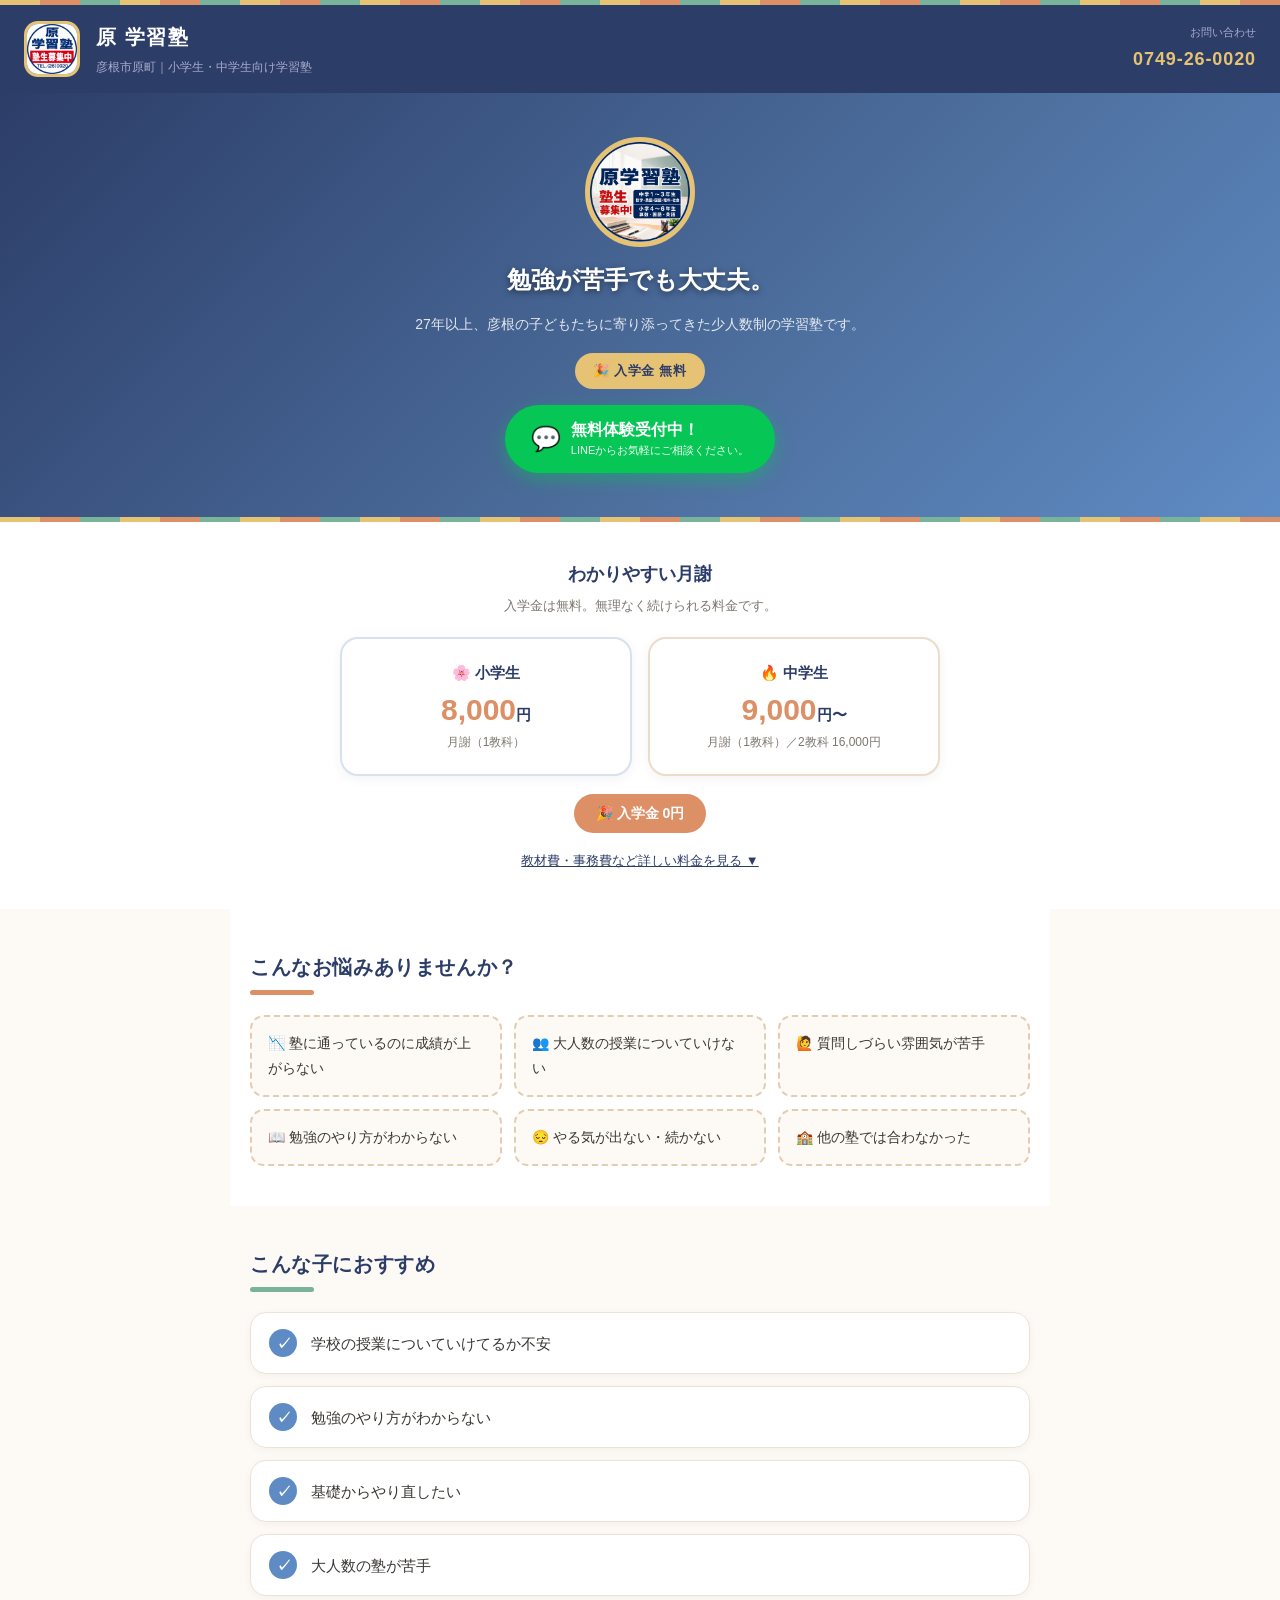
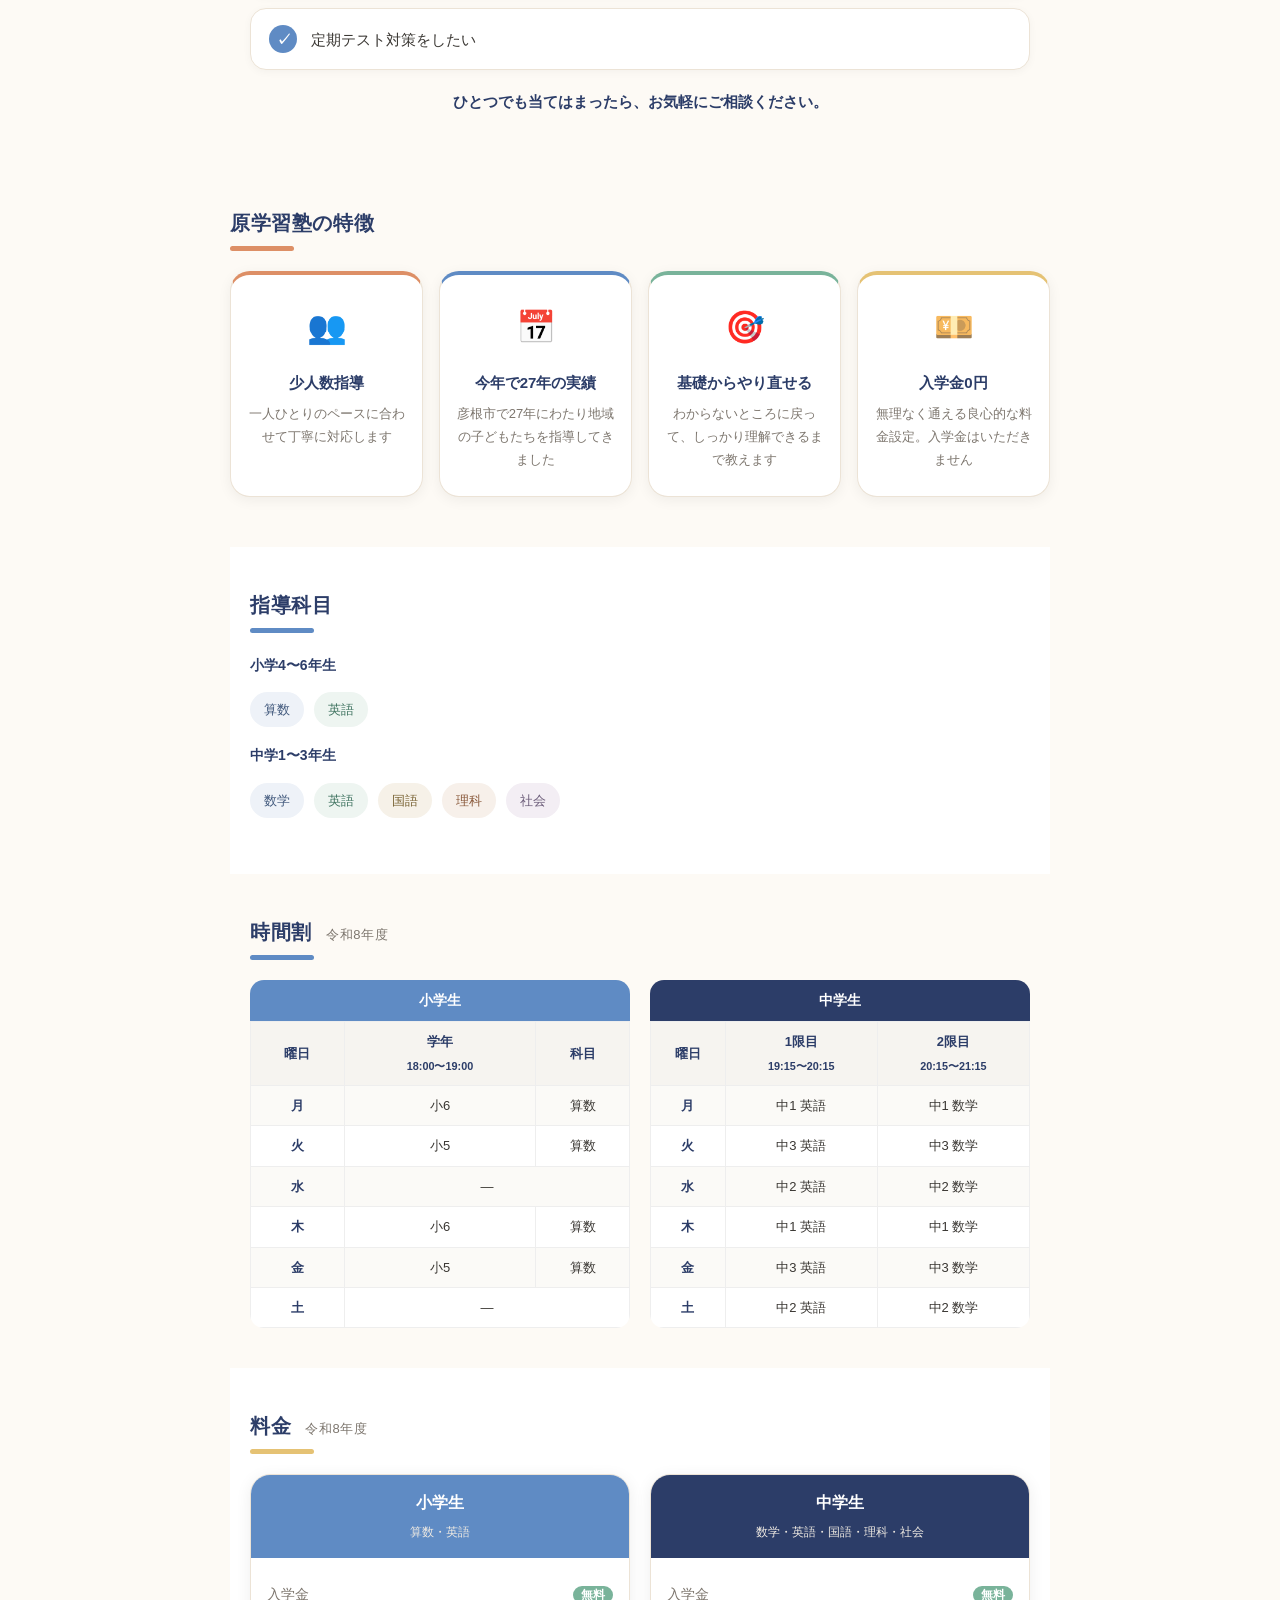
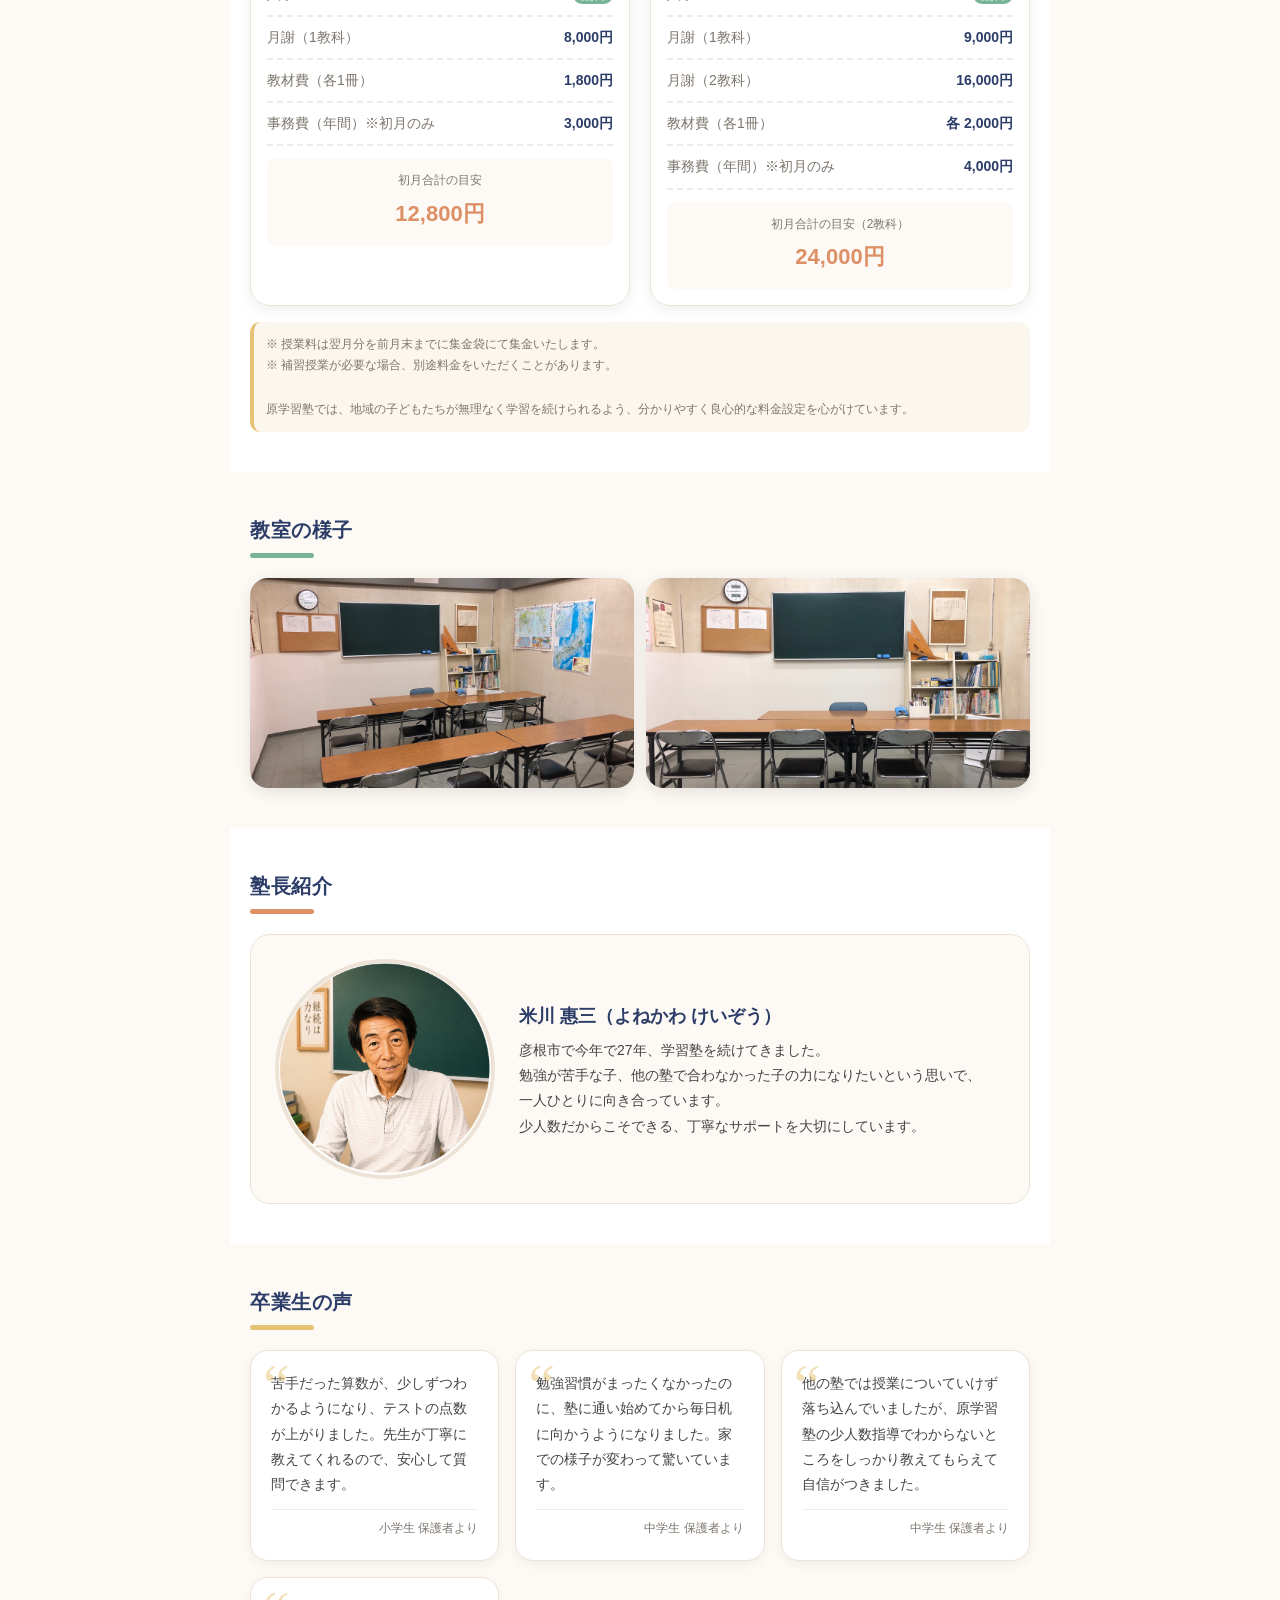
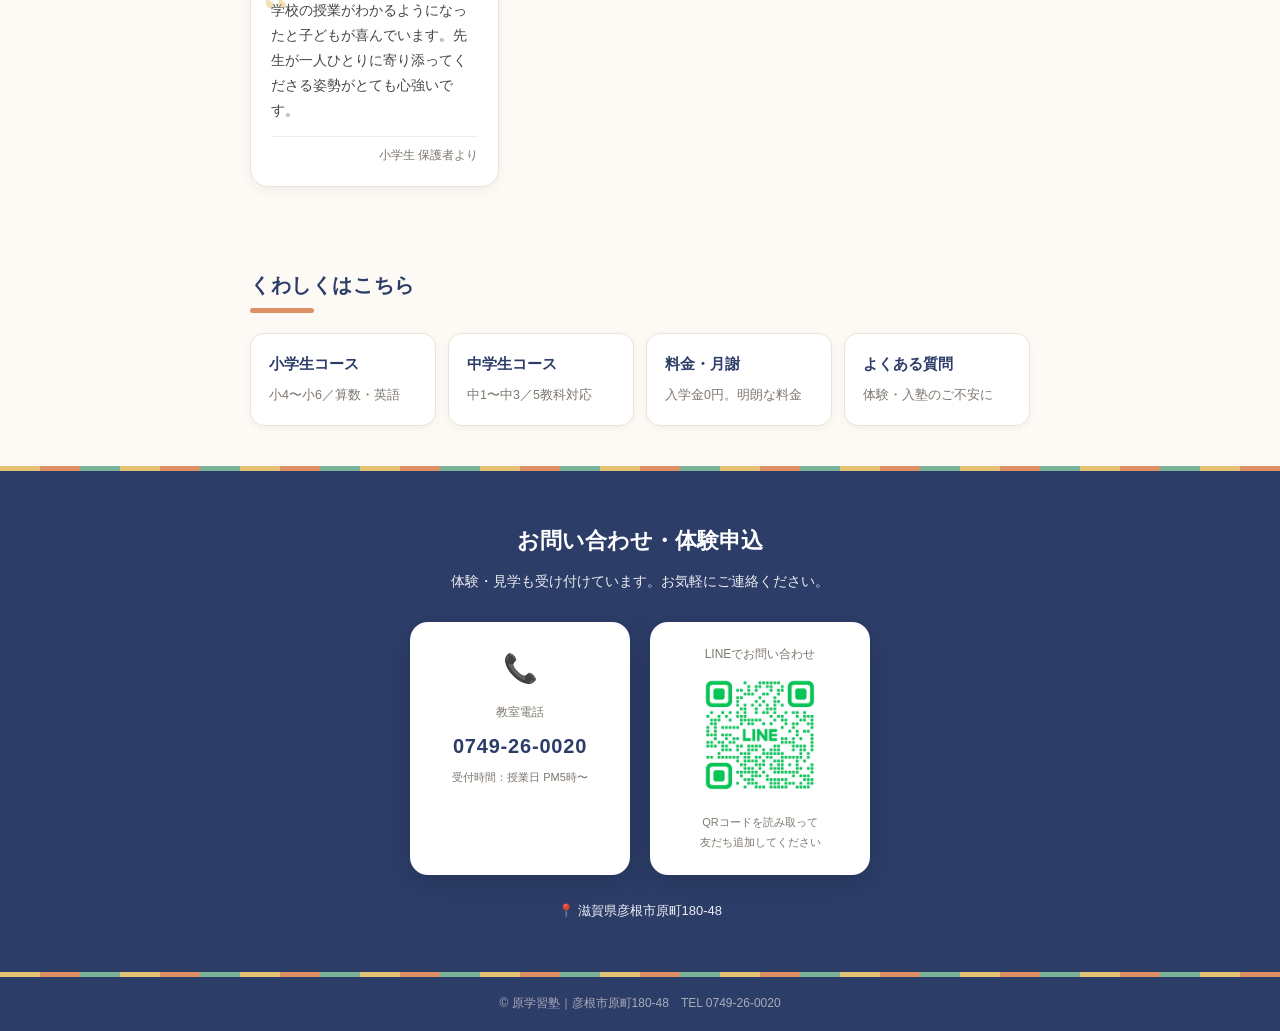
==== commit 60ddf81c: "下層ページ4件を追加し、CSS/JSを共通ファイルに分離 - 小学生コース/中学生コース/料金/よくある質問 を新規作成 - 各ページに個別のtitle・descriptionを設定（彦根の地域キーワ" ====
--- a/index.html
+++ b/index.html
@@ -45,920 +45,7 @@
   "areaServed": "彦根市"
 }
 </script>
-<style>
-:root {
-  --navy: #2c3d68;   /* おだやかな紺（メイン） */
-  --blue: #5f8bc4;   /* くすみブルー */
-  --red: #dd8f66;    /* くすみオレンジ */
-  --light: #fdfaf5;  /* やさしいクリーム地 */
-  --white: #ffffff;
-  --text: #3a3733;
-  --muted: #7d766e;
-  --cream-line: #ece3d6;
-  --pop-yellow: #e5c274;  /* くすみゴールド */
-  --pop-pink: #d597a6;    /* くすみピンク */
-  --pop-green: #79b39a;   /* くすみグリーン */
-  --pop-sky: #8fb0d4;
-  --pop-lavender: #9490bd; /* くすみラベンダー */
-}
-* { box-sizing: border-box; margin: 0; padding: 0; }
-body {
-  font-family: "Hiragino Maru Gothic ProN", "Hiragino Kaku Gothic ProN", "Noto Sans JP", sans-serif;
-  background: var(--light);
-  color: var(--text);
-  line-height: 1.8;
-  -webkit-text-size-adjust: 100%;
-}
-
-/* ===== 細いアクセントライン ===== */
-.stripe {
-  height: 4px;
-  background: var(--red);
-}
-
-/* ===== ヘッダー ===== */
-header {
-  background: var(--navy);
-  padding: 14px 24px;
-  display: flex;
-  align-items: center;
-  gap: 16px;
-  position: sticky;
-  top: 0;
-  z-index: 100;
-  box-shadow: 0 2px 10px rgba(90,80,70,0.16);
-}
-header img.header-logo {
-  width: 56px;
-  height: 56px;
-  border-radius: 50%;
-  object-fit: cover;
-  flex-shrink: 0;
-  border: 3px solid var(--pop-yellow);
-}
-.header-text h1 {
-  color: white;
-  font-size: 20px;
-  letter-spacing: 0.08em;
-}
-.header-text p {
-  color: #efeae2;
-  font-size: 12px;
-  margin-top: 2px;
-}
-header .header-tel {
-  margin-left: auto;
-  text-align: right;
-  color: white;
-}
-header .header-tel span {
-  display: block;
-  font-size: 11px;
-  color: #efeae2;
-}
-header .header-tel a {
-  color: white;
-  font-size: 18px;
-  font-weight: bold;
-  text-decoration: none;
-  letter-spacing: 0.05em;
-  white-space: nowrap;
-}
-
-/* ===== ヒーロー ===== */
-.hero {
-  position: relative;
-  height: 380px;
-  overflow: hidden;
-}
-.hero img.hero-bg {
-  width: 100%;
-  height: 100%;
-  object-fit: cover;
-  object-position: center 35%;
-  filter: brightness(0.45);
-}
-.hero-overlay {
-  position: absolute;
-  inset: 0;
-  background: linear-gradient(to bottom, rgba(60,56,50,0.5) 0%, rgba(60,56,50,0.66) 100%);
-}
-.hero-content {
-  position: absolute;
-  inset: 0;
-  display: flex;
-  align-items: center;
-  justify-content: center;
-  flex-direction: column;
-  text-align: center;
-  padding: 24px;
-  gap: 16px;
-}
-.hero-content img.hero-logo {
-  width: 110px;
-  height: 110px;
-  border-radius: 50%;
-  border: 3px solid rgba(255,255,255,0.7);
-  object-fit: cover;
-}
-.hero-content h2 {
-  color: white;
-  font-size: 24px;
-  text-shadow: 0 2px 6px rgba(0,0,0,0.5);
-  line-height: 1.4;
-}
-.hero-content p {
-  color: #f2eee8;
-  font-size: 14px;
-}
-.hero-badge {
-  background: var(--navy);
-  color: white;
-  font-size: 13px;
-  font-weight: bold;
-  padding: 6px 18px;
-  border-radius: 30px;
-  letter-spacing: 0.05em;
-}
-.hero-cta {
-  display: inline-flex;
-  align-items: center;
-  gap: 10px;
-  background: #06C755;
-  color: white;
-  font-size: 16px;
-  font-weight: bold;
-  padding: 14px 26px;
-  border-radius: 40px;
-  text-decoration: none;
-  line-height: 1.4;
-  box-shadow: 0 6px 18px rgba(6,199,85,0.45);
-  transition: transform 0.2s, box-shadow 0.2s;
-  text-align: left;
-}
-.hero-cta:hover {
-  transform: translateY(-2px);
-  box-shadow: 0 8px 22px rgba(6,199,85,0.55);
-}
-.hero-cta .hero-cta-icon { font-size: 24px; }
-.hero-cta .hero-cta-sub {
-  display: block;
-  font-size: 11px;
-  font-weight: normal;
-  opacity: 0.95;
-  margin-top: 2px;
-}
-
-/* ===== セクション共通 ===== */
-section {
-  max-width: 820px;
-  margin: 0 auto;
-  padding: 40px 20px;
-}
-.section-title {
-  font-size: 20px;
-  color: var(--navy);
-  border-left: 5px solid var(--blue);
-  padding-left: 14px;
-  margin-bottom: 20px;
-  letter-spacing: 0.03em;
-}
-.section-title span {
-  font-size: 13px;
-  color: var(--muted);
-  margin-left: 8px;
-  font-weight: normal;
-}
-
-/* ===== 悩みセクション ===== */
-.worry-section {
-  background: white;
-}
-.worry-grid {
-  display: grid;
-  grid-template-columns: repeat(auto-fit, minmax(220px, 1fr));
-  gap: 12px;
-}
-.worry-item {
-  background: var(--light);
-  border-left: 4px solid var(--blue);
-  padding: 14px 16px;
-  border-radius: 14px;
-  font-size: 14px;
-}
-
-/* ===== こんな子におすすめ ===== */
-.recommend-section { background: var(--light); }
-.recommend-list {
-  display: flex;
-  flex-direction: column;
-  gap: 12px;
-}
-.recommend-item {
-  display: flex;
-  align-items: center;
-  gap: 14px;
-  background: white;
-  border-radius: 10px;
-  padding: 16px 18px;
-  font-size: 15px;
-  box-shadow: 0 2px 8px rgba(0,0,0,0.05);
-}
-.recommend-item .check {
-  flex-shrink: 0;
-  width: 28px;
-  height: 28px;
-  border-radius: 50%;
-  background: var(--blue);
-  color: white;
-  display: flex;
-  align-items: center;
-  justify-content: center;
-  font-size: 15px;
-  font-weight: bold;
-}
-.recommend-note {
-  margin-top: 18px;
-  text-align: center;
-  font-size: 15px;
-  font-weight: bold;
-  color: var(--navy);
-}
-
-/* ===== 月謝ハイライト ===== */
-.fee-highlight {
-  background: var(--light);
-  color: var(--text);
-  padding: 36px 20px;
-  text-align: center;
-  border-bottom: 1px solid #e8e3db;
-}
-.fee-highlight .fee-title { color: var(--navy); }
-.fee-highlight .fee-lead { color: var(--muted) !important; }
-.fee-card {
-  border: 2px solid #e8e3db;
-  box-shadow: 0 3px 10px rgba(0,0,0,0.05);
-}
-.fee-highlight .fee-link { color: var(--navy) !important; }
-.fee-highlight .fee-title {
-  font-size: 18px;
-  font-weight: bold;
-  margin-bottom: 4px;
-}
-.fee-highlight .fee-lead {
-  font-size: 13px;
-  color: #efeae2;
-  margin-bottom: 20px;
-}
-.fee-cards {
-  display: flex;
-  gap: 16px;
-  justify-content: center;
-  flex-wrap: wrap;
-  max-width: 600px;
-  margin: 0 auto;
-}
-.fee-card {
-  background: white;
-  color: var(--navy);
-  border-radius: 14px;
-  padding: 20px 28px;
-  min-width: 200px;
-  flex: 1;
-}
-.fee-card .fee-grade { font-size: 15px; font-weight: bold; margin-bottom: 6px; }
-.fee-card .fee-amount {
-  font-size: 30px;
-  font-weight: bold;
-  color: var(--navy);
-  line-height: 1.2;
-}
-.fee-card .fee-amount small { font-size: 15px; color: var(--navy); font-weight: bold; }
-.fee-card .fee-unit { font-size: 12px; color: var(--muted); margin-top: 4px; }
-.fee-highlight .fee-free {
-  display: inline-block;
-  margin-top: 18px;
-  background: var(--navy);
-  color: white;
-  font-size: 14px;
-  font-weight: bold;
-  padding: 7px 22px;
-  border-radius: 30px;
-}
-.fee-highlight .fee-link {
-  display: block;
-  margin-top: 16px;
-  color: #efeae2;
-  font-size: 13px;
-  text-decoration: underline;
-}
-
-/* ===== 特徴セクション ===== */
-.features-section {
-  background: var(--light);
-  color: var(--text);
-  max-width: 100%;
-  padding: 50px 20px;
-}
-.features-inner {
-  max-width: 820px;
-  margin: 0 auto;
-}
-.features-inner .section-title {
-  color: var(--navy);
-  border-color: var(--red);
-}
-.features-grid {
-  display: grid;
-  grid-template-columns: repeat(auto-fit, minmax(180px, 1fr));
-  gap: 16px;
-  margin-top: 20px;
-}
-.feature-card {
-  background: var(--white);
-  border: 1px solid #e7ddcb;
-  border-radius: 12px;
-  padding: 24px 16px;
-  text-align: center;
-  box-shadow: 0 3px 12px rgba(0,0,0,0.08);
-}
-.feature-card .icon { font-size: 32px; margin-bottom: 12px; }
-.feature-card strong { display: block; font-size: 15px; margin-bottom: 6px; color: var(--navy); }
-.feature-card p { font-size: 13px; color: var(--muted); }
-
-/* ===== 科目セクション ===== */
-.subjects-section { background: white; }
-.subject-tags {
-  display: flex;
-  flex-wrap: wrap;
-  gap: 10px;
-  margin-top: 8px;
-}
-.subject-tags .label {
-  font-weight: bold;
-  color: var(--navy);
-  font-size: 14px;
-  margin-bottom: 6px;
-}
-.tag {
-  background: var(--navy);
-  color: white;
-  padding: 6px 14px;
-  border-radius: 20px;
-  font-size: 13px;
-}
-.tag.red { background: var(--red); }
-.subject-row { margin-bottom: 16px; }
-
-/* ===== 時間割セクション ===== */
-.schedule-section { background: var(--light); }
-.schedule-tables {
-  display: grid;
-  grid-template-columns: 1fr 1fr;
-  gap: 20px;
-}
-@media (max-width: 600px) { .schedule-tables { grid-template-columns: 1fr; } }
-.schedule-table-wrap h3 {
-  background: var(--navy);
-  color: white;
-  text-align: center;
-  padding: 8px;
-  border-radius: 8px 8px 0 0;
-  font-size: 14px;
-}
-table.schedule {
-  width: 100%;
-  border-collapse: collapse;
-  background: white;
-  border-radius: 0 0 8px 8px;
-  overflow: hidden;
-  font-size: 13px;
-}
-table.schedule th, table.schedule td {
-  border: 1px solid #e8ded0;
-  padding: 8px 6px;
-  text-align: center;
-}
-table.schedule th { background: #eaf3ec; color: var(--navy); font-weight: bold; }
-table.schedule td.day { font-weight: bold; color: var(--navy); }
-table.schedule tr.mid1 td { background: #fdf1e6; }
-table.schedule tr.mid2 td { background: #fbf7e4; }
-table.schedule tr.mid3 td { background: #eaf3ec; }
-table.schedule tr.elem td { background: #f3f9f0; }
-
-/* ===== 料金セクション ===== */
-.pricing-section { background: white; }
-.pricing-grid {
-  display: grid;
-  grid-template-columns: 1fr 1fr;
-  gap: 20px;
-}
-@media (max-width: 600px) { .pricing-grid { grid-template-columns: 1fr; } }
-.pricing-card {
-  border: 2px solid var(--navy);
-  border-radius: 12px;
-  overflow: hidden;
-}
-.pricing-card-header {
-  background: var(--navy);
-  color: white;
-  text-align: center;
-  padding: 14px;
-}
-.pricing-card-header h3 { font-size: 16px; }
-.pricing-card-header .subjects { font-size: 12px; color: #efeae2; margin-top: 4px; }
-.pricing-card-body { padding: 16px; }
-.pricing-row {
-  display: flex;
-  justify-content: space-between;
-  align-items: center;
-  padding: 8px 0;
-  border-bottom: 1px solid #eee;
-  font-size: 14px;
-}
-.pricing-row:last-child { border-bottom: none; }
-.pricing-row .label { color: var(--muted); }
-.pricing-row .amount { font-weight: bold; color: var(--navy); }
-.pricing-total {
-  background: var(--light);
-  border-radius: 8px;
-  padding: 12px;
-  text-align: center;
-  margin-top: 12px;
-}
-.pricing-total .total-label { font-size: 12px; color: var(--muted); }
-.pricing-total .total-amount { font-size: 22px; font-weight: bold; color: var(--navy); margin-top: 2px; }
-.pricing-note {
-  font-size: 12px;
-  color: var(--muted);
-  margin-top: 16px;
-  padding: 12px;
-  background: #fdf6e9;
-  border-left: 3px solid #e8a33d;
-  border-radius: 4px;
-}
-.free-badge {
-  background: #e8f5e9;
-  color: #2e7d32;
-  font-size: 12px;
-  font-weight: bold;
-  padding: 2px 8px;
-  border-radius: 10px;
-}
-
-/* ===== 教室セクション ===== */
-.classroom-section { background: var(--light); }
-.gallery {
-  display: grid;
-  grid-template-columns: 1fr 1fr;
-  gap: 12px;
-  margin-top: 4px;
-}
-.gallery img {
-  width: 100%;
-  border-radius: 10px;
-  object-fit: cover;
-  height: 210px;
-  box-shadow: 0 2px 8px rgba(0,0,0,0.12);
-}
-
-/* ===== 講師セクション ===== */
-.teacher-section { background: white; }
-.teacher-card {
-  display: flex;
-  align-items: center;
-  gap: 24px;
-  background: var(--light);
-  border-radius: 12px;
-  padding: 24px;
-}
-.teacher-logo {
-  width: 220px;
-  height: 220px;
-  border-radius: 50%;
-  object-fit: contain;
-  flex-shrink: 0;
-}
-.teacher-info h3 { font-size: 18px; color: var(--navy); margin-bottom: 6px; }
-.teacher-info p { font-size: 14px; color: #444; }
-@media (max-width: 500px) { .teacher-card { flex-direction: column; text-align: center; } }
-
-/* ===== 卒業生の声セクション ===== */
-.voice-section { background: var(--light); }
-.voice-grid {
-  display: grid;
-  grid-template-columns: repeat(auto-fit, minmax(220px, 1fr));
-  gap: 16px;
-}
-.voice-card {
-  background: white;
-  border-radius: 12px;
-  padding: 20px;
-  box-shadow: 0 2px 12px rgba(0,0,0,0.07);
-  position: relative;
-}
-.voice-card::before {
-  content: "\201C";
-  font-size: 60px;
-  color: var(--blue);
-  opacity: 0.15;
-  position: absolute;
-  top: 4px;
-  left: 12px;
-  line-height: 1;
-  font-family: Georgia, serif;
-}
-.voice-card p {
-  font-size: 14px;
-  color: #444;
-  line-height: 1.8;
-  margin-bottom: 12px;
-}
-.voice-card .voice-from {
-  font-size: 12px;
-  color: var(--muted);
-  text-align: right;
-  border-top: 1px solid #eee;
-  padding-top: 8px;
-}
-
-/* ===== CTAセクション ===== */
-.cta-section {
-  background: linear-gradient(135deg, var(--navy) 0%, #6aa37f 100%);
-  padding: 50px 20px;
-  text-align: center;
-}
-.cta-section h2 { color: white; font-size: 22px; margin-bottom: 8px; }
-.cta-section .cta-sub { color: #efeae2; font-size: 14px; margin-bottom: 28px; }
-.cta-cards {
-  display: flex;
-  gap: 20px;
-  justify-content: center;
-  flex-wrap: wrap;
-  max-width: 620px;
-  margin: 0 auto;
-}
-.cta-card {
-  background: white;
-  border-radius: 14px;
-  padding: 22px 28px;
-  min-width: 220px;
-  text-align: center;
-}
-.cta-card .cta-icon { font-size: 28px; margin-bottom: 8px; }
-.cta-card .cta-label { font-size: 12px; color: var(--muted); margin-bottom: 4px; }
-.cta-card a {
-  display: block;
-  font-size: 20px;
-  font-weight: bold;
-  color: var(--navy);
-  text-decoration: none;
-  letter-spacing: 0.04em;
-}
-.cta-card a:hover { color: var(--red); }
-.cta-card .cta-note { font-size: 11px; color: var(--muted); margin-top: 4px; }
-.cta-address {
-  color: #f2eee8;
-  font-size: 13px;
-  margin-top: 24px;
-}
-
-/* ===== フッター ===== */
-footer {
-  background: var(--navy);
-  color: #efeae2;
-  text-align: center;
-  padding: 16px;
-  font-size: 12px;
-}
-
-/* ===== 区切り ===== */
-.divider {
-  height: 4px;
-  background: var(--red);
-}
-
-/* ===== アットホームな質感の調整 ===== */
-.section-title { border-left-width: 6px; border-radius: 2px; }
-.feature-card { border-radius: 18px; }
-.pricing-card { border-radius: 18px; border-width: 2px; }
-.voice-card { border-radius: 18px; }
-.recommend-item { border-radius: 16px; }
-.fee-card { border-radius: 18px; }
-.gallery img { border-radius: 18px; }
-.box { border-radius: 14px; }
-table.schedule { border-radius: 0 0 16px 16px; }
-.schedule-table-wrap h3 { border-radius: 16px 16px 0 0; }
-.teacher-card { border-radius: 20px; }
-.cta-card { border-radius: 18px; }
-.mobile-bar a.mb-tel { background: var(--navy); }
-
-/* ===== 当初ご提案のアットホーム案（ポップ版）デザイン ===== */
-/* 落ち着いたアクセントライン（3色） */
-.stripe, .divider {
-  height: 5px;
-  background: repeating-linear-gradient(
-    90deg,
-    var(--pop-yellow) 0px, var(--pop-yellow) 40px,
-    var(--red) 40px, var(--red) 80px,
-    var(--pop-green) 80px, var(--pop-green) 120px
-  );
-}
-
-/* ヘッダー */
-header {
-  background: var(--navy);
-  box-shadow: none;
-}
-header img.header-logo {
-  border-radius: 14px;
-  border: 3px solid var(--pop-yellow) !important;
-}
-.header-text p, header .header-tel span { color: #aac; }
-header .header-tel a { color: var(--pop-yellow); }
-
-/* ヒーロー：カラフルなグラデーション */
-.hero {
-  height: auto;
-  min-height: 380px;
-  background: linear-gradient(135deg, #2c3d68 0%, #4d6f9e 60%, #5f8bc4 100%);
-  display: flex;
-  align-items: center;
-  justify-content: center;
-}
-.hero img.hero-bg { display: none; }
-.hero-overlay { display: none; }
-.hero-content {
-  position: static;
-  padding: 44px 20px;
-  width: 100%;
-}
-.hero-content img.hero-logo { border: 5px solid var(--pop-yellow); }
-.hero-content p { color: rgba(255,255,255,0.85); }
-.hero-badge { background: var(--pop-yellow); color: var(--navy); }
-
-/* セクション見出し：丸みのある下線 */
-.section-title {
-  border-left: none;
-  padding-left: 0;
-  position: relative;
-  padding-bottom: 10px;
-  color: var(--navy);
-}
-.section-title::after {
-  content: "";
-  position: absolute;
-  left: 0; bottom: 0;
-  width: 64px; height: 5px;
-  border-radius: 5px;
-  background: var(--red);
-}
-.recommend-section .section-title::after { background: var(--pop-green); }
-.subjects-section .section-title::after { background: var(--blue); }
-.schedule-section .section-title::after { background: var(--blue); }
-.pricing-section .section-title::after { background: var(--pop-yellow); }
-.classroom-section .section-title::after { background: var(--pop-green); }
-.voice-section .section-title::after { background: var(--pop-yellow); }
-
-/* セクション背景：白と淡いクリームの交互 */
-.worry-section, .subjects-section, .pricing-section, .teacher-section { background: var(--white); }
-.recommend-section, .classroom-section, .schedule-section, .voice-section { background: var(--light); }
-.features-section { background: var(--light); color: var(--text); }
-.features-inner .section-title { color: var(--navy); }
-.features-inner .section-title::after { background: var(--red); }
-
-/* お悩みカード：破線でやわらかく */
-.worry-item {
-  background: var(--light);
-  border: 2px dashed #e3cdb2;
-  border-left: 2px dashed #e3cdb2;
-  border-radius: 14px;
-  box-shadow: none;
-}
-
-/* おすすめリスト */
-.recommend-item {
-  background: var(--white);
-  border: 1px solid var(--cream-line);
-  border-radius: 16px;
-  box-shadow: 0 2px 8px rgba(0,0,0,0.04);
-}
-.recommend-item .check { background: var(--blue); }
-
-/* 特徴カード：上部にカラーライン＋ホバーで浮く */
-.feature-card {
-  background: var(--white);
-  border: 1px solid var(--cream-line);
-  border-top: 4px solid var(--red);
-  border-radius: 20px;
-  box-shadow: 0 3px 14px rgba(0,0,0,0.06);
-  transition: transform 0.2s;
-}
-.feature-card:hover { transform: translateY(-4px); }
-.feature-card:nth-child(2) { border-top-color: var(--blue); }
-.feature-card:nth-child(3) { border-top-color: var(--pop-green); }
-.feature-card:nth-child(4) { border-top-color: var(--pop-yellow); }
-
-/* 科目タグ：やさしい配色 */
-.subject-tags .tag { background: #eef2f8; color: #40587c; }
-.subject-tags .tag:nth-child(2) { background: #eef5f1; color: #3f7360; }
-.subject-tags .tag:nth-child(3) { background: #f6f1e8; color: #7a6435; }
-.subject-tags .tag:nth-child(4) { background: #f7f0ea; color: #8a5a3c; }
-.subject-tags .tag:nth-child(5) { background: #f3eef4; color: #6a5b78; }
-
-/* 時間割：グラデーション見出し */
-.schedule-table-wrap:nth-child(1) h3 {
-  background: var(--blue);
-  border-radius: 14px 14px 0 0;
-}
-.schedule-table-wrap:nth-child(2) h3 {
-  background: var(--navy);
-  border-radius: 14px 14px 0 0;
-}
-table.schedule { border: none; border-radius: 0 0 14px 14px; }
-table.schedule th { background: #f6f4f0; color: var(--navy); }
-table.schedule th, table.schedule td { border: 1px solid #eee; }
-table.schedule td.day { color: var(--navy); }
-table.schedule tr.elem td,
-table.schedule tr.mid1 td,
-table.schedule tr.mid2 td,
-table.schedule tr.mid3 td { background: transparent; }
-table.schedule tbody tr:nth-child(odd) td { background: #fbfaf7; }
-
-/* 料金カード */
-.pricing-card {
-  border: 1px solid var(--cream-line);
-  border-radius: 20px;
-  box-shadow: 0 3px 16px rgba(0,0,0,0.07);
-}
-.pricing-card:nth-child(1) .pricing-card-header { background: var(--blue); }
-.pricing-card:nth-child(2) .pricing-card-header { background: var(--navy); }
-.pricing-row { border-bottom: 2px dashed #f0ece5; }
-.pricing-total { background: var(--light); }
-.pricing-total .total-amount { color: var(--red); }
-.free-badge { background: var(--pop-green); color: #ffffff; }
-.pricing-note { background: #fbf7ee; border-left: 4px solid var(--pop-yellow); border-radius: 10px; }
-
-/* 月謝ハイライト */
-.fee-highlight { background: var(--white); border-bottom: none; }
-.fee-card {
-  border: 2px solid var(--cream-line);
-  border-radius: 18px;
-  box-shadow: 0 3px 12px rgba(0,0,0,0.05);
-}
-.fee-card:nth-child(1) { border-color: #d8e2ef; }
-.fee-card:nth-child(2) { border-color: #ecdcc9; }
-.fee-card .fee-amount { color: var(--red); }
-.fee-highlight .fee-free { background: var(--red); }
-
-/* 卒業生の声 */
-.voice-card {
-  background: var(--white);
-  border: 1px solid var(--cream-line);
-  border-radius: 18px;
-  box-shadow: 0 3px 12px rgba(0,0,0,0.05);
-}
-.voice-card::before { color: var(--pop-yellow); opacity: 0.5; }
-
-/* 塾長カード */
-.teacher-card {
-  background: var(--light);
-  border: 1px solid var(--cream-line);
-  border-radius: 20px;
-}
-.teacher-logo { border: 4px solid var(--cream-line) !important; }
-
-/* 教室写真 */
-.gallery img { border-radius: 18px; box-shadow: 0 4px 16px rgba(0,0,0,0.1); }
-
-/* CTA */
-.cta-section { background: var(--navy); }
-.cta-section .cta-sub { color: rgba(255,255,255,0.9) !important; }
-.cta-address { color: rgba(255,255,255,0.92) !important; }
-.cta-card { border-radius: 18px; box-shadow: 0 8px 30px rgba(0,0,0,0.15); }
-
-/* フッター */
-footer { background: var(--navy); color: #aab; }
-
-/* スマホ固定バー・トップへ戻る */
-.mobile-bar a.mb-tel { background: var(--red); }
-.to-top { background: var(--navy); }
-
-/* ===== スクロール表示アニメーション ===== */
-.reveal {
-  opacity: 0;
-  transform: translateY(24px);
-  transition: opacity 0.7s ease, transform 0.7s ease;
-}
-.reveal.is-visible {
-  opacity: 1;
-  transform: translateY(0);
-}
-@media (prefers-reduced-motion: reduce) {
-  .reveal { opacity: 1; transform: none; transition: none; }
-}
-
-/* ===== ヘッダー スクロール時 ===== */
-header.shrink { padding-top: 8px; padding-bottom: 8px; }
-header.shrink img.header-logo { width: 44px; height: 44px; }
-
-/* ===== トップへ戻るボタン ===== */
-.to-top {
-  position: fixed;
-  right: 18px;
-  bottom: 24px;
-  width: 46px;
-  height: 46px;
-  border-radius: 50%;
-  background: var(--navy);
-  color: white;
-  border: none;
-  font-size: 20px;
-  cursor: pointer;
-  display: flex;
-  align-items: center;
-  justify-content: center;
-  box-shadow: 0 4px 14px rgba(0,0,0,0.3);
-  opacity: 0;
-  visibility: hidden;
-  transition: opacity 0.3s, visibility 0.3s;
-  z-index: 150;
-}
-.to-top.show { opacity: 0.92; visibility: visible; }
-@media (max-width: 600px) {
-  .to-top { bottom: 84px; right: 14px; width: 42px; height: 42px; }
-}
-
-/* ===== スマホ固定アクションバー ===== */
-.mobile-bar { display: none; }
-.mobile-bar a {
-  display: flex;
-  flex-direction: column;
-  align-items: center;
-  justify-content: center;
-  gap: 2px;
-  flex: 1;
-  padding: 9px 0;
-  text-decoration: none;
-  color: white;
-  font-size: 13px;
-  font-weight: bold;
-  line-height: 1.3;
-}
-.mobile-bar a .mb-icon { font-size: 19px; }
-.mobile-bar a.mb-tel { background: var(--navy); }
-.mobile-bar a.mb-line { background: #06C755; }
-
-/* ===== スマホ最適化 ===== */
-@media (max-width: 600px) {
-  body { line-height: 1.85; }
-
-  /* ヘッダー */
-  header { padding: 10px 14px; gap: 10px; }
-  header img.header-logo { width: 46px; height: 46px; }
-  .header-text h1 { font-size: 17px; letter-spacing: 0.04em; }
-  .header-text p { font-size: 10.5px; line-height: 1.4; }
-  header .header-tel span { font-size: 9px; }
-  header .header-tel a { font-size: 15px; }
-
-  /* ヒーロー */
-  .hero { height: auto; min-height: 320px; }
-  .hero img.hero-bg { position: absolute; inset: 0; }
-  .hero-content { position: relative; padding: 28px 18px; gap: 14px; }
-  .hero-content img.hero-logo { width: 90px; height: 90px; }
-  .hero-content h2 { font-size: 20px; line-height: 1.5; }
-  .hero-content p { font-size: 13px; }
-
-  /* セクション全般 */
-  section, .features-inner, .cta-section { padding-left: 16px; padding-right: 16px; }
-  section { padding-top: 32px; padding-bottom: 32px; }
-  .section-title { font-size: 18px; }
-  .features-section { padding: 36px 16px; }
-
-  /* 本文の読みやすさ */
-  .box, .worry-item, .pricing-row, .teacher-info p, .voice-card p { font-size: 15px; }
-
-  /* 時間割: 余白を詰める */
-  table.schedule th, table.schedule td { padding: 9px 4px; font-size: 13px; }
-
-  /* 講師カード: 写真をやや小さく */
-  .teacher-logo { width: 150px; height: 150px; }
-  .teacher-info p { text-align: left; }
-
-  /* フッターが固定バーに隠れないよう余白 */
-  footer { padding-bottom: 80px; }
-
-  /* 固定アクションバー表示 */
-  .mobile-bar {
-    display: flex;
-    position: fixed;
-    bottom: 0; left: 0; right: 0;
-    z-index: 200;
-    box-shadow: 0 -2px 12px rgba(0,0,0,0.25);
-    padding-bottom: env(safe-area-inset-bottom);
-  }
-}
-</style>
+<link rel="stylesheet" href="style.css">
 </head>
 <body>
 
@@ -1253,6 +340,17 @@
   </div>
 </section>
 
+<!-- 各ページへのリンク -->
+<section class="pagelinks">
+  <h2 class="section-title">くわしくはこちら</h2>
+  <div class="pagelinks-grid">
+    <a class="pagelink" href="shougakusei.html"><b>小学生コース</b><span>小4〜小6／算数・英語</span></a>
+    <a class="pagelink" href="chugakusei.html"><b>中学生コース</b><span>中1〜中3／5教科対応</span></a>
+    <a class="pagelink" href="ryokin.html"><b>料金・月謝</b><span>入学金0円。明朗な料金</span></a>
+    <a class="pagelink" href="faq.html"><b>よくある質問</b><span>体験・入塾のご不安に</span></a>
+  </div>
+</section>
+
 <div class="divider"></div>
 
 <!-- CTA -->
@@ -1297,64 +395,7 @@
 <!-- トップへ戻る -->
 <button class="to-top" id="toTop" aria-label="ページ上部へ戻る">↑</button>
 
-<script>
-(function () {
-  "use strict";
-
-  /* ===== スクロールで各要素をふわっと表示 ===== */
-  var revealTargets = document.querySelectorAll(
-    ".section-title, .worry-item, .recommend-item, .feature-card, .pricing-card, " +
-    ".gallery img, .teacher-card, .voice-card, .schedule-table-wrap, " +
-    ".subject-block, .cta-cards"
-  );
-  revealTargets.forEach(function (el) { el.classList.add("reveal"); });
-
-  if ("IntersectionObserver" in window) {
-    var io = new IntersectionObserver(function (entries) {
-      entries.forEach(function (entry) {
-        if (entry.isIntersecting) {
-          entry.target.classList.add("is-visible");
-          io.unobserve(entry.target);
-        }
-      });
-    }, { threshold: 0.12 });
-    revealTargets.forEach(function (el) { io.observe(el); });
-  } else {
-    revealTargets.forEach(function (el) { el.classList.add("is-visible"); });
-  }
-
-  /* ===== スムーズスクロール（ページ内リンク） ===== */
-  document.querySelectorAll('a[href^="#"]').forEach(function (link) {
-    link.addEventListener("click", function (e) {
-      var id = link.getAttribute("href");
-      if (id.length < 2) return;
-      var target = document.querySelector(id);
-      if (!target) return;
-      e.preventDefault();
-      target.scrollIntoView({ behavior: "smooth", block: "start" });
-    });
-  });
-
-  /* ===== スクロールに応じたヘッダー＆トップボタン ===== */
-  var header = document.querySelector("header");
-  var toTop = document.getElementById("toTop");
-
-  function onScroll() {
-    var y = window.pageYOffset || document.documentElement.scrollTop;
-    if (header) header.classList.toggle("shrink", y > 60);
-    if (toTop) toTop.classList.toggle("show", y > 500);
-  }
-  window.addEventListener("scroll", onScroll, { passive: true });
-  onScroll();
-
-  /* ===== トップへ戻る ===== */
-  if (toTop) {
-    toTop.addEventListener("click", function () {
-      window.scrollTo({ top: 0, behavior: "smooth" });
-    });
-  }
-})();
-</script>
+<script src="script.js"></script>
 
 </body>
 </html>
--- a/style.css
+++ b/style.css
@@ -0,0 +1,1005 @@
+:root {
+  --navy: #2c3d68;   /* おだやかな紺（メイン） */
+  --blue: #5f8bc4;   /* くすみブルー */
+  --red: #dd8f66;    /* くすみオレンジ */
+  --light: #fdfaf5;  /* やさしいクリーム地 */
+  --white: #ffffff;
+  --text: #3a3733;
+  --muted: #7d766e;
+  --cream-line: #ece3d6;
+  --pop-yellow: #e5c274;  /* くすみゴールド */
+  --pop-pink: #d597a6;    /* くすみピンク */
+  --pop-green: #79b39a;   /* くすみグリーン */
+  --pop-sky: #8fb0d4;
+  --pop-lavender: #9490bd; /* くすみラベンダー */
+}
+* { box-sizing: border-box; margin: 0; padding: 0; }
+body {
+  font-family: "Hiragino Maru Gothic ProN", "Hiragino Kaku Gothic ProN", "Noto Sans JP", sans-serif;
+  background: var(--light);
+  color: var(--text);
+  line-height: 1.8;
+  -webkit-text-size-adjust: 100%;
+}
+
+/* ===== 細いアクセントライン ===== */
+.stripe {
+  height: 4px;
+  background: var(--red);
+}
+
+/* ===== ヘッダー ===== */
+header {
+  background: var(--navy);
+  padding: 14px 24px;
+  display: flex;
+  align-items: center;
+  gap: 16px;
+  position: sticky;
+  top: 0;
+  z-index: 100;
+  box-shadow: 0 2px 10px rgba(90,80,70,0.16);
+}
+header img.header-logo {
+  width: 56px;
+  height: 56px;
+  border-radius: 50%;
+  object-fit: cover;
+  flex-shrink: 0;
+  border: 3px solid var(--pop-yellow);
+}
+.header-text h1 {
+  color: white;
+  font-size: 20px;
+  letter-spacing: 0.08em;
+}
+.header-text p {
+  color: #efeae2;
+  font-size: 12px;
+  margin-top: 2px;
+}
+header .header-tel {
+  margin-left: auto;
+  text-align: right;
+  color: white;
+}
+header .header-tel span {
+  display: block;
+  font-size: 11px;
+  color: #efeae2;
+}
+header .header-tel a {
+  color: white;
+  font-size: 18px;
+  font-weight: bold;
+  text-decoration: none;
+  letter-spacing: 0.05em;
+  white-space: nowrap;
+}
+
+/* ===== ヒーロー ===== */
+.hero {
+  position: relative;
+  height: 380px;
+  overflow: hidden;
+}
+.hero img.hero-bg {
+  width: 100%;
+  height: 100%;
+  object-fit: cover;
+  object-position: center 35%;
+  filter: brightness(0.45);
+}
+.hero-overlay {
+  position: absolute;
+  inset: 0;
+  background: linear-gradient(to bottom, rgba(60,56,50,0.5) 0%, rgba(60,56,50,0.66) 100%);
+}
+.hero-content {
+  position: absolute;
+  inset: 0;
+  display: flex;
+  align-items: center;
+  justify-content: center;
+  flex-direction: column;
+  text-align: center;
+  padding: 24px;
+  gap: 16px;
+}
+.hero-content img.hero-logo {
+  width: 110px;
+  height: 110px;
+  border-radius: 50%;
+  border: 3px solid rgba(255,255,255,0.7);
+  object-fit: cover;
+}
+.hero-content h2 {
+  color: white;
+  font-size: 24px;
+  text-shadow: 0 2px 6px rgba(0,0,0,0.5);
+  line-height: 1.4;
+}
+.hero-content p {
+  color: #f2eee8;
+  font-size: 14px;
+}
+.hero-badge {
+  background: var(--navy);
+  color: white;
+  font-size: 13px;
+  font-weight: bold;
+  padding: 6px 18px;
+  border-radius: 30px;
+  letter-spacing: 0.05em;
+}
+.hero-cta {
+  display: inline-flex;
+  align-items: center;
+  gap: 10px;
+  background: #06C755;
+  color: white;
+  font-size: 16px;
+  font-weight: bold;
+  padding: 14px 26px;
+  border-radius: 40px;
+  text-decoration: none;
+  line-height: 1.4;
+  box-shadow: 0 6px 18px rgba(6,199,85,0.45);
+  transition: transform 0.2s, box-shadow 0.2s;
+  text-align: left;
+}
+.hero-cta:hover {
+  transform: translateY(-2px);
+  box-shadow: 0 8px 22px rgba(6,199,85,0.55);
+}
+.hero-cta .hero-cta-icon { font-size: 24px; }
+.hero-cta .hero-cta-sub {
+  display: block;
+  font-size: 11px;
+  font-weight: normal;
+  opacity: 0.95;
+  margin-top: 2px;
+}
+
+/* ===== セクション共通 ===== */
+section {
+  max-width: 820px;
+  margin: 0 auto;
+  padding: 40px 20px;
+}
+.section-title {
+  font-size: 20px;
+  color: var(--navy);
+  border-left: 5px solid var(--blue);
+  padding-left: 14px;
+  margin-bottom: 20px;
+  letter-spacing: 0.03em;
+}
+.section-title span {
+  font-size: 13px;
+  color: var(--muted);
+  margin-left: 8px;
+  font-weight: normal;
+}
+
+/* ===== 悩みセクション ===== */
+.worry-section {
+  background: white;
+}
+.worry-grid {
+  display: grid;
+  grid-template-columns: repeat(auto-fit, minmax(220px, 1fr));
+  gap: 12px;
+}
+.worry-item {
+  background: var(--light);
+  border-left: 4px solid var(--blue);
+  padding: 14px 16px;
+  border-radius: 14px;
+  font-size: 14px;
+}
+
+/* ===== こんな子におすすめ ===== */
+.recommend-section { background: var(--light); }
+.recommend-list {
+  display: flex;
+  flex-direction: column;
+  gap: 12px;
+}
+.recommend-item {
+  display: flex;
+  align-items: center;
+  gap: 14px;
+  background: white;
+  border-radius: 10px;
+  padding: 16px 18px;
+  font-size: 15px;
+  box-shadow: 0 2px 8px rgba(0,0,0,0.05);
+}
+.recommend-item .check {
+  flex-shrink: 0;
+  width: 28px;
+  height: 28px;
+  border-radius: 50%;
+  background: var(--blue);
+  color: white;
+  display: flex;
+  align-items: center;
+  justify-content: center;
+  font-size: 15px;
+  font-weight: bold;
+}
+.recommend-note {
+  margin-top: 18px;
+  text-align: center;
+  font-size: 15px;
+  font-weight: bold;
+  color: var(--navy);
+}
+
+/* ===== 月謝ハイライト ===== */
+.fee-highlight {
+  background: var(--light);
+  color: var(--text);
+  padding: 36px 20px;
+  text-align: center;
+  border-bottom: 1px solid #e8e3db;
+}
+.fee-highlight .fee-title { color: var(--navy); }
+.fee-highlight .fee-lead { color: var(--muted) !important; }
+.fee-card {
+  border: 2px solid #e8e3db;
+  box-shadow: 0 3px 10px rgba(0,0,0,0.05);
+}
+.fee-highlight .fee-link { color: var(--navy) !important; }
+.fee-highlight .fee-title {
+  font-size: 18px;
+  font-weight: bold;
+  margin-bottom: 4px;
+}
+.fee-highlight .fee-lead {
+  font-size: 13px;
+  color: #efeae2;
+  margin-bottom: 20px;
+}
+.fee-cards {
+  display: flex;
+  gap: 16px;
+  justify-content: center;
+  flex-wrap: wrap;
+  max-width: 600px;
+  margin: 0 auto;
+}
+.fee-card {
+  background: white;
+  color: var(--navy);
+  border-radius: 14px;
+  padding: 20px 28px;
+  min-width: 200px;
+  flex: 1;
+}
+.fee-card .fee-grade { font-size: 15px; font-weight: bold; margin-bottom: 6px; }
+.fee-card .fee-amount {
+  font-size: 30px;
+  font-weight: bold;
+  color: var(--navy);
+  line-height: 1.2;
+}
+.fee-card .fee-amount small { font-size: 15px; color: var(--navy); font-weight: bold; }
+.fee-card .fee-unit { font-size: 12px; color: var(--muted); margin-top: 4px; }
+.fee-highlight .fee-free {
+  display: inline-block;
+  margin-top: 18px;
+  background: var(--navy);
+  color: white;
+  font-size: 14px;
+  font-weight: bold;
+  padding: 7px 22px;
+  border-radius: 30px;
+}
+.fee-highlight .fee-link {
+  display: block;
+  margin-top: 16px;
+  color: #efeae2;
+  font-size: 13px;
+  text-decoration: underline;
+}
+
+/* ===== 特徴セクション ===== */
+.features-section {
+  background: var(--light);
+  color: var(--text);
+  max-width: 100%;
+  padding: 50px 20px;
+}
+.features-inner {
+  max-width: 820px;
+  margin: 0 auto;
+}
+.features-inner .section-title {
+  color: var(--navy);
+  border-color: var(--red);
+}
+.features-grid {
+  display: grid;
+  grid-template-columns: repeat(auto-fit, minmax(180px, 1fr));
+  gap: 16px;
+  margin-top: 20px;
+}
+.feature-card {
+  background: var(--white);
+  border: 1px solid #e7ddcb;
+  border-radius: 12px;
+  padding: 24px 16px;
+  text-align: center;
+  box-shadow: 0 3px 12px rgba(0,0,0,0.08);
+}
+.feature-card .icon { font-size: 32px; margin-bottom: 12px; }
+.feature-card strong { display: block; font-size: 15px; margin-bottom: 6px; color: var(--navy); }
+.feature-card p { font-size: 13px; color: var(--muted); }
+
+/* ===== 科目セクション ===== */
+.subjects-section { background: white; }
+.subject-tags {
+  display: flex;
+  flex-wrap: wrap;
+  gap: 10px;
+  margin-top: 8px;
+}
+.subject-tags .label {
+  font-weight: bold;
+  color: var(--navy);
+  font-size: 14px;
+  margin-bottom: 6px;
+}
+.tag {
+  background: var(--navy);
+  color: white;
+  padding: 6px 14px;
+  border-radius: 20px;
+  font-size: 13px;
+}
+.tag.red { background: var(--red); }
+.subject-row { margin-bottom: 16px; }
+
+/* ===== 時間割セクション ===== */
+.schedule-section { background: var(--light); }
+.schedule-tables {
+  display: grid;
+  grid-template-columns: 1fr 1fr;
+  gap: 20px;
+}
+@media (max-width: 600px) { .schedule-tables { grid-template-columns: 1fr; } }
+.schedule-table-wrap h3 {
+  background: var(--navy);
+  color: white;
+  text-align: center;
+  padding: 8px;
+  border-radius: 8px 8px 0 0;
+  font-size: 14px;
+}
+table.schedule {
+  width: 100%;
+  border-collapse: collapse;
+  background: white;
+  border-radius: 0 0 8px 8px;
+  overflow: hidden;
+  font-size: 13px;
+}
+table.schedule th, table.schedule td {
+  border: 1px solid #e8ded0;
+  padding: 8px 6px;
+  text-align: center;
+}
+table.schedule th { background: #eaf3ec; color: var(--navy); font-weight: bold; }
+table.schedule td.day { font-weight: bold; color: var(--navy); }
+table.schedule tr.mid1 td { background: #fdf1e6; }
+table.schedule tr.mid2 td { background: #fbf7e4; }
+table.schedule tr.mid3 td { background: #eaf3ec; }
+table.schedule tr.elem td { background: #f3f9f0; }
+
+/* ===== 料金セクション ===== */
+.pricing-section { background: white; }
+.pricing-grid {
+  display: grid;
+  grid-template-columns: 1fr 1fr;
+  gap: 20px;
+}
+@media (max-width: 600px) { .pricing-grid { grid-template-columns: 1fr; } }
+.pricing-card {
+  border: 2px solid var(--navy);
+  border-radius: 12px;
+  overflow: hidden;
+}
+.pricing-card-header {
+  background: var(--navy);
+  color: white;
+  text-align: center;
+  padding: 14px;
+}
+.pricing-card-header h3 { font-size: 16px; }
+.pricing-card-header .subjects { font-size: 12px; color: #efeae2; margin-top: 4px; }
+.pricing-card-body { padding: 16px; }
+.pricing-row {
+  display: flex;
+  justify-content: space-between;
+  align-items: center;
+  padding: 8px 0;
+  border-bottom: 1px solid #eee;
+  font-size: 14px;
+}
+.pricing-row:last-child { border-bottom: none; }
+.pricing-row .label { color: var(--muted); }
+.pricing-row .amount { font-weight: bold; color: var(--navy); }
+.pricing-total {
+  background: var(--light);
+  border-radius: 8px;
+  padding: 12px;
+  text-align: center;
+  margin-top: 12px;
+}
+.pricing-total .total-label { font-size: 12px; color: var(--muted); }
+.pricing-total .total-amount { font-size: 22px; font-weight: bold; color: var(--navy); margin-top: 2px; }
+.pricing-note {
+  font-size: 12px;
+  color: var(--muted);
+  margin-top: 16px;
+  padding: 12px;
+  background: #fdf6e9;
+  border-left: 3px solid #e8a33d;
+  border-radius: 4px;
+}
+.free-badge {
+  background: #e8f5e9;
+  color: #2e7d32;
+  font-size: 12px;
+  font-weight: bold;
+  padding: 2px 8px;
+  border-radius: 10px;
+}
+
+/* ===== 教室セクション ===== */
+.classroom-section { background: var(--light); }
+.gallery {
+  display: grid;
+  grid-template-columns: 1fr 1fr;
+  gap: 12px;
+  margin-top: 4px;
+}
+.gallery img {
+  width: 100%;
+  border-radius: 10px;
+  object-fit: cover;
+  height: 210px;
+  box-shadow: 0 2px 8px rgba(0,0,0,0.12);
+}
+
+/* ===== 講師セクション ===== */
+.teacher-section { background: white; }
+.teacher-card {
+  display: flex;
+  align-items: center;
+  gap: 24px;
+  background: var(--light);
+  border-radius: 12px;
+  padding: 24px;
+}
+.teacher-logo {
+  width: 220px;
+  height: 220px;
+  border-radius: 50%;
+  object-fit: contain;
+  flex-shrink: 0;
+}
+.teacher-info h3 { font-size: 18px; color: var(--navy); margin-bottom: 6px; }
+.teacher-info p { font-size: 14px; color: #444; }
+@media (max-width: 500px) { .teacher-card { flex-direction: column; text-align: center; } }
+
+/* ===== 卒業生の声セクション ===== */
+.voice-section { background: var(--light); }
+.voice-grid {
+  display: grid;
+  grid-template-columns: repeat(auto-fit, minmax(220px, 1fr));
+  gap: 16px;
+}
+.voice-card {
+  background: white;
+  border-radius: 12px;
+  padding: 20px;
+  box-shadow: 0 2px 12px rgba(0,0,0,0.07);
+  position: relative;
+}
+.voice-card::before {
+  content: "\201C";
+  font-size: 60px;
+  color: var(--blue);
+  opacity: 0.15;
+  position: absolute;
+  top: 4px;
+  left: 12px;
+  line-height: 1;
+  font-family: Georgia, serif;
+}
+.voice-card p {
+  font-size: 14px;
+  color: #444;
+  line-height: 1.8;
+  margin-bottom: 12px;
+}
+.voice-card .voice-from {
+  font-size: 12px;
+  color: var(--muted);
+  text-align: right;
+  border-top: 1px solid #eee;
+  padding-top: 8px;
+}
+
+/* ===== CTAセクション ===== */
+.cta-section {
+  background: linear-gradient(135deg, var(--navy) 0%, #6aa37f 100%);
+  padding: 50px 20px;
+  text-align: center;
+}
+.cta-section h2 { color: white; font-size: 22px; margin-bottom: 8px; }
+.cta-section .cta-sub { color: #efeae2; font-size: 14px; margin-bottom: 28px; }
+.cta-cards {
+  display: flex;
+  gap: 20px;
+  justify-content: center;
+  flex-wrap: wrap;
+  max-width: 620px;
+  margin: 0 auto;
+}
+.cta-card {
+  background: white;
+  border-radius: 14px;
+  padding: 22px 28px;
+  min-width: 220px;
+  text-align: center;
+}
+.cta-card .cta-icon { font-size: 28px; margin-bottom: 8px; }
+.cta-card .cta-label { font-size: 12px; color: var(--muted); margin-bottom: 4px; }
+.cta-card a {
+  display: block;
+  font-size: 20px;
+  font-weight: bold;
+  color: var(--navy);
+  text-decoration: none;
+  letter-spacing: 0.04em;
+}
+.cta-card a:hover { color: var(--red); }
+.cta-card .cta-note { font-size: 11px; color: var(--muted); margin-top: 4px; }
+.cta-address {
+  color: #f2eee8;
+  font-size: 13px;
+  margin-top: 24px;
+}
+
+/* ===== フッター ===== */
+footer {
+  background: var(--navy);
+  color: #efeae2;
+  text-align: center;
+  padding: 16px;
+  font-size: 12px;
+}
+
+/* ===== 区切り ===== */
+.divider {
+  height: 4px;
+  background: var(--red);
+}
+
+/* ===== アットホームな質感の調整 ===== */
+.section-title { border-left-width: 6px; border-radius: 2px; }
+.feature-card { border-radius: 18px; }
+.pricing-card { border-radius: 18px; border-width: 2px; }
+.voice-card { border-radius: 18px; }
+.recommend-item { border-radius: 16px; }
+.fee-card { border-radius: 18px; }
+.gallery img { border-radius: 18px; }
+.box { border-radius: 14px; }
+table.schedule { border-radius: 0 0 16px 16px; }
+.schedule-table-wrap h3 { border-radius: 16px 16px 0 0; }
+.teacher-card { border-radius: 20px; }
+.cta-card { border-radius: 18px; }
+.mobile-bar a.mb-tel { background: var(--navy); }
+
+/* ===== 当初ご提案のアットホーム案（ポップ版）デザイン ===== */
+/* 落ち着いたアクセントライン（3色） */
+.stripe, .divider {
+  height: 5px;
+  background: repeating-linear-gradient(
+    90deg,
+    var(--pop-yellow) 0px, var(--pop-yellow) 40px,
+    var(--red) 40px, var(--red) 80px,
+    var(--pop-green) 80px, var(--pop-green) 120px
+  );
+}
+
+/* ヘッダー */
+header {
+  background: var(--navy);
+  box-shadow: none;
+}
+header img.header-logo {
+  border-radius: 14px;
+  border: 3px solid var(--pop-yellow) !important;
+}
+.header-text p, header .header-tel span { color: #aac; }
+header .header-tel a { color: var(--pop-yellow); }
+
+/* ヒーロー：カラフルなグラデーション */
+.hero {
+  height: auto;
+  min-height: 380px;
+  background: linear-gradient(135deg, #2c3d68 0%, #4d6f9e 60%, #5f8bc4 100%);
+  display: flex;
+  align-items: center;
+  justify-content: center;
+}
+.hero img.hero-bg { display: none; }
+.hero-overlay { display: none; }
+.hero-content {
+  position: static;
+  padding: 44px 20px;
+  width: 100%;
+}
+.hero-content img.hero-logo { border: 5px solid var(--pop-yellow); }
+.hero-content p { color: rgba(255,255,255,0.85); }
+.hero-badge { background: var(--pop-yellow); color: var(--navy); }
+
+/* セクション見出し：丸みのある下線 */
+.section-title {
+  border-left: none;
+  padding-left: 0;
+  position: relative;
+  padding-bottom: 10px;
+  color: var(--navy);
+}
+.section-title::after {
+  content: "";
+  position: absolute;
+  left: 0; bottom: 0;
+  width: 64px; height: 5px;
+  border-radius: 5px;
+  background: var(--red);
+}
+.recommend-section .section-title::after { background: var(--pop-green); }
+.subjects-section .section-title::after { background: var(--blue); }
+.schedule-section .section-title::after { background: var(--blue); }
+.pricing-section .section-title::after { background: var(--pop-yellow); }
+.classroom-section .section-title::after { background: var(--pop-green); }
+.voice-section .section-title::after { background: var(--pop-yellow); }
+
+/* セクション背景：白と淡いクリームの交互 */
+.worry-section, .subjects-section, .pricing-section, .teacher-section { background: var(--white); }
+.recommend-section, .classroom-section, .schedule-section, .voice-section { background: var(--light); }
+.features-section { background: var(--light); color: var(--text); }
+.features-inner .section-title { color: var(--navy); }
+.features-inner .section-title::after { background: var(--red); }
+
+/* お悩みカード：破線でやわらかく */
+.worry-item {
+  background: var(--light);
+  border: 2px dashed #e3cdb2;
+  border-left: 2px dashed #e3cdb2;
+  border-radius: 14px;
+  box-shadow: none;
+}
+
+/* おすすめリスト */
+.recommend-item {
+  background: var(--white);
+  border: 1px solid var(--cream-line);
+  border-radius: 16px;
+  box-shadow: 0 2px 8px rgba(0,0,0,0.04);
+}
+.recommend-item .check { background: var(--blue); }
+
+/* 特徴カード：上部にカラーライン＋ホバーで浮く */
+.feature-card {
+  background: var(--white);
+  border: 1px solid var(--cream-line);
+  border-top: 4px solid var(--red);
+  border-radius: 20px;
+  box-shadow: 0 3px 14px rgba(0,0,0,0.06);
+  transition: transform 0.2s;
+}
+.feature-card:hover { transform: translateY(-4px); }
+.feature-card:nth-child(2) { border-top-color: var(--blue); }
+.feature-card:nth-child(3) { border-top-color: var(--pop-green); }
+.feature-card:nth-child(4) { border-top-color: var(--pop-yellow); }
+
+/* 科目タグ：やさしい配色 */
+.subject-tags .tag { background: #eef2f8; color: #40587c; }
+.subject-tags .tag:nth-child(2) { background: #eef5f1; color: #3f7360; }
+.subject-tags .tag:nth-child(3) { background: #f6f1e8; color: #7a6435; }
+.subject-tags .tag:nth-child(4) { background: #f7f0ea; color: #8a5a3c; }
+.subject-tags .tag:nth-child(5) { background: #f3eef4; color: #6a5b78; }
+
+/* 時間割：グラデーション見出し */
+.schedule-table-wrap:nth-child(1) h3 {
+  background: var(--blue);
+  border-radius: 14px 14px 0 0;
+}
+.schedule-table-wrap:nth-child(2) h3 {
+  background: var(--navy);
+  border-radius: 14px 14px 0 0;
+}
+table.schedule { border: none; border-radius: 0 0 14px 14px; }
+table.schedule th { background: #f6f4f0; color: var(--navy); }
+table.schedule th, table.schedule td { border: 1px solid #eee; }
+table.schedule td.day { color: var(--navy); }
+table.schedule tr.elem td,
+table.schedule tr.mid1 td,
+table.schedule tr.mid2 td,
+table.schedule tr.mid3 td { background: transparent; }
+table.schedule tbody tr:nth-child(odd) td { background: #fbfaf7; }
+
+/* 料金カード */
+.pricing-card {
+  border: 1px solid var(--cream-line);
+  border-radius: 20px;
+  box-shadow: 0 3px 16px rgba(0,0,0,0.07);
+}
+.pricing-card:nth-child(1) .pricing-card-header { background: var(--blue); }
+.pricing-card:nth-child(2) .pricing-card-header { background: var(--navy); }
+.pricing-row { border-bottom: 2px dashed #f0ece5; }
+.pricing-total { background: var(--light); }
+.pricing-total .total-amount { color: var(--red); }
+.free-badge { background: var(--pop-green); color: #ffffff; }
+.pricing-note { background: #fbf7ee; border-left: 4px solid var(--pop-yellow); border-radius: 10px; }
+
+/* 月謝ハイライト */
+.fee-highlight { background: var(--white); border-bottom: none; }
+.fee-card {
+  border: 2px solid var(--cream-line);
+  border-radius: 18px;
+  box-shadow: 0 3px 12px rgba(0,0,0,0.05);
+}
+.fee-card:nth-child(1) { border-color: #d8e2ef; }
+.fee-card:nth-child(2) { border-color: #ecdcc9; }
+.fee-card .fee-amount { color: var(--red); }
+.fee-highlight .fee-free { background: var(--red); }
+
+/* 卒業生の声 */
+.voice-card {
+  background: var(--white);
+  border: 1px solid var(--cream-line);
+  border-radius: 18px;
+  box-shadow: 0 3px 12px rgba(0,0,0,0.05);
+}
+.voice-card::before { color: var(--pop-yellow); opacity: 0.5; }
+
+/* 塾長カード */
+.teacher-card {
+  background: var(--light);
+  border: 1px solid var(--cream-line);
+  border-radius: 20px;
+}
+.teacher-logo { border: 4px solid var(--cream-line) !important; }
+
+/* 教室写真 */
+.gallery img { border-radius: 18px; box-shadow: 0 4px 16px rgba(0,0,0,0.1); }
+
+/* CTA */
+.cta-section { background: var(--navy); }
+.cta-section .cta-sub { color: rgba(255,255,255,0.9) !important; }
+.cta-address { color: rgba(255,255,255,0.92) !important; }
+.cta-card { border-radius: 18px; box-shadow: 0 8px 30px rgba(0,0,0,0.15); }
+
+/* フッター */
+footer { background: var(--navy); color: #aab; }
+
+/* スマホ固定バー・トップへ戻る */
+.mobile-bar a.mb-tel { background: var(--red); }
+.to-top { background: var(--navy); }
+
+/* ===== スクロール表示アニメーション ===== */
+.reveal {
+  opacity: 0;
+  transform: translateY(24px);
+  transition: opacity 0.7s ease, transform 0.7s ease;
+}
+.reveal.is-visible {
+  opacity: 1;
+  transform: translateY(0);
+}
+@media (prefers-reduced-motion: reduce) {
+  .reveal { opacity: 1; transform: none; transition: none; }
+}
+
+/* ===== ヘッダー スクロール時 ===== */
+header.shrink { padding-top: 8px; padding-bottom: 8px; }
+header.shrink img.header-logo { width: 44px; height: 44px; }
+
+/* ===== トップへ戻るボタン ===== */
+.to-top {
+  position: fixed;
+  right: 18px;
+  bottom: 24px;
+  width: 46px;
+  height: 46px;
+  border-radius: 50%;
+  background: var(--navy);
+  color: white;
+  border: none;
+  font-size: 20px;
+  cursor: pointer;
+  display: flex;
+  align-items: center;
+  justify-content: center;
+  box-shadow: 0 4px 14px rgba(0,0,0,0.3);
+  opacity: 0;
+  visibility: hidden;
+  transition: opacity 0.3s, visibility 0.3s;
+  z-index: 150;
+}
+.to-top.show { opacity: 0.92; visibility: visible; }
+@media (max-width: 600px) {
+  .to-top { bottom: 84px; right: 14px; width: 42px; height: 42px; }
+}
+
+/* ===== スマホ固定アクションバー ===== */
+.mobile-bar { display: none; }
+.mobile-bar a {
+  display: flex;
+  flex-direction: column;
+  align-items: center;
+  justify-content: center;
+  gap: 2px;
+  flex: 1;
+  padding: 9px 0;
+  text-decoration: none;
+  color: white;
+  font-size: 13px;
+  font-weight: bold;
+  line-height: 1.3;
+}
+.mobile-bar a .mb-icon { font-size: 19px; }
+.mobile-bar a.mb-tel { background: var(--navy); }
+.mobile-bar a.mb-line { background: #06C755; }
+
+/* ===== スマホ最適化 ===== */
+@media (max-width: 600px) {
+  body { line-height: 1.85; }
+
+  /* ヘッダー */
+  header { padding: 10px 14px; gap: 10px; }
+  header img.header-logo { width: 46px; height: 46px; }
+  .header-text h1 { font-size: 17px; letter-spacing: 0.04em; }
+  .header-text p { font-size: 10.5px; line-height: 1.4; }
+  header .header-tel span { font-size: 9px; }
+  header .header-tel a { font-size: 15px; }
+
+  /* ヒーロー */
+  .hero { height: auto; min-height: 320px; }
+  .hero img.hero-bg { position: absolute; inset: 0; }
+  .hero-content { position: relative; padding: 28px 18px; gap: 14px; }
+  .hero-content img.hero-logo { width: 90px; height: 90px; }
+  .hero-content h2 { font-size: 20px; line-height: 1.5; }
+  .hero-content p { font-size: 13px; }
+
+  /* セクション全般 */
+  section, .features-inner, .cta-section { padding-left: 16px; padding-right: 16px; }
+  section { padding-top: 32px; padding-bottom: 32px; }
+  .section-title { font-size: 18px; }
+  .features-section { padding: 36px 16px; }
+
+  /* 本文の読みやすさ */
+  .box, .worry-item, .pricing-row, .teacher-info p, .voice-card p { font-size: 15px; }
+
+  /* 時間割: 余白を詰める */
+  table.schedule th, table.schedule td { padding: 9px 4px; font-size: 13px; }
+
+  /* 講師カード: 写真をやや小さく */
+  .teacher-logo { width: 150px; height: 150px; }
+  .teacher-info p { text-align: left; }
+
+  /* フッターが固定バーに隠れないよう余白 */
+  footer { padding-bottom: 80px; }
+
+  /* 固定アクションバー表示 */
+  .mobile-bar {
+    display: flex;
+    position: fixed;
+    bottom: 0; left: 0; right: 0;
+    z-index: 200;
+    box-shadow: 0 -2px 12px rgba(0,0,0,0.25);
+    padding-bottom: env(safe-area-inset-bottom);
+  }
+}
+
+/* ===== 下層ページ用 ===== */
+.page-head {
+  background: var(--navy);
+  color: #fff;
+  padding: 34px 20px 30px;
+  text-align: center;
+}
+.page-head h2 { font-size: 24px; letter-spacing: 0.04em; margin-bottom: 6px; }
+.page-head p { font-size: 13.5px; color: #c3cde2; }
+
+.breadcrumb {
+  max-width: 820px;
+  margin: 0 auto;
+  padding: 12px 20px 0;
+  font-size: 12px;
+  color: var(--muted);
+}
+.breadcrumb a { color: var(--blue); text-decoration: none; }
+.breadcrumb a:hover { text-decoration: underline; }
+
+.lead-text {
+  max-width: 820px;
+  margin: 0 auto;
+  padding: 0 20px;
+  font-size: 15px;
+}
+
+/* サイト内リンク一覧 */
+.pagelinks { background: var(--light); }
+.pagelinks-grid {
+  display: grid;
+  grid-template-columns: repeat(auto-fit, minmax(170px, 1fr));
+  gap: 12px;
+}
+.pagelink {
+  display: block;
+  background: var(--white);
+  border: 1px solid var(--cream-line);
+  border-radius: 14px;
+  padding: 16px 18px;
+  text-decoration: none;
+  color: var(--text);
+  box-shadow: 0 2px 8px rgba(0,0,0,0.04);
+  transition: transform 0.2s;
+}
+.pagelink:hover { transform: translateY(-3px); }
+.pagelink b { display: block; color: var(--navy); font-size: 15px; margin-bottom: 3px; }
+.pagelink span { font-size: 12.5px; color: var(--muted); }
+
+/* Q&A */
+.qa { border-bottom: 1px dashed var(--cream-line); padding: 16px 0; }
+.qa:last-child { border-bottom: none; }
+.qa .q {
+  font-size: 15.5px; font-weight: bold; color: var(--navy);
+  display: flex; gap: 10px; align-items: flex-start; margin-bottom: 8px;
+}
+.qa .q::before {
+  content: "Q"; background: var(--navy); color: #fff; flex-shrink: 0;
+  width: 24px; height: 24px; border-radius: 50%;
+  display: flex; align-items: center; justify-content: center;
+  font-size: 13px;
+}
+.qa .a {
+  font-size: 14.5px; display: flex; gap: 10px; align-items: flex-start; color: #4b443d;
+}
+.qa .a::before {
+  content: "A"; background: var(--red); color: #fff; flex-shrink: 0;
+  width: 24px; height: 24px; border-radius: 50%;
+  display: flex; align-items: center; justify-content: center;
+  font-size: 13px; font-weight: bold;
+}
+
+/* 下層ページのCTA */
+.page-cta {
+  background: var(--navy); color: #fff; text-align: center;
+  padding: 36px 20px;
+}
+.page-cta h3 { font-size: 19px; margin-bottom: 6px; }
+.page-cta p { font-size: 13.5px; color: #c3cde2; margin-bottom: 16px; }
+.page-cta .tel {
+  font-size: 28px; font-weight: bold; color: #fff;
+  text-decoration: none; display: inline-block; letter-spacing: 0.02em;
+}
+.page-cta .tel span { font-size: 14px; }
+.page-cta .note { font-size: 12px; color: #c3cde2; margin-top: 8px; }
+
+@media (max-width: 600px) {
+  .page-head { padding: 26px 16px 24px; }
+  .page-head h2 { font-size: 20px; }
+  .lead-text { font-size: 15px; }
+  .page-cta .tel { font-size: 24px; }
+}
